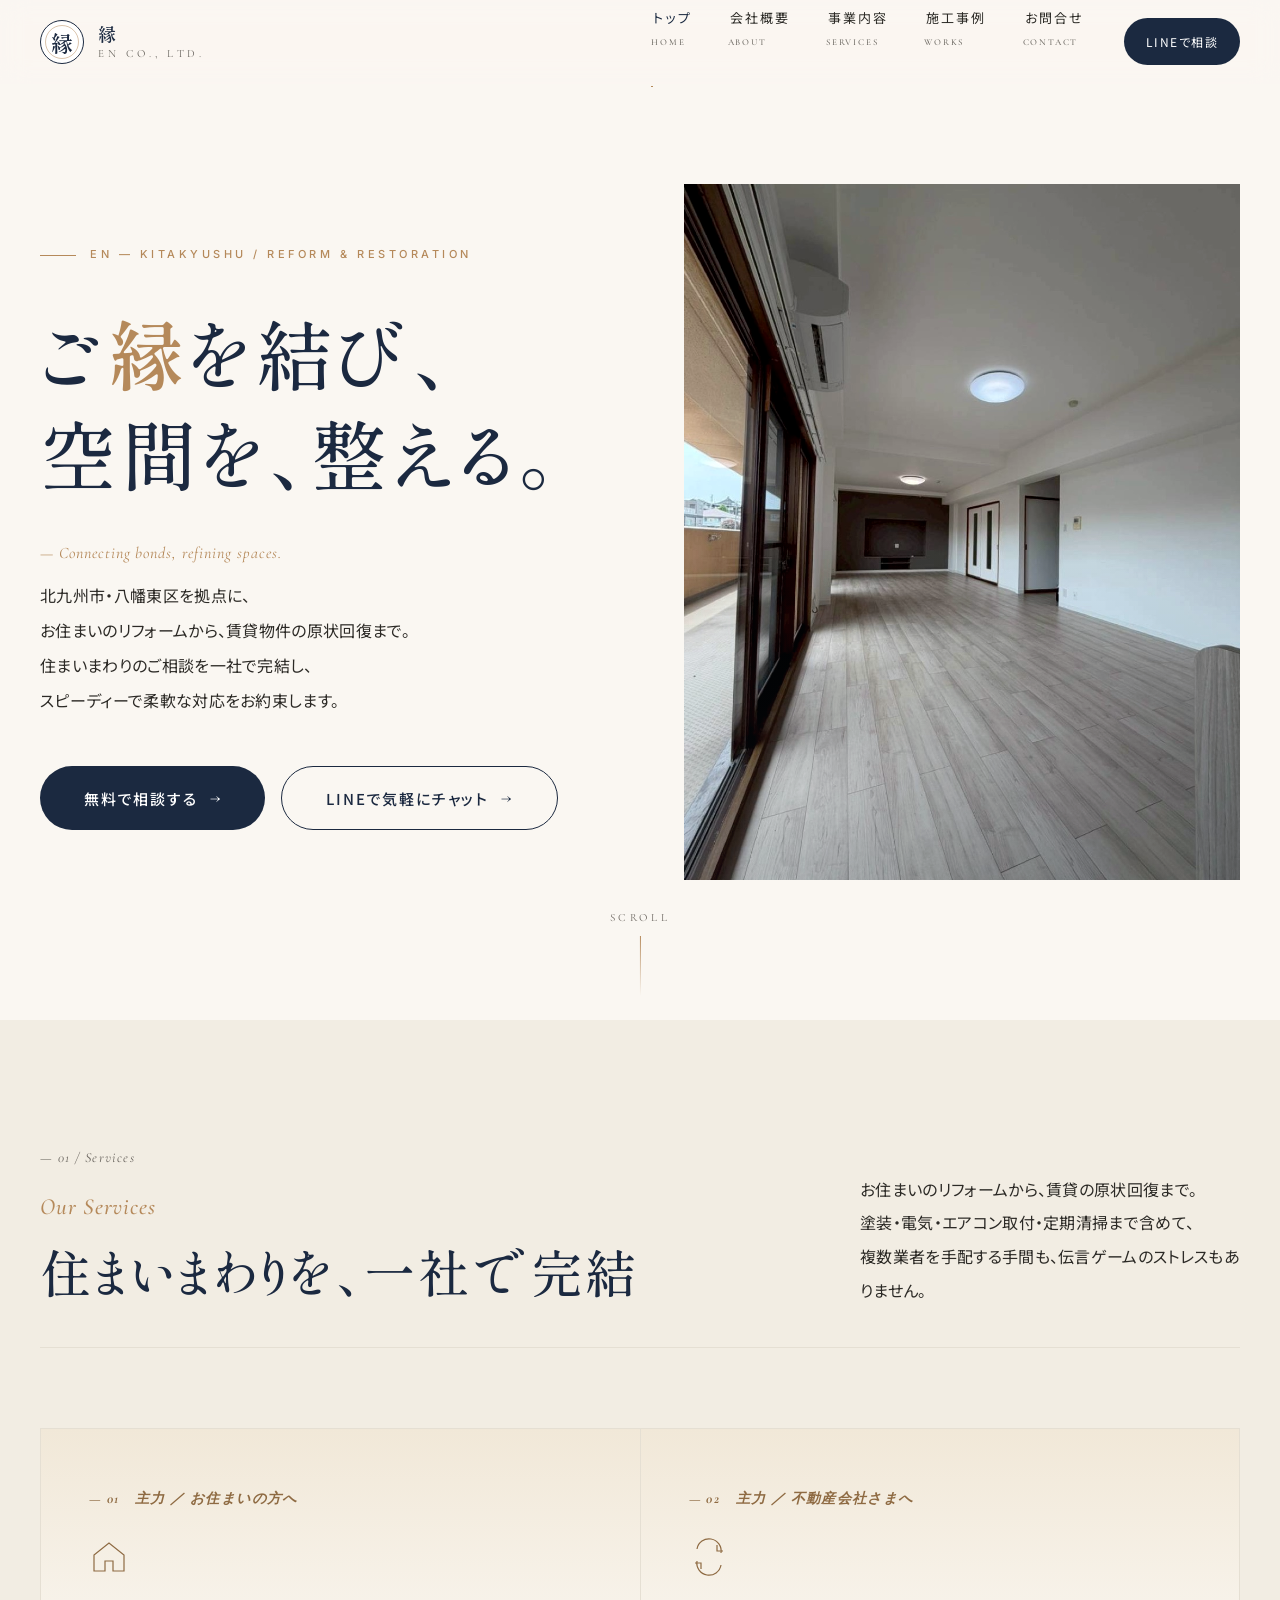
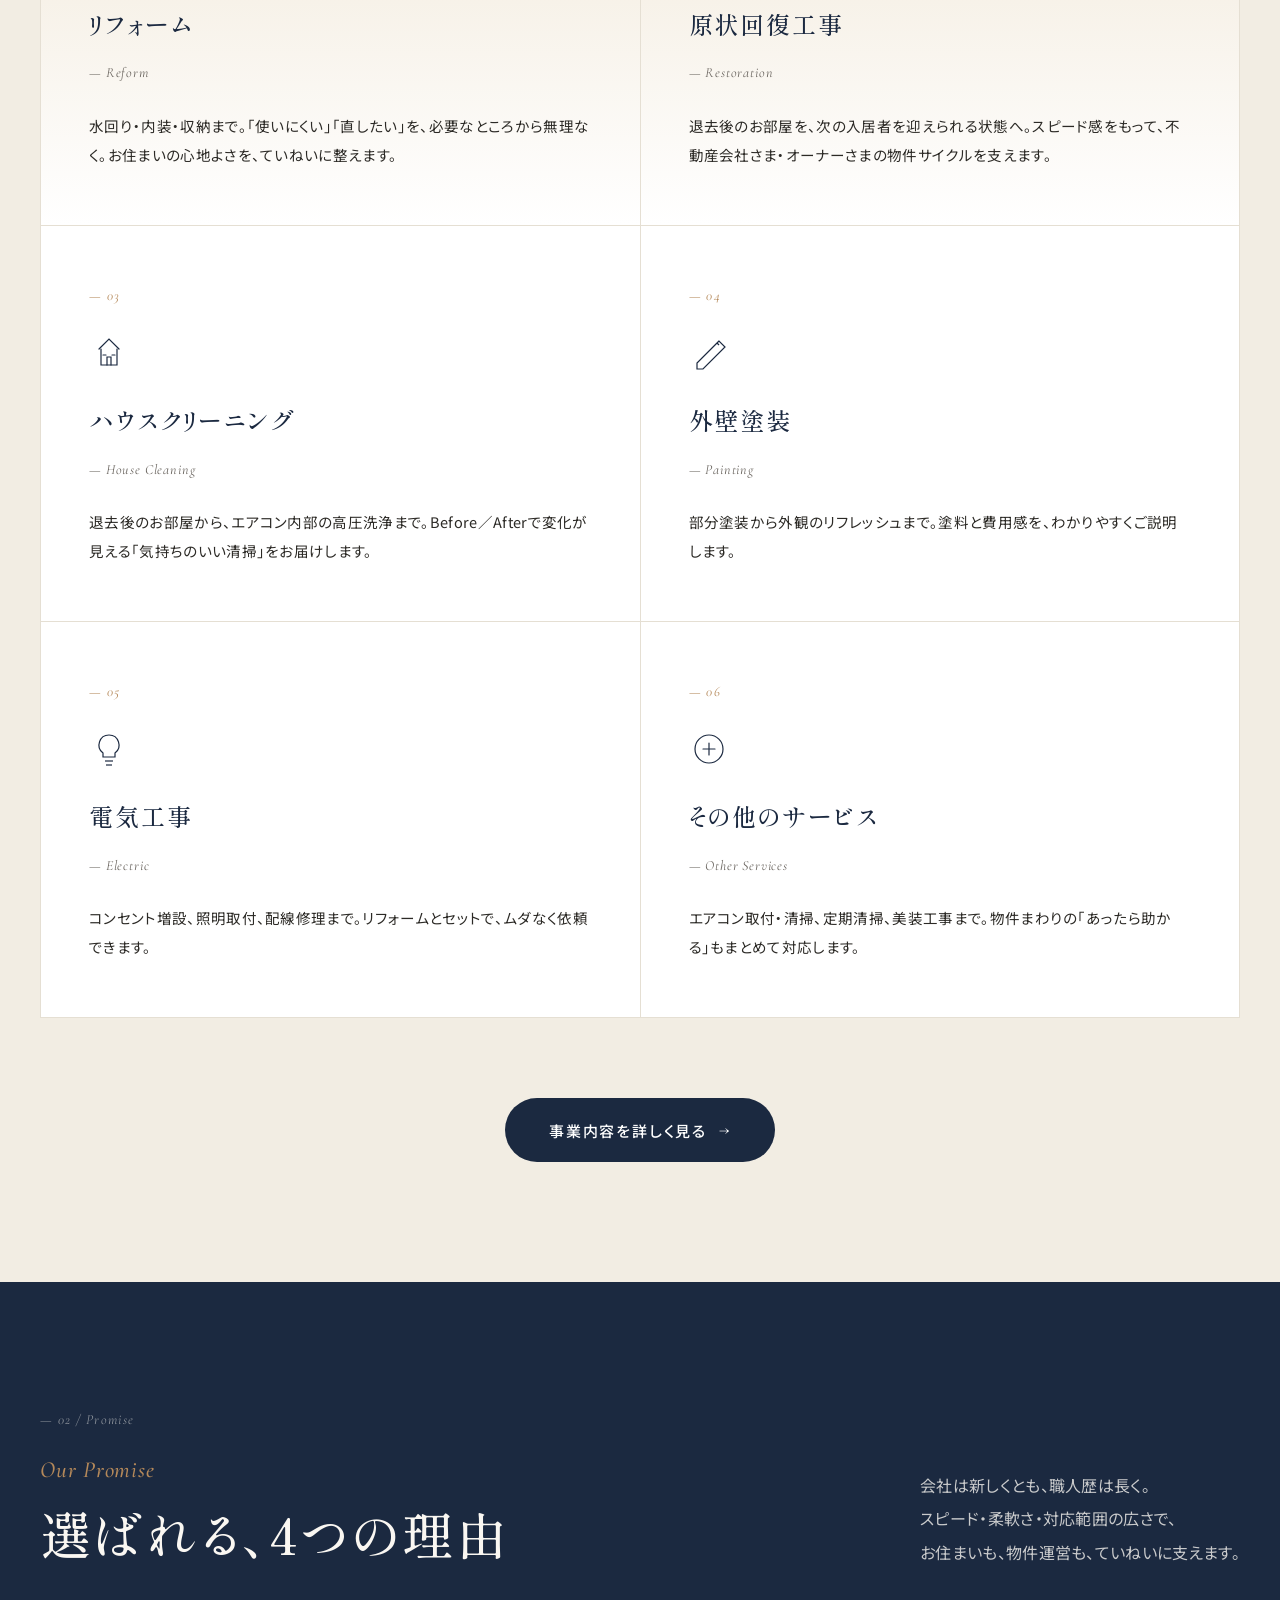
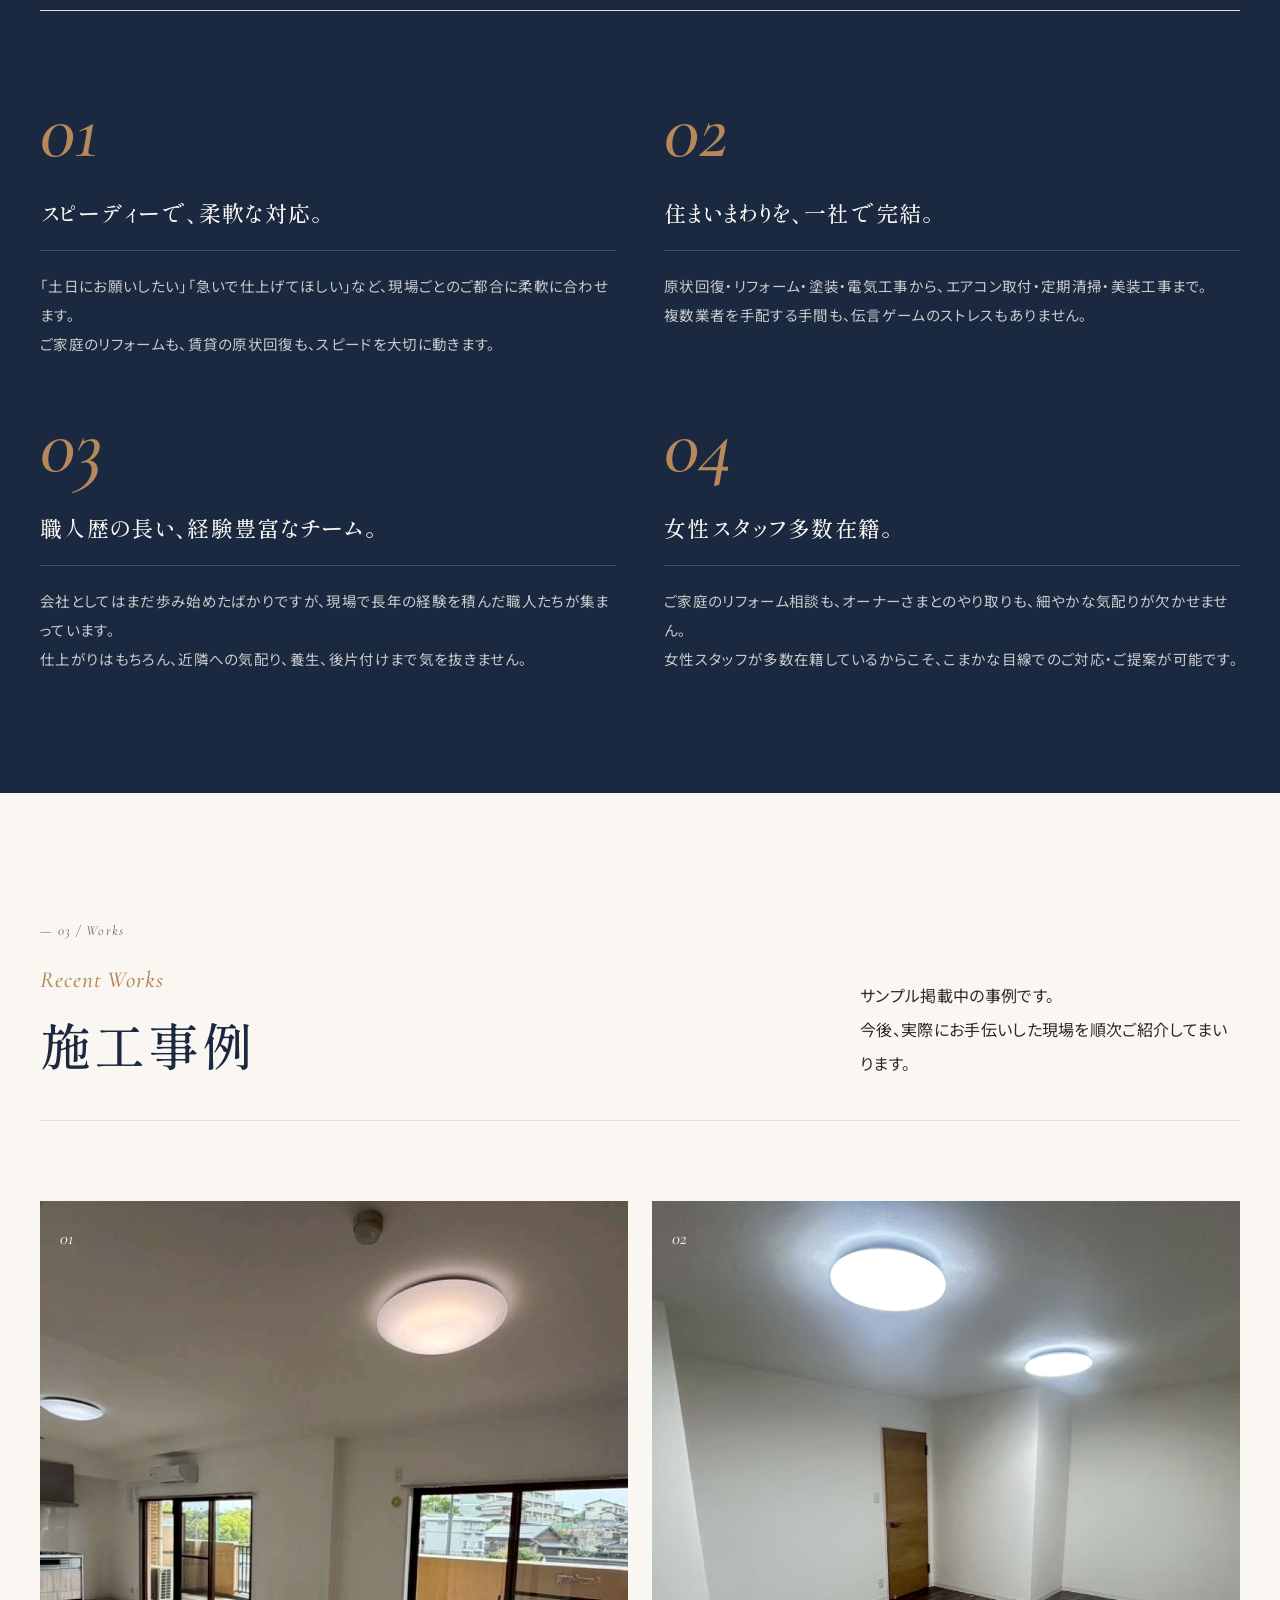
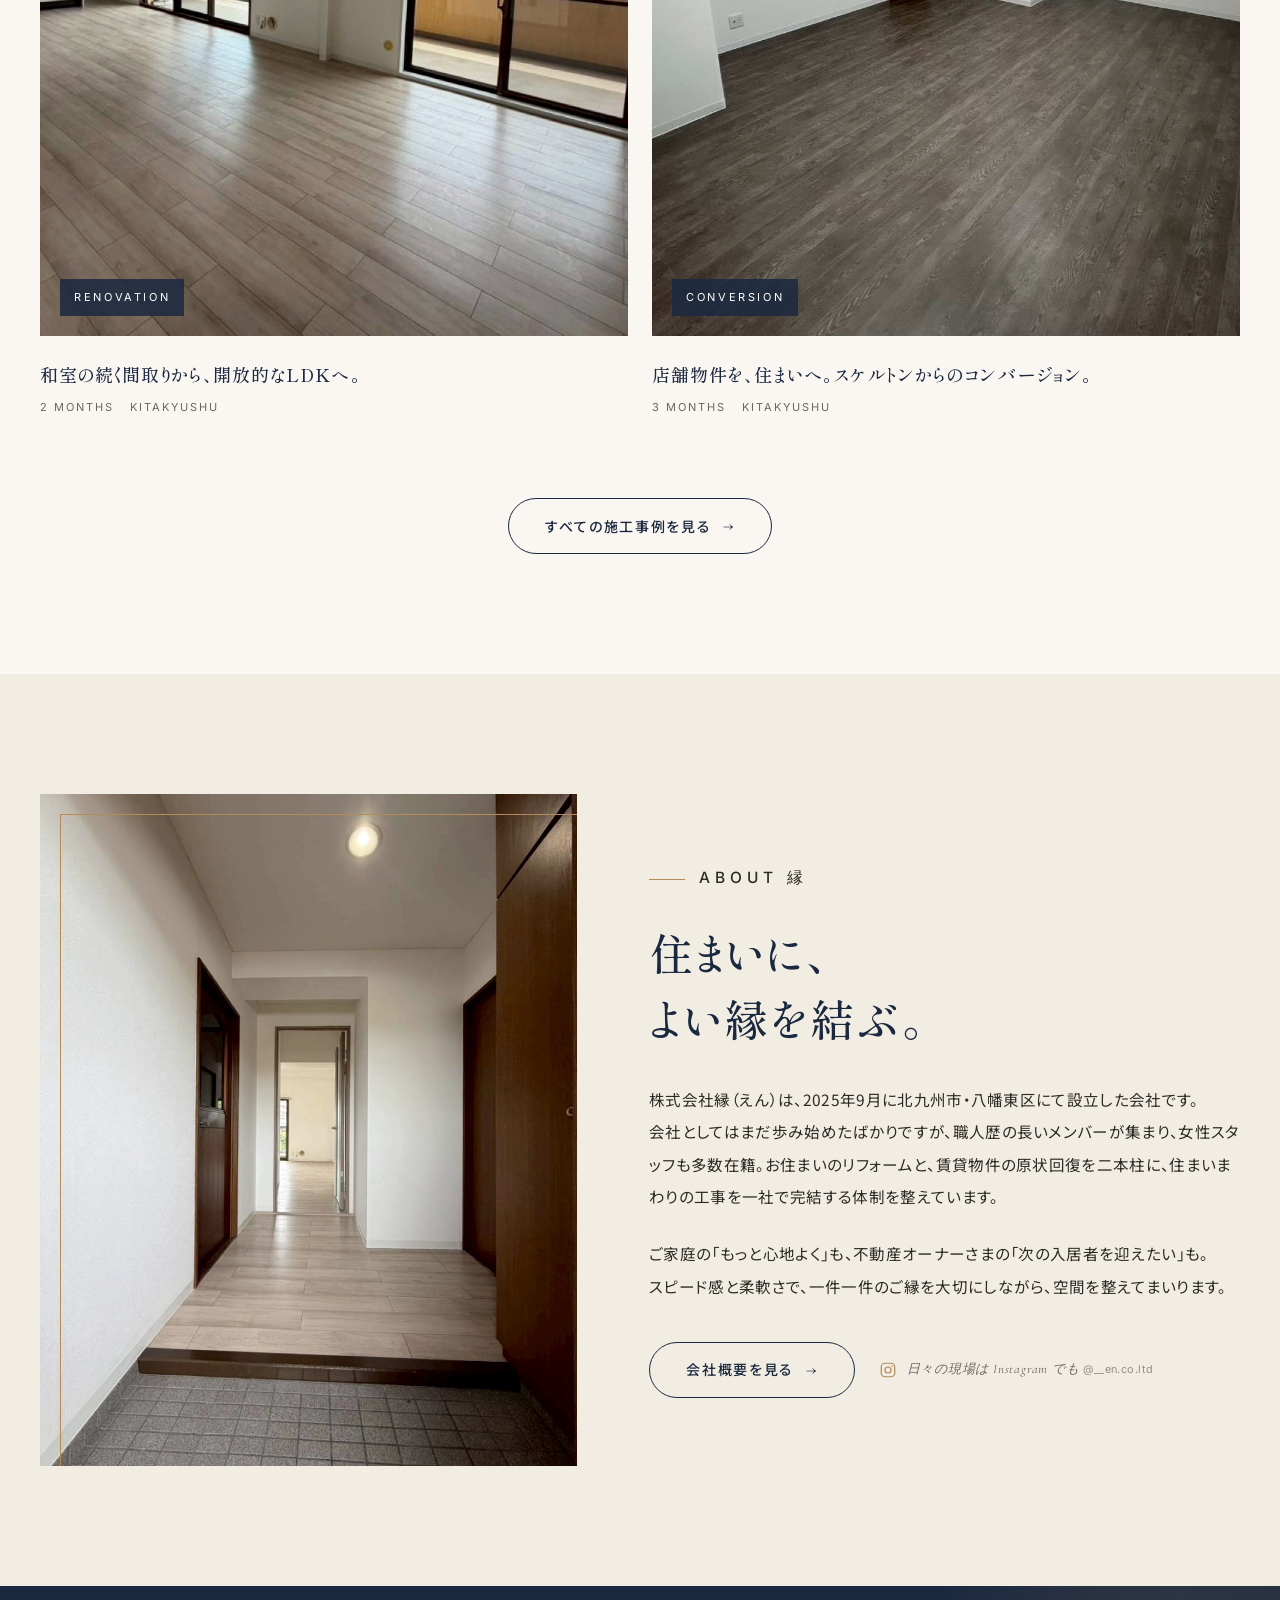
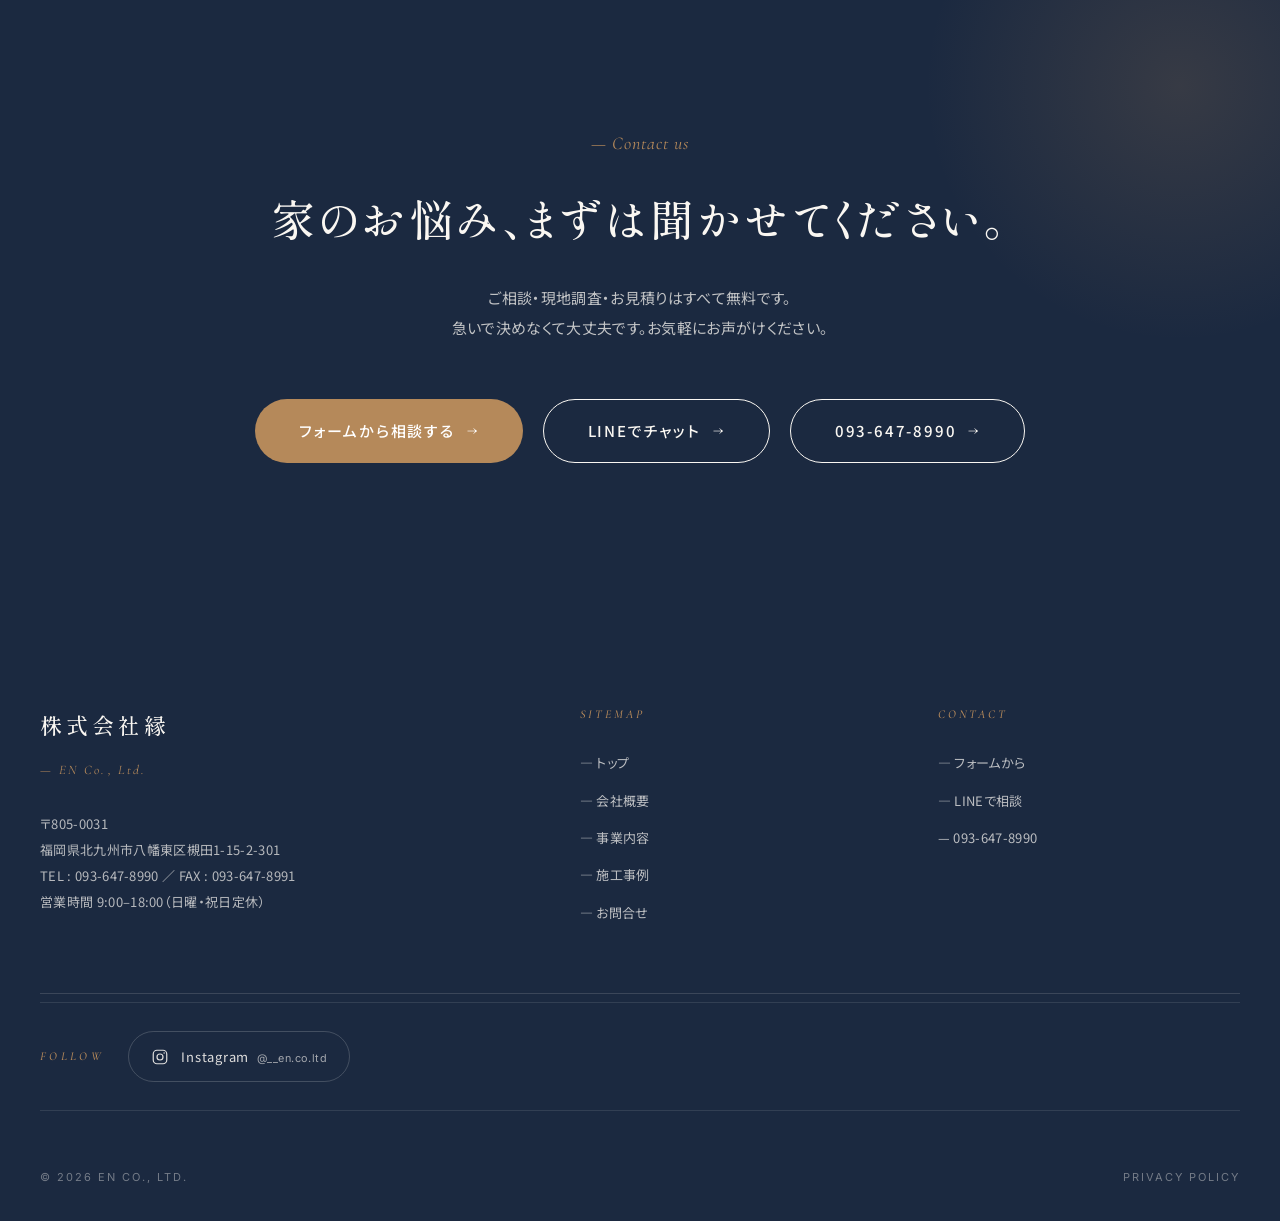
==== index.html @ d069cba1 "Replace all Unsplash with real client photos Every Unsplash placeholder is now a real photo from one" ====
<!DOCTYPE html>
<html lang="ja">
<head>
<meta charset="UTF-8">
<meta name="viewport" content="width=device-width, initial-scale=1">
<title>株式会社縁（えん）｜ 北九州のリフォーム・原状回復・塗装・電気工事</title>
<meta name="description" content="ご縁を結び、空間を整える。北九州市八幡東区の株式会社縁（えん）です。お住まいのリフォーム、賃貸の原状回復、ハウスクリーニング、外壁塗装、電気工事まで、住まいまわりを一社で完結。スピーディーで柔軟な対応をお約束します。">
<link rel="preconnect" href="https://fonts.googleapis.com">
<link rel="preconnect" href="https://fonts.gstatic.com" crossorigin>
<link href="https://fonts.googleapis.com/css2?family=Cormorant+Garamond:ital,wght@0,500;1,500;1,600&family=Inter:wght@400;500;600&family=Noto+Sans+JP:wght@300;400;500;700&family=Shippori+Mincho+B1:wght@400;500;600;700&display=swap" rel="stylesheet">
<link rel="stylesheet" href="assets/css/style.css">
</head>
<body class="page-home">

<!-- ================ Header ================ -->
<header class="header">
  <div class="header__inner">
    <a href="index.html" class="logo">
      <span class="logo__mark">縁</span>
      <span class="logo__name">
        <strong>縁</strong>
        <small>EN Co., Ltd.</small>
      </span>
    </a>
    <nav class="gnav">
      <ul class="gnav__list">
        <li><a href="index.html" class="is-active">トップ<small>HOME</small></a></li>
        <li><a href="about.html">会社概要<small>ABOUT</small></a></li>
        <li><a href="services.html">事業内容<small>SERVICES</small></a></li>
        <li><a href="works.html">施工事例<small>WORKS</small></a></li>
        <li><a href="contact.html">お問合せ<small>CONTACT</small></a></li>
      </ul>
      <a href="#" class="gnav__cta">LINEで相談</a>
      <button class="menu-toggle" aria-label="メニュー">
        <span></span><span></span><span></span>
      </button>
    </nav>
  </div>
</header>

<!-- ================ Hero ================ -->
<section class="hero">
  <div class="container">
    <div class="hero__layout">
      <div class="hero__copy" data-reveal>
        <p class="hero__eyebrow"><span class="line"></span><span class="eyebrow">EN — Kitakyushu / Reform &amp; Restoration</span></p>
        <h1 class="hero__title">
          ご<em>縁</em>を結び、<br>
          空間を、整える。
        </h1>
        <p class="hero__catchphrase-en">— Connecting bonds, refining spaces.</p>
        <p class="hero__sub">
          北九州市・八幡東区を拠点に、<br>
          お住まいのリフォームから、賃貸物件の原状回復まで。<br>
          住まいまわりのご相談を一社で完結し、<br>
          スピーディーで柔軟な対応をお約束します。
        </p>
        <div class="hero__ctas">
          <a href="contact.html" class="btn btn--ink btn--lg">無料で相談する</a>
          <a href="#" class="btn btn--ghost btn--lg">LINEで気軽にチャット</a>
        </div>
      </div>
      <div class="hero__visual" data-reveal></div>
    </div>
  </div>
  <div class="hero__scroll">SCROLL</div>
</section>

<!-- ================ Services overview ================ -->
<section class="section section--alt">
  <div class="container">
    <header class="section__head" data-reveal>
      <div class="section__head-main">
        <span class="section__num">— 01 / Services</span>
        <h2 class="section__title">
          <span class="section__title-en">Our Services</span>
          住まいまわりを、一社で完結
        </h2>
      </div>
      <p class="section__lede">
        お住まいのリフォームから、賃貸の原状回復まで。<br>
        塗装・電気・エアコン取付・定期清掃まで含めて、<br>
        複数業者を手配する手間も、伝言ゲームのストレスもありません。
      </p>
    </header>

    <div class="svc-grid" data-reveal>
      <div class="svc-cell svc-cell--main">
        <div class="svc-cell__num">— 01　主力 ／ お住まいの方へ</div>
        <svg class="svc-cell__icon" viewBox="0 0 40 40" fill="none" stroke="currentColor" stroke-width="1.2">
          <path d="M5 18 L20 6 L35 18 L35 34 L24 34 L24 24 L16 24 L16 34 L5 34 Z"/>
        </svg>
        <h3 class="svc-cell__title">リフォーム</h3>
        <p class="svc-cell__title-en">— Reform</p>
        <p class="svc-cell__desc">水回り・内装・収納まで。「使いにくい」「直したい」を、必要なところから無理なく。お住まいの心地よさを、ていねいに整えます。</p>
      </div>
      <div class="svc-cell svc-cell--main">
        <div class="svc-cell__num">— 02　主力 ／ 不動産会社さまへ</div>
        <svg class="svc-cell__icon" viewBox="0 0 40 40" fill="none" stroke="currentColor" stroke-width="1.2">
          <path d="M8 12 a12 12 0 0 1 24 4"/>
          <path d="M32 28 a12 12 0 0 1 -24 -4"/>
          <path d="M28 8 V14 H34"/>
          <path d="M12 32 V26 H6"/>
        </svg>
        <h3 class="svc-cell__title">原状回復工事</h3>
        <p class="svc-cell__title-en">— Restoration</p>
        <p class="svc-cell__desc">退去後のお部屋を、次の入居者を迎えられる状態へ。スピード感をもって、不動産会社さま・オーナーさまの物件サイクルを支えます。</p>
      </div>
      <div class="svc-cell">
        <div class="svc-cell__num">— 03</div>
        <svg class="svc-cell__icon" viewBox="0 0 40 40" fill="none" stroke="currentColor" stroke-width="1.2" stroke-linecap="round">
          <path d="M10 16 L20 6 L30 16"/>
          <path d="M12 16 V32 H28 V16"/>
          <path d="M18 32 V24 H22 V32"/>
          <path d="M14 22 H17 M23 22 H26"/>
        </svg>
        <h3 class="svc-cell__title">ハウスクリーニング</h3>
        <p class="svc-cell__title-en">— House Cleaning</p>
        <p class="svc-cell__desc">退去後のお部屋から、エアコン内部の高圧洗浄まで。Before／Afterで変化が見える「気持ちのいい清掃」をお届けします。</p>
      </div>
      <div class="svc-cell">
        <div class="svc-cell__num">— 04</div>
        <svg class="svc-cell__icon" viewBox="0 0 40 40" fill="none" stroke="currentColor" stroke-width="1.2">
          <path d="M30 8 L8 30 L8 36 L14 36 L36 14 Z"/>
          <path d="M28 10 L30 12"/>
        </svg>
        <h3 class="svc-cell__title">外壁塗装</h3>
        <p class="svc-cell__title-en">— Painting</p>
        <p class="svc-cell__desc">部分塗装から外観のリフレッシュまで。塗料と費用感を、わかりやすくご説明します。</p>
      </div>
      <div class="svc-cell">
        <div class="svc-cell__num">— 05</div>
        <svg class="svc-cell__icon" viewBox="0 0 40 40" fill="none" stroke="currentColor" stroke-width="1.2">
          <path d="M20 6 a10 10 0 0 1 6 18 V28 H14 V24 A10 10 0 0 1 20 6 Z"/>
          <path d="M16 32 H24"/>
          <path d="M17 36 H23"/>
        </svg>
        <h3 class="svc-cell__title">電気工事</h3>
        <p class="svc-cell__title-en">— Electric</p>
        <p class="svc-cell__desc">コンセント増設、照明取付、配線修理まで。リフォームとセットで、ムダなく依頼できます。</p>
      </div>
      <div class="svc-cell">
        <div class="svc-cell__num">— 06</div>
        <svg class="svc-cell__icon" viewBox="0 0 40 40" fill="none" stroke="currentColor" stroke-width="1.2" stroke-linecap="round">
          <circle cx="20" cy="20" r="14"/>
          <path d="M14 20 H26"/>
          <path d="M20 14 V26"/>
        </svg>
        <h3 class="svc-cell__title">その他のサービス</h3>
        <p class="svc-cell__title-en">— Other Services</p>
        <p class="svc-cell__desc">エアコン取付・清掃、定期清掃、美装工事まで。物件まわりの「あったら助かる」もまとめて対応します。</p>
      </div>
    </div>

    <div class="section__more">
      <a href="services.html" class="btn btn--ink btn--lg">事業内容を詳しく見る</a>
    </div>
  </div>
</section>

<!-- ================ Reasons ================ -->
<section class="section section--ink">
  <div class="container">
    <header class="section__head" data-reveal>
      <div class="section__head-main">
        <span class="section__num" style="color: rgba(250,247,242,0.5);">— 02 / Promise</span>
        <h2 class="section__title">
          <span class="section__title-en">Our Promise</span>
          選ばれる、4つの理由
        </h2>
      </div>
      <p class="section__lede">
        会社は新しくとも、職人歴は長く。<br>
        スピード・柔軟さ・対応範囲の広さで、<br>
        お住まいも、物件運営も、ていねいに支えます。
      </p>
    </header>

    <div class="reasons reasons--four" data-reveal>
      <div class="reason">
        <div class="reason__num">01</div>
        <h3 class="reason__title">スピーディーで、柔軟な対応。</h3>
        <p class="reason__desc">
          「土日にお願いしたい」「急いで仕上げてほしい」など、現場ごとのご都合に柔軟に合わせます。<br>
          ご家庭のリフォームも、賃貸の原状回復も、スピードを大切に動きます。
        </p>
      </div>
      <div class="reason">
        <div class="reason__num">02</div>
        <h3 class="reason__title">住まいまわりを、一社で完結。</h3>
        <p class="reason__desc">
          原状回復・リフォーム・塗装・電気工事から、エアコン取付・定期清掃・美装工事まで。<br>
          複数業者を手配する手間も、伝言ゲームのストレスもありません。
        </p>
      </div>
      <div class="reason">
        <div class="reason__num">03</div>
        <h3 class="reason__title">職人歴の長い、経験豊富なチーム。</h3>
        <p class="reason__desc">
          会社としてはまだ歩み始めたばかりですが、現場で長年の経験を積んだ職人たちが集まっています。<br>
          仕上がりはもちろん、近隣への気配り、養生、後片付けまで気を抜きません。
        </p>
      </div>
      <div class="reason">
        <div class="reason__num">04</div>
        <h3 class="reason__title">女性スタッフ多数在籍。</h3>
        <p class="reason__desc">
          ご家庭のリフォーム相談も、オーナーさまとのやり取りも、細やかな気配りが欠かせません。<br>
          女性スタッフが多数在籍しているからこそ、こまかな目線でのご対応・ご提案が可能です。
        </p>
      </div>
    </div>
  </div>
</section>

<!-- ================ Works preview ================ -->
<section class="section">
  <div class="container">
    <header class="section__head" data-reveal>
      <div class="section__head-main">
        <span class="section__num">— 03 / Works</span>
        <h2 class="section__title">
          <span class="section__title-en">Recent Works</span>
          施工事例
        </h2>
      </div>
      <p class="section__lede">
        サンプル掲載中の事例です。<br>
        今後、実際にお手伝いした現場を順次ご紹介してまいります。
      </p>
    </header>

    <div class="works works--two" data-reveal>
      <a href="case01.html" class="work">
        <div class="work__thumb">
          <span class="work__num">01</span>
          <span class="work__cat">Renovation</span>
          <img src="assets/img/works/case01/hero.jpg" alt="マンション一室のフルリノベーション事例">
        </div>
        <h3 class="work__title">和室の続く間取りから、開放的なLDKへ。</h3>
        <p class="work__meta"><span>2 months</span><span>Kitakyushu</span></p>
      </a>
      <a href="case02.html" class="work">
        <div class="work__thumb">
          <span class="work__num">02</span>
          <span class="work__cat">Conversion</span>
          <img src="assets/img/works/case02/hero.jpg" alt="店舗物件から住居へのコンバージョン事例">
        </div>
        <h3 class="work__title">店舗物件を、住まいへ。スケルトンからのコンバージョン。</h3>
        <p class="work__meta"><span>3 months</span><span>Kitakyushu</span></p>
      </a>
    </div>

    <div class="section__more">
      <a href="works.html" class="btn btn--ghost">すべての施工事例を見る</a>
    </div>
  </div>
</section>

<!-- ================ About preview ================ -->
<section class="section section--alt">
  <div class="container">
    <div class="about-preview">
      <div class="about-preview__visual" data-reveal>
        <img src="assets/img/works/case01/after-08-entrance.jpg" alt="リノベーション後、玄関から廊下を望む明るい空間">
      </div>
      <div class="about-preview__copy" data-reveal>
        <p class="eyebrow"><span class="line"></span>About 縁</p>
        <h2>住まいに、<br>よい縁を結ぶ。</h2>
        <p>
          株式会社縁（えん）は、2025年9月に北九州市・八幡東区にて設立した会社です。<br>
          会社としてはまだ歩み始めたばかりですが、職人歴の長いメンバーが集まり、女性スタッフも多数在籍。お住まいのリフォームと、賃貸物件の原状回復を二本柱に、住まいまわりの工事を一社で完結する体制を整えています。
        </p>
        <p>
          ご家庭の「もっと心地よく」も、不動産オーナーさまの「次の入居者を迎えたい」も。<br>
          スピード感と柔軟さで、一件一件のご縁を大切にしながら、空間を整えてまいります。
        </p>
        <div class="about-preview__cta">
          <a href="about.html" class="btn btn--ghost">会社概要を見る</a>
          <a href="https://www.instagram.com/__en.co.ltd/" target="_blank" rel="noopener noreferrer" class="about-preview__ig">
            <svg viewBox="0 0 24 24" fill="none" stroke="currentColor" stroke-width="1.6" stroke-linecap="round" stroke-linejoin="round" aria-hidden="true">
              <rect x="3" y="3" width="18" height="18" rx="5"/>
              <circle cx="12" cy="12" r="4"/>
              <circle cx="17.5" cy="6.5" r="1" fill="currentColor" stroke="none"/>
            </svg>
            <span>日々の現場は Instagram でも <small>@__en.co.ltd</small></span>
          </a>
        </div>
      </div>
    </div>
  </div>
</section>

<!-- ================ CTA ================ -->
<section class="cta">
  <div class="container">
    <div class="cta__inner">
      <p class="cta__lead">— Contact us</p>
      <h2 class="cta__title">家のお悩み、まずは聞かせてください。</h2>
      <p class="cta__sub">ご相談・現地調査・お見積りはすべて無料です。<br>急いで決めなくて大丈夫です。お気軽にお声がけください。</p>
      <div class="cta__btns">
        <a href="contact.html" class="btn btn--accent btn--lg">フォームから相談する</a>
        <a href="#" class="btn btn--ghost btn--lg">LINEでチャット</a>
        <a href="tel:0936478990" class="btn btn--ghost btn--lg">093-647-8990</a>
      </div>
    </div>
  </div>
</section>

<!-- ================ Footer ================ -->
<footer class="footer">
  <div class="container">
    <div class="footer__top">
      <div>
        <p class="footer__brand">株式会社縁</p>
        <p class="footer__brand-en">— EN Co., Ltd.</p>
        <p class="footer__addr">
          〒805-0031<br>
          福岡県北九州市八幡東区槻田1-15-2-301<br>
          TEL : 093-647-8990 ／ FAX : 093-647-8991<br>
          営業時間 9:00–18:00（日曜・祝日定休）
        </p>
      </div>
      <div>
        <p class="footer__nav-title">Sitemap</p>
        <ul class="footer__nav-list">
          <li><a href="index.html">— トップ</a></li>
          <li><a href="about.html">— 会社概要</a></li>
          <li><a href="services.html">— 事業内容</a></li>
          <li><a href="works.html">— 施工事例</a></li>
          <li><a href="contact.html">— お問合せ</a></li>
        </ul>
      </div>
      <div>
        <p class="footer__nav-title">Contact</p>
        <ul class="footer__nav-list">
          <li><a href="contact.html">— フォームから</a></li>
          <li><a href="#">— LINEで相談</a></li>
          <li><a href="tel:0936478990">— 093-647-8990</a></li>
        </ul>
      </div>
    </div>
    <div class="footer__social">
      <div class="footer__social-row">
        <p class="footer__social-label">Follow</p>
        <a href="https://www.instagram.com/__en.co.ltd/" class="footer__social-link" target="_blank" rel="noopener noreferrer" aria-label="Instagram">
          <svg viewBox="0 0 24 24" fill="none" stroke="currentColor" stroke-width="1.6" stroke-linecap="round" stroke-linejoin="round">
            <rect x="3" y="3" width="18" height="18" rx="5"/>
            <circle cx="12" cy="12" r="4"/>
            <circle cx="17.5" cy="6.5" r="1" fill="currentColor" stroke="none"/>
          </svg>
          <span>Instagram <small>@__en.co.ltd</small></span>
        </a>
      </div>
    </div>
    <div class="footer__bottom">
      <p>© 2026 EN Co., Ltd.</p>
      <p><a href="#">Privacy Policy</a></p>
    </div>
  </div>
</footer>

<script src="assets/js/main.js"></script>
</body>
</html>
---- assets/css/style.css ----
/* =========================================================
   株式会社縁 — Editorial Redesign
   Design tokens follow Tailwind v4 / OKLCH philosophy.
========================================================= */

/* ---------- Reset ---------- */
*, *::before, *::after { box-sizing: border-box; margin: 0; padding: 0; }
html { scroll-behavior: smooth; -webkit-text-size-adjust: 100%; }
img, svg { display: block; max-width: 100%; height: auto; }
a { color: inherit; text-decoration: none; }
ul, ol { list-style: none; }
button { background: none; border: none; cursor: pointer; font: inherit; color: inherit; }
input, textarea, select { font: inherit; color: inherit; }

/* ---------- Tokens ---------- */
:root {
  /* Color — warm neutrals + deep navy + ochre */
  --bg:        #FAF7F2;          /* warm white */
  --bg-alt:    #F2EDE3;          /* warm beige */
  --ink:       #1B2940;          /* deep navy */
  --ink-soft:  #2D3D5A;
  --paper:     #FFFFFF;
  --text:      #2C2A26;          /* warm near-black */
  --text-mute: #6B6660;
  --line:      #E5DFD3;
  --accent:    #B5895A;          /* refined ochre */
  --accent-dk: #8E6A42;
  --accent-bg: #F1E8D8;

  /* Type */
  --ff-serif:  "Shippori Mincho B1", "Noto Serif JP", "Hiragino Mincho ProN", serif;
  --ff-sans:   "Noto Sans JP", -apple-system, BlinkMacSystemFont, "Helvetica Neue", sans-serif;
  --ff-en:     "Cormorant Garamond", "Times New Roman", serif;
  --ff-num:    "Inter", "Helvetica Neue", sans-serif;

  /* Layout */
  --container: 1240px;
  --header-h:  84px;

  /* Easing */
  --ease: cubic-bezier(0.22, 1, 0.36, 1);
}

/* ---------- Base ---------- */
html, body { overflow-x: hidden; }
body {
  font-family: var(--ff-sans);
  font-size: 16px;
  line-height: 1.95;
  color: var(--text);
  background: var(--bg);
  -webkit-font-smoothing: antialiased;
  font-feature-settings: "palt";
  letter-spacing: 0.02em;
  word-break: break-word;
  overflow-wrap: anywhere;
}
::selection { background: var(--ink); color: var(--bg); }

/* ---------- Helpers ---------- */
.container { max-width: var(--container); margin: 0 auto; padding: 0 32px; }
.serif { font-family: var(--ff-serif); }
.en { font-family: var(--ff-en); font-style: italic; font-weight: 500; letter-spacing: 0.02em; }
.num { font-family: var(--ff-num); letter-spacing: 0.05em; }
.eyebrow {
  font-family: var(--ff-num);
  font-size: 11px;
  letter-spacing: 0.32em;
  text-transform: uppercase;
  color: var(--accent);
  font-weight: 500;
}
.line {
  display: inline-block;
  width: 36px;
  height: 1px;
  background: var(--accent);
  vertical-align: middle;
  margin-right: 14px;
}
.text-center { text-align: center; }

/* ---------- Header ---------- */
.header {
  position: fixed;
  inset: 0 0 auto 0;
  height: var(--header-h);
  z-index: 100;
  background: rgba(250, 247, 242, 0.78);
  backdrop-filter: saturate(180%) blur(14px);
  -webkit-backdrop-filter: saturate(180%) blur(14px);
  border-bottom: 1px solid transparent;
  transition: border-color 0.4s var(--ease), background 0.4s var(--ease);
}
.header.is-scrolled { border-bottom-color: var(--line); background: rgba(250, 247, 242, 0.95); }
.header__inner {
  height: 100%;
  display: flex;
  align-items: center;
  justify-content: space-between;
  max-width: var(--container);
  margin: 0 auto;
  padding: 0 32px;
}

.logo { display: flex; align-items: center; gap: 14px; }
.logo__mark {
  width: 44px;
  height: 44px;
  border-radius: 50%;
  border: 1px solid var(--ink);
  position: relative;
  display: grid;
  place-items: center;
  color: var(--ink);
  font-family: var(--ff-serif);
  font-size: 22px;
  font-weight: 600;
  background: var(--paper);
  transition: transform 0.5s var(--ease);
}
.logo:hover .logo__mark { transform: rotate(-12deg); }
.logo__mark::after {
  content: "";
  position: absolute;
  inset: 4px;
  border: 1px solid var(--accent);
  border-radius: 50%;
  opacity: 0.5;
}
.logo__name { line-height: 1.2; }
.logo__name strong {
  font-family: var(--ff-serif);
  font-size: 18px;
  letter-spacing: 0.18em;
  font-weight: 600;
  color: var(--ink);
  display: block;
}
.logo__name small {
  font-family: var(--ff-en);
  font-size: 11px;
  letter-spacing: 0.32em;
  color: var(--text-mute);
  text-transform: uppercase;
  display: block;
  margin-top: 3px;
}

.gnav { display: flex; align-items: center; gap: 40px; }
.gnav__list { display: flex; gap: 36px; align-items: center; }
.gnav__list a {
  font-size: 13px;
  letter-spacing: 0.16em;
  position: relative;
  padding: 8px 2px;
  color: var(--text);
  transition: color 0.3s;
}
.gnav__list a small {
  display: block;
  font-family: var(--ff-en);
  font-size: 9px;
  letter-spacing: 0.2em;
  color: var(--text-mute);
  margin-top: 2px;
  text-transform: uppercase;
  font-style: normal;
  font-weight: 500;
}
.gnav__list a::after {
  content: "";
  position: absolute;
  left: 0;
  right: 0;
  bottom: -2px;
  height: 1px;
  background: var(--accent);
  transform: scaleX(0);
  transform-origin: left;
  transition: transform 0.4s var(--ease);
}
.gnav__list a:hover, .gnav__list a.is-active { color: var(--ink); }
.gnav__list a:hover::after, .gnav__list a.is-active::after { transform: scaleX(1); }

.gnav__cta {
  display: inline-flex;
  align-items: center;
  gap: 8px;
  padding: 12px 22px;
  border-radius: 999px;
  background: var(--ink);
  color: var(--paper) !important;
  font-size: 12px;
  letter-spacing: 0.12em;
  transition: background 0.3s, transform 0.3s var(--ease);
}
.gnav__cta:hover { background: var(--accent-dk); transform: translateY(-2px); }
.gnav__cta::after { display: none !important; }

.menu-toggle {
  display: none;
  width: 44px;
  height: 44px;
  position: relative;
}
.menu-toggle span {
  position: absolute;
  left: 10px;
  width: 24px;
  height: 1px;
  background: var(--ink);
  transition: all 0.4s var(--ease);
}
.menu-toggle span:nth-child(1) { top: 16px; }
.menu-toggle span:nth-child(2) { top: 22px; }
.menu-toggle span:nth-child(3) { top: 28px; }
.menu-toggle.is-open span:nth-child(1) { top: 22px; transform: rotate(45deg); }
.menu-toggle.is-open span:nth-child(2) { opacity: 0; }
.menu-toggle.is-open span:nth-child(3) { top: 22px; transform: rotate(-45deg); }

/* ---------- Buttons ---------- */
.btn {
  display: inline-flex;
  align-items: center;
  justify-content: center;
  gap: 12px;
  min-height: 56px;
  padding: 0 36px;
  font-size: 14px;
  letter-spacing: 0.12em;
  font-weight: 500;
  border-radius: 999px;
  transition: all 0.5s var(--ease);
  position: relative;
  overflow: hidden;
}
.btn::after {
  content: "→";
  display: inline-block;
  font-family: var(--ff-en);
  font-style: normal;
  font-size: 16px;
  transition: transform 0.4s var(--ease);
}
.btn:hover::after { transform: translateX(4px); }
.btn--ink { background: var(--ink); color: var(--paper); }
.btn--ink:hover { background: var(--accent-dk); }
.btn--accent { background: var(--accent); color: var(--paper); }
.btn--accent:hover { background: var(--accent-dk); }
.btn--ghost { border: 1px solid var(--ink); color: var(--ink); background: transparent; }
.btn--ghost:hover { background: var(--ink); color: var(--paper); }
.btn--line { background: #06c755; color: #fff; }
.btn--line:hover { background: #05a848; }
.btn--lg { min-height: 64px; padding: 0 44px; font-size: 15px; }
.btn--full { width: 100%; }

/* ---------- Hero (Top) ---------- */
.hero {
  position: relative;
  padding: calc(var(--header-h) + 40px) 0 80px;
  overflow: hidden;
  background: var(--bg);
}
.hero__layout {
  display: grid;
  grid-template-columns: 1.05fr 1fr;
  gap: 80px;
  align-items: center;
  min-height: calc(100vh - var(--header-h));
  padding: 40px 0;
}
.hero__copy { position: relative; }
.hero__eyebrow { margin-bottom: 36px; display: inline-flex; align-items: center; }
.hero__title {
  font-family: var(--ff-serif);
  font-weight: 500;
  font-size: clamp(38px, 6vw, 76px);
  line-height: 1.32;
  letter-spacing: 0.06em;
  color: var(--ink);
  margin-bottom: 36px;
}
.hero__title em {
  font-style: normal;
  color: var(--accent);
  font-family: inherit;
  font-weight: 600;
}
.hero__catchphrase-en {
  font-family: var(--ff-en);
  font-style: italic;
  font-size: 16px;
  letter-spacing: 0.06em;
  color: var(--accent);
  margin-top: 24px;
  margin-bottom: 8px;
}
.hero__sub {
  font-size: 16px;
  line-height: 2.2;
  color: var(--text);
  margin-bottom: 48px;
  max-width: 520px;
}
.hero__ctas { display: flex; gap: 16px; flex-wrap: wrap; }

.hero__visual {
  position: relative;
  aspect-ratio: 4 / 5;
  overflow: hidden;
}
.hero__visual::before {
  content: "";
  position: absolute;
  inset: 0;
  background: url('../img/works/case01/after-02-ldk-wide.jpg') center/cover;
  filter: saturate(0.85) contrast(1.05);
}
.hero__visual::after {
  content: "";
  position: absolute;
  inset: 0;
  background: linear-gradient(to bottom, transparent 50%, rgba(27, 41, 64, 0.18));
}
.hero__caption {
  position: absolute;
  bottom: 32px;
  right: 32px;
  background: var(--bg);
  padding: 24px 32px;
  z-index: 2;
  border-top: 1px solid var(--accent);
}
.hero__caption-num {
  font-family: var(--ff-en);
  font-style: italic;
  font-size: 56px;
  color: var(--ink);
  line-height: 1;
  margin-bottom: 8px;
}
.hero__caption-num small { font-size: 18px; vertical-align: super; }
.hero__caption-label {
  font-family: var(--ff-num);
  font-size: 11px;
  letter-spacing: 0.3em;
  color: var(--text-mute);
  text-transform: uppercase;
}

.hero__scroll {
  position: absolute;
  bottom: 24px;
  left: 50%;
  transform: translateX(-50%);
  display: flex;
  flex-direction: column;
  align-items: center;
  gap: 8px;
  font-family: var(--ff-en);
  font-size: 11px;
  letter-spacing: 0.32em;
  color: var(--text-mute);
  text-transform: uppercase;
}
.hero__scroll::after {
  content: "";
  display: block;
  width: 1px;
  height: 60px;
  background: linear-gradient(to bottom, var(--accent), transparent);
  animation: scrollDown 2.4s ease-in-out infinite;
}
@keyframes scrollDown {
  0% { transform: scaleY(0); transform-origin: top; }
  50% { transform: scaleY(1); transform-origin: top; }
  50.01% { transform-origin: bottom; }
  100% { transform: scaleY(0); transform-origin: bottom; }
}

/* ---------- Section ---------- */
.section { padding: 140px 0; position: relative; }
.section--alt { background: var(--bg-alt); }
.section--ink { background: var(--ink); color: var(--bg); }
.section--ink .eyebrow { color: var(--accent); }

.section__head {
  display: grid;
  grid-template-columns: 1fr auto;
  gap: 40px;
  align-items: end;
  margin-bottom: 80px;
  border-bottom: 1px solid var(--line);
  padding-bottom: 40px;
}
.section__head-main { max-width: 720px; }
.section__num {
  font-family: var(--ff-en);
  font-style: italic;
  font-size: 14px;
  color: var(--text-mute);
  letter-spacing: 0.1em;
}
.section__title {
  font-family: var(--ff-serif);
  font-size: clamp(32px, 4vw, 52px);
  font-weight: 500;
  line-height: 1.4;
  letter-spacing: 0.06em;
  color: var(--ink);
  margin-top: 20px;
}
.section--ink .section__title { color: var(--bg); }
.section__title-en {
  display: block;
  font-family: var(--ff-en);
  font-style: italic;
  font-size: 0.45em;
  color: var(--accent);
  margin-bottom: 12px;
  letter-spacing: 0.04em;
  font-weight: 500;
}
.section__lede {
  font-size: 16px;
  line-height: 2.1;
  color: var(--text);
  max-width: 380px;
}
.section--ink .section__lede { color: rgba(250, 247, 242, 0.78); }

/* ---------- Service grid ---------- */
.svc-grid {
  display: grid;
  grid-template-columns: repeat(2, 1fr);
  border-top: 1px solid var(--line);
  border-left: 1px solid var(--line);
}
.svc-cell {
  padding: 56px 48px;
  border-right: 1px solid var(--line);
  border-bottom: 1px solid var(--line);
  background: var(--paper);
  position: relative;
  transition: background 0.4s var(--ease);
}
.svc-cell:hover { background: var(--bg); }
.svc-cell__num {
  font-family: var(--ff-en);
  font-style: italic;
  font-size: 14px;
  color: var(--accent);
  letter-spacing: 0.1em;
  margin-bottom: 24px;
}
.svc-cell__icon { width: 40px; height: 40px; color: var(--ink); margin-bottom: 24px; }
.svc-cell__title {
  font-family: var(--ff-serif);
  font-size: 24px;
  font-weight: 500;
  letter-spacing: 0.08em;
  color: var(--ink);
  margin-bottom: 12px;
}
.svc-cell__title-en {
  font-family: var(--ff-en);
  font-style: italic;
  font-size: 14px;
  color: var(--text-mute);
  margin-bottom: 24px;
  letter-spacing: 0.06em;
}
.svc-cell__desc { font-size: 14.5px; line-height: 2; color: var(--text); }
.svc-cell--main { background: linear-gradient(180deg, var(--accent-bg) 0%, var(--paper) 100%); }
.svc-cell--main .svc-cell__num { color: var(--accent-dk); font-weight: 700; }
.svc-cell--main .svc-cell__icon { color: var(--accent-dk); }
.svc-row--main .svc-row__num { color: var(--accent-dk); font-style: normal; font-weight: 600; }

/* Other services grid */
.other-grid {
  display: grid;
  grid-template-columns: repeat(4, 1fr);
  gap: 28px;
}
.other-cell {
  background: var(--paper);
  border: 1px solid var(--line);
  padding: 36px 28px;
  text-align: center;
  transition: border-color 0.3s, transform 0.3s var(--ease);
}
.other-cell:hover { border-color: var(--accent); transform: translateY(-3px); }
.other-cell .svc-cell__icon { margin: 0 auto 20px; }
.other-cell__title {
  font-family: var(--ff-serif);
  font-size: 18px;
  font-weight: 500;
  letter-spacing: 0.06em;
  color: var(--ink);
  margin-bottom: 12px;
  line-height: 1.6;
}
.other-cell__desc { font-size: 13.5px; line-height: 1.95; color: var(--text); }
@media (max-width: 1024px) {
  .other-grid { grid-template-columns: repeat(2, 1fr); gap: 20px; }
}
@media (max-width: 480px) {
  .other-grid { grid-template-columns: 1fr; }
  .other-cell { padding: 28px 24px; }
}

/* Merged cell (5th service + CTA block) */
.svc-merged {
  grid-column: 1 / -1;
  display: grid;
  grid-template-columns: 1fr 1fr;
  border-right: 1px solid var(--line);
  border-bottom: 1px solid var(--line);
}
.svc-merged__inner { padding: 56px 48px; background: var(--paper); border-right: 1px solid var(--line); }
.svc-merged__cta {
  padding: 56px 48px;
  display: flex;
  flex-direction: column;
  justify-content: center;
  background: var(--ink);
  color: var(--bg);
}
.svc-merged__cta-eyebrow { color: var(--accent) !important; margin-bottom: 24px; display: inline-block; }
.svc-merged__cta-title {
  font-family: var(--ff-serif);
  font-size: 28px;
  font-weight: 500;
  letter-spacing: 0.06em;
  line-height: 1.6;
  color: var(--bg);
  margin-bottom: 28px;
}
.svc-merged__cta .btn { align-self: flex-start; }

/* ---------- Reasons ---------- */
.reasons {
  display: grid;
  grid-template-columns: repeat(3, 1fr);
  gap: 64px;
}
.reasons--four { grid-template-columns: repeat(4, 1fr); gap: 48px; }
@media (max-width: 1280px) {
  .reasons--four { grid-template-columns: repeat(2, 1fr); gap: 56px 40px; }
}
@media (max-width: 1024px) {
  .reasons--four { grid-template-columns: repeat(2, 1fr); gap: 48px 32px; }
}
@media (max-width: 768px) {
  .reasons--four { grid-template-columns: 1fr; gap: 48px; }
}
.reason { position: relative; }
.reason__num {
  font-family: var(--ff-en);
  font-style: italic;
  font-size: 80px;
  color: var(--accent);
  line-height: 1;
  margin-bottom: 24px;
  font-weight: 500;
}
.reason__title {
  font-family: var(--ff-serif);
  font-size: 22px;
  font-weight: 500;
  line-height: 1.6;
  letter-spacing: 0.06em;
  color: var(--ink);
  margin-bottom: 20px;
  padding-bottom: 20px;
  border-bottom: 1px solid var(--line);
}
.reason__desc { font-size: 14.5px; line-height: 2; color: var(--text); }
.section--ink .reason__title { color: var(--bg); border-bottom-color: rgba(250,247,242,0.18); }
.section--ink .reason__desc { color: rgba(250, 247, 242, 0.78); }

/* ---------- Works grid ---------- */
.works {
  display: grid;
  grid-template-columns: repeat(3, 1fr);
  gap: 56px 32px;
}
.works--two { grid-template-columns: repeat(2, 1fr); gap: 56px 40px; }
.work {
  display: block;
  cursor: pointer;
}
.work__thumb {
  aspect-ratio: 4 / 5;
  overflow: hidden;
  position: relative;
  margin-bottom: 24px;
  background: var(--bg-alt);
}
.work__thumb img {
  width: 100%;
  height: 100%;
  object-fit: cover;
  filter: saturate(0.88) contrast(1.04);
  transition: transform 1.2s var(--ease);
}
.work:hover .work__thumb img { transform: scale(1.06); }
.work__num {
  position: absolute;
  top: 20px;
  left: 20px;
  font-family: var(--ff-en);
  font-style: italic;
  font-size: 18px;
  color: var(--paper);
  z-index: 1;
}
.work__cat {
  position: absolute;
  bottom: 20px;
  left: 20px;
  font-family: var(--ff-num);
  font-size: 11px;
  letter-spacing: 0.24em;
  color: var(--paper);
  text-transform: uppercase;
  background: rgba(27, 41, 64, 0.85);
  padding: 8px 14px;
  z-index: 1;
}
.work__title {
  font-family: var(--ff-serif);
  font-size: 18px;
  font-weight: 500;
  letter-spacing: 0.06em;
  color: var(--ink);
  margin-bottom: 8px;
  line-height: 1.6;
  transition: color 0.3s;
}
.work:hover .work__title { color: var(--accent); }
.work__meta {
  font-family: var(--ff-num);
  font-size: 11px;
  letter-spacing: 0.18em;
  color: var(--text-mute);
  text-transform: uppercase;
  display: flex;
  gap: 16px;
}
.work--placeholder { cursor: default; pointer-events: none; opacity: 0.7; }
.work__thumb--placeholder {
  background: linear-gradient(135deg, var(--bg-alt), var(--line));
  display: flex;
  align-items: center;
  justify-content: center;
}
.work__thumb--placeholder::before {
  content: "—";
  font-family: var(--ff-en);
  font-style: italic;
  font-size: 48px;
  color: var(--text-mute);
  opacity: 0.5;
}
.work--placeholder .work__cat { background: rgba(107, 102, 96, 0.92); }

/* ---------- About preview (Top) ---------- */
.about-preview { display: grid; grid-template-columns: 1fr 1.1fr; gap: 100px; align-items: center; }
.about-preview__visual {
  aspect-ratio: 4 / 5;
  position: relative;
  overflow: hidden;
}
.about-preview__visual img {
  width: 100%; height: 100%; object-fit: cover;
  filter: saturate(0.85) contrast(1.04);
}
.about-preview__visual::after {
  content: "";
  position: absolute;
  inset: 0;
  border: 1px solid var(--accent);
  pointer-events: none;
  transform: translate(20px, 20px);
}
.about-preview__copy h2 {
  font-family: var(--ff-serif);
  font-size: clamp(28px, 3.5vw, 44px);
  font-weight: 500;
  letter-spacing: 0.06em;
  line-height: 1.5;
  color: var(--ink);
  margin: 24px 0 32px;
}
.about-preview__copy p {
  font-size: 15.5px;
  line-height: 2.1;
  margin-bottom: 24px;
  color: var(--text);
}
.about-preview__cta { margin-top: 40px; display: flex; gap: 24px; flex-wrap: wrap; align-items: center; }
.about-preview__ig {
  display: inline-flex;
  align-items: center;
  gap: 10px;
  font-family: var(--ff-en);
  font-style: italic;
  font-size: 13px;
  letter-spacing: 0.06em;
  color: var(--text-mute);
  transition: color 0.3s var(--ease);
}
.about-preview__ig:hover { color: var(--accent-dk); }
.about-preview__ig svg { width: 18px; height: 18px; color: var(--accent); }
.about-preview__ig small { font-family: var(--ff-num); font-style: normal; letter-spacing: 0.04em; opacity: 0.7; }
.section__more { text-align: center; margin-top: 80px; }
@media (max-width: 768px) {
  .section__more { margin-top: 48px; }
  .about-preview__cta { margin-top: 32px; }
}

/* ---------- CTA Section ---------- */
.cta {
  padding: 140px 0;
  background: var(--ink);
  color: var(--bg);
  position: relative;
  overflow: hidden;
}
.cta::before {
  content: "";
  position: absolute;
  top: -200px;
  right: -200px;
  width: 600px;
  height: 600px;
  border-radius: 50%;
  background: radial-gradient(circle, rgba(181, 137, 90, 0.18), transparent 60%);
  pointer-events: none;
}
.cta__inner { position: relative; z-index: 1; max-width: 880px; margin: 0 auto; text-align: center; }
.cta__lead {
  font-family: var(--ff-en);
  font-style: italic;
  font-size: 18px;
  color: var(--accent);
  letter-spacing: 0.06em;
  margin-bottom: 24px;
}
.cta__title {
  font-family: var(--ff-serif);
  font-size: clamp(28px, 3.5vw, 44px);
  font-weight: 500;
  line-height: 1.5;
  letter-spacing: 0.08em;
  color: var(--bg);
  margin-bottom: 32px;
}
.cta__sub { font-size: 15px; line-height: 2; color: rgba(250,247,242,0.75); margin-bottom: 56px; }
.cta__btns { display: flex; gap: 20px; justify-content: center; flex-wrap: wrap; }
.cta__btns .btn--ghost { border-color: var(--bg); color: var(--bg); }
.cta__btns .btn--ghost:hover { background: var(--bg); color: var(--ink); }

/* ---------- Footer ---------- */
.footer { background: var(--ink); color: rgba(250,247,242,0.72); padding: 100px 0 32px; }
.footer__top { display: grid; grid-template-columns: 1.6fr 1fr 1fr; gap: 80px; padding-bottom: 56px; border-bottom: 1px solid rgba(250,247,242,0.14); }
.footer__brand { font-family: var(--ff-serif); font-size: 22px; letter-spacing: 0.18em; color: var(--bg); margin-bottom: 12px; font-weight: 500; }
.footer__brand-en { font-family: var(--ff-en); font-style: italic; font-size: 13px; letter-spacing: 0.18em; color: var(--accent); margin-bottom: 28px; }
.footer__addr { font-size: 13px; line-height: 2; color: rgba(250,247,242,0.7); }
.footer__nav-title { font-family: var(--ff-en); font-style: italic; font-size: 12px; letter-spacing: 0.24em; color: var(--accent); margin-bottom: 24px; text-transform: uppercase; font-weight: 500; }
.footer__nav-list li { margin-bottom: 12px; font-size: 13px; }
.footer__nav-list a { transition: color 0.3s; }
.footer__nav-list a:hover { color: var(--accent); }
.footer__bottom { padding-top: 28px; display: flex; justify-content: space-between; flex-wrap: wrap; gap: 12px; font-family: var(--ff-num); font-size: 11px; letter-spacing: 0.18em; color: rgba(250,247,242,0.4); text-transform: uppercase; }

.footer__social {
  padding: 28px 0;
  margin-top: 8px;
  border-top: 1px solid rgba(250, 247, 242, 0.1);
  border-bottom: 1px solid rgba(250, 247, 242, 0.1);
  margin-bottom: 28px;
}
.footer__social-row {
  display: flex;
  align-items: center;
  gap: 24px;
  flex-wrap: wrap;
}
.footer__social-label {
  font-family: var(--ff-en);
  font-style: italic;
  font-size: 12px;
  letter-spacing: 0.28em;
  color: var(--accent);
  text-transform: uppercase;
  font-weight: 500;
}
.footer__social-link {
  display: inline-flex;
  align-items: center;
  gap: 12px;
  padding: 12px 22px;
  border: 1px solid rgba(250, 247, 242, 0.18);
  border-radius: 999px;
  font-size: 13px;
  letter-spacing: 0.06em;
  color: rgba(250, 247, 242, 0.88);
  transition: all 0.35s var(--ease);
}
.footer__social-link:hover {
  background: var(--accent);
  border-color: var(--accent);
  color: var(--bg);
  transform: translateY(-1px);
}
.footer__social-link svg { width: 18px; height: 18px; }
.footer__social-link small { opacity: 0.7; font-family: var(--ff-num); letter-spacing: 0.04em; margin-left: 4px; }
@media (max-width: 768px) {
  .footer__social-row { gap: 12px; }
  .footer__social-link { padding: 10px 16px; font-size: 12px; }
}

/* ---------- Page Hero (Subpages) ---------- */
.page-hero {
  position: relative;
  padding: calc(var(--header-h) + 100px) 0 100px;
  overflow: hidden;
  background: var(--bg-alt);
}
.page-hero::before {
  content: "";
  position: absolute;
  top: 0;
  right: 0;
  width: 50%;
  height: 100%;
  background: var(--bg);
  z-index: 0;
}
.page-hero__inner {
  position: relative;
  z-index: 1;
  display: grid;
  grid-template-columns: 1fr 1fr;
  gap: 80px;
  align-items: center;
}
.page-hero__title {
  font-family: var(--ff-serif);
  font-size: clamp(40px, 5vw, 68px);
  font-weight: 500;
  line-height: 1.3;
  letter-spacing: 0.08em;
  color: var(--ink);
  margin-top: 24px;
}
.page-hero__title-en {
  display: block;
  font-family: var(--ff-en);
  font-style: italic;
  font-size: 0.34em;
  color: var(--accent);
  margin-bottom: 12px;
  letter-spacing: 0.04em;
}
.page-hero__visual {
  aspect-ratio: 4 / 5;
  overflow: hidden;
  position: relative;
}
.page-hero__visual img { width: 100%; height: 100%; object-fit: cover; filter: saturate(0.85) contrast(1.04); }
.page-hero__visual::after { content: ""; position: absolute; inset: 0; border: 1px solid var(--accent); transform: translate(16px, 16px); pointer-events: none; }

.crumb {
  display: flex;
  gap: 12px;
  font-family: var(--ff-num);
  font-size: 11px;
  letter-spacing: 0.2em;
  color: var(--text-mute);
  text-transform: uppercase;
  margin-bottom: 0;
}
.crumb a:hover { color: var(--accent); }

/* ---------- About: Greeting ---------- */
.greeting { display: grid; grid-template-columns: 0.9fr 1.4fr; gap: 100px; align-items: start; }
.greeting__photo {
  aspect-ratio: 3 / 4;
  position: relative;
  background: var(--bg-alt);
  overflow: hidden;
}
.greeting__photo::before {
  content: "PHOTO\AComing soon";
  white-space: pre;
  position: absolute;
  inset: 0;
  display: grid;
  place-items: center;
  font-family: var(--ff-en);
  font-style: italic;
  font-size: 16px;
  color: var(--text-mute);
  letter-spacing: 0.1em;
  text-align: center;
  line-height: 1.6;
}
.greeting__photo::after {
  content: "";
  position: absolute;
  inset: 0;
  border: 1px solid var(--accent);
  transform: translate(16px, 16px);
}
.greeting__title {
  font-family: var(--ff-serif);
  font-size: clamp(24px, 2.8vw, 36px);
  font-weight: 500;
  line-height: 1.7;
  letter-spacing: 0.06em;
  color: var(--ink);
  margin-bottom: 40px;
}
.greeting__body { font-size: 15.5px; line-height: 2.2; color: var(--text); }
.greeting__body p + p { margin-top: 24px; }
.greeting__sign { margin-top: 56px; padding-top: 32px; border-top: 1px solid var(--line); display: flex; justify-content: flex-end; align-items: baseline; gap: 24px; }
.greeting__sign small { font-family: var(--ff-en); font-style: italic; font-size: 13px; color: var(--text-mute); }
.greeting__sign strong { font-family: var(--ff-serif); font-size: 22px; color: var(--ink); letter-spacing: 0.18em; font-weight: 500; }

/* ---------- Info table ---------- */
.info-table { width: 100%; border-top: 1px solid var(--line); }
.info-table th, .info-table td { padding: 28px 0; text-align: left; vertical-align: top; border-bottom: 1px solid var(--line); font-size: 14.5px; line-height: 1.85; }
.info-table th { width: 240px; font-family: var(--ff-num); font-size: 11px; letter-spacing: 0.24em; color: var(--accent); text-transform: uppercase; font-weight: 500; padding-right: 32px; }
.info-table td { color: var(--text); }
.info-table td small { display: block; font-family: var(--ff-en); font-style: italic; font-size: 12px; color: var(--text-mute); margin-top: 4px; }

/* ---------- Map ---------- */
.map-wrap {
  aspect-ratio: 21 / 9;
  background: var(--bg-alt);
  overflow: hidden;
  position: relative;
  border: 1px solid var(--line);
}
.map-wrap::after {
  content: "Google Map\Awill be embedded here";
  white-space: pre;
  position: absolute;
  inset: 0;
  display: grid;
  place-items: center;
  font-family: var(--ff-en);
  font-style: italic;
  font-size: 16px;
  color: var(--text-mute);
  letter-spacing: 0.1em;
  text-align: center;
  line-height: 1.6;
}

/* ---------- Service detail (services.html) ---------- */
.svc-detail { display: flex; flex-direction: column; gap: 140px; }
.svc-row { display: grid; grid-template-columns: 1fr 1fr; gap: 100px; align-items: center; }
.svc-row:nth-child(even) { direction: rtl; }
.svc-row:nth-child(even) > * { direction: ltr; }
.svc-row__visual { aspect-ratio: 4 / 5; overflow: hidden; position: relative; }
.svc-row__visual img { width: 100%; height: 100%; object-fit: cover; filter: saturate(0.85) contrast(1.04); }
.svc-row__visual::after { content: ""; position: absolute; inset: 0; border: 1px solid var(--accent); transform: translate(16px, 16px); pointer-events: none; }

.svc-row__visual--coming {
  background: linear-gradient(135deg, var(--bg-alt) 0%, var(--line) 100%);
  display: grid;
  place-items: center;
}
.svc-row__visual--coming::before {
  content: "Photo Coming Soon";
  font-family: var(--ff-en);
  font-style: italic;
  font-size: 18px;
  letter-spacing: 0.22em;
  color: var(--text-mute);
  text-transform: uppercase;
  text-align: center;
  padding: 0 24px;
  z-index: 1;
}
.svc-row__visual--coming .svc-row__visual-note {
  position: absolute;
  bottom: 36px;
  left: 0;
  right: 0;
  text-align: center;
  font-size: 12px;
  letter-spacing: 0.06em;
  color: var(--text-mute);
  font-family: var(--ff-sans);
  z-index: 1;
}
.svc-row__num {
  font-family: var(--ff-en);
  font-style: italic;
  font-size: 80px;
  font-weight: 500;
  color: var(--accent);
  line-height: 1;
  margin-bottom: 24px;
}
.svc-row__num small { font-family: var(--ff-num); font-style: normal; font-size: 12px; letter-spacing: 0.24em; color: var(--text-mute); display: block; margin-top: 8px; }
.svc-row__title {
  font-family: var(--ff-serif);
  font-size: clamp(28px, 3.2vw, 40px);
  font-weight: 500;
  letter-spacing: 0.06em;
  color: var(--ink);
  margin-bottom: 28px;
}
.svc-row__desc { font-size: 15.5px; line-height: 2.1; color: var(--text); margin-bottom: 32px; }
.svc-tags { display: flex; flex-wrap: wrap; gap: 8px; }
.svc-tags span {
  font-family: var(--ff-num);
  font-size: 11px;
  letter-spacing: 0.18em;
  color: var(--accent-dk);
  text-transform: uppercase;
  padding: 8px 14px;
  border: 1px solid var(--line);
  background: var(--paper);
}

/* ---------- Flow ---------- */
.flow { display: grid; grid-template-columns: repeat(6, 1fr); position: relative; }
.flow--five { grid-template-columns: repeat(5, 1fr); }
.flow::before {
  content: "";
  position: absolute;
  top: 38px;
  left: 8%;
  right: 8%;
  height: 1px;
  background: var(--line);
}
.flow-step { text-align: center; position: relative; }
.flow-step__num {
  width: 76px;
  height: 76px;
  margin: 0 auto 24px;
  border-radius: 50%;
  background: var(--paper);
  border: 1px solid var(--line);
  display: grid;
  place-items: center;
  font-family: var(--ff-en);
  font-style: italic;
  font-size: 24px;
  color: var(--ink);
  position: relative;
  z-index: 1;
}
.flow-step__title { font-family: var(--ff-serif); font-size: 16px; font-weight: 500; letter-spacing: 0.06em; color: var(--ink); margin-bottom: 8px; }
.flow-step__desc { font-size: 12px; line-height: 1.85; color: var(--text-mute); padding: 0 8px; }

/* ---------- Case detail ---------- */
.case-hero {
  position: relative;
  height: 90vh;
  min-height: 640px;
  margin-top: var(--header-h);
  overflow: hidden;
}
.case-hero__bg {
  position: absolute;
  inset: 0;
  background-size: cover;
  background-position: center;
  filter: saturate(0.9) contrast(1.05);
}
.case-hero__bg::after {
  content: "";
  position: absolute;
  inset: 0;
  background: linear-gradient(180deg,
    rgba(15, 31, 51, 0.25) 0%,
    rgba(15, 31, 51, 0.12) 40%,
    rgba(15, 31, 51, 0.85) 100%);
}
.case-hero__inner {
  position: relative;
  z-index: 2;
  height: 100%;
  display: flex;
  align-items: flex-end;
  padding-bottom: 80px;
  color: var(--bg);
}
.case-hero__category {
  font-family: var(--ff-num);
  font-size: 12px;
  letter-spacing: 0.32em;
  color: var(--accent);
  margin-bottom: 24px;
  text-transform: uppercase;
  font-weight: 500;
  display: inline-flex;
  align-items: center;
}
.case-hero__category::before {
  content: "";
  display: inline-block;
  width: 36px;
  height: 1px;
  background: var(--accent);
  margin-right: 14px;
}
.case-hero__title {
  font-family: var(--ff-serif);
  font-size: clamp(28px, 4.4vw, 52px);
  font-weight: 500;
  letter-spacing: 0.06em;
  line-height: 1.4;
  color: var(--bg);
  margin-bottom: 32px;
  max-width: 900px;
  text-shadow: 0 2px 16px rgba(0, 0, 0, 0.25);
}
.case-hero__meta {
  display: flex;
  gap: 56px;
  flex-wrap: wrap;
  font-family: var(--ff-num);
  font-size: 11px;
  letter-spacing: 0.2em;
  text-transform: uppercase;
  color: rgba(250, 247, 242, 0.85);
}
.case-hero__meta strong {
  display: block;
  font-family: var(--ff-en);
  font-style: italic;
  font-size: 22px;
  font-weight: 500;
  color: var(--bg);
  letter-spacing: 0.04em;
  text-transform: none;
  margin-top: 6px;
}

.case-spec {
  display: grid;
  grid-template-columns: 1.1fr 1fr;
  gap: 80px;
  align-items: start;
}
.case-spec__lede {
  font-family: var(--ff-serif);
  font-size: clamp(20px, 2.2vw, 26px);
  line-height: 2;
  letter-spacing: 0.06em;
  color: var(--ink);
  font-weight: 500;
  margin-bottom: 36px;
}
.case-spec__desc { font-size: 15.5px; line-height: 2.1; }
.case-spec__desc p + p { margin-top: 20px; }
.case-spec__table { width: 100%; border-top: 1px solid var(--line); }
.case-spec__table tr { border-bottom: 1px solid var(--line); }
.case-spec__table th, .case-spec__table td { padding: 20px 0; text-align: left; vertical-align: top; }
.case-spec__table th {
  width: 130px;
  font-family: var(--ff-num);
  font-size: 11px;
  letter-spacing: 0.24em;
  color: var(--accent);
  text-transform: uppercase;
  font-weight: 500;
  padding-right: 24px;
}
.case-spec__table td { font-size: 14.5px; color: var(--text); line-height: 1.85; }

/* Before/After comparison */
.compare-section { background: var(--bg-alt); }
.compare-grid {
  display: grid;
  gap: 40px;
}
.compare-pair {
  display: grid;
  grid-template-columns: 1fr 1fr;
  gap: 24px;
}
.compare-item { position: relative; }
.compare-item__img {
  width: 100%;
  aspect-ratio: 4 / 3;
  object-fit: cover;
  display: block;
  background: var(--line);
}
.compare-item__tag {
  position: absolute;
  top: 16px;
  left: 16px;
  background: rgba(15, 31, 51, 0.92);
  color: var(--bg);
  padding: 8px 16px;
  font-family: var(--ff-en);
  font-style: italic;
  font-size: 13px;
  letter-spacing: 0.22em;
  z-index: 2;
}
.compare-item__tag--after {
  background: var(--accent);
  color: var(--bg);
}
.compare-item__caption {
  font-size: 13px;
  color: var(--text-mute);
  margin-top: 14px;
  letter-spacing: 0.04em;
  font-family: var(--ff-num);
  text-transform: uppercase;
  letter-spacing: 0.2em;
}

/* Arrow between pairs (optional decorative) */
.compare-arrow {
  text-align: center;
  font-family: var(--ff-en);
  font-style: italic;
  font-size: 14px;
  letter-spacing: 0.3em;
  color: var(--accent);
  padding: 16px 0;
  text-transform: uppercase;
}

/* Process gallery (during construction) */
.process-grid {
  display: grid;
  grid-template-columns: repeat(4, 1fr);
  gap: 24px;
}
.process-step {
  position: relative;
}
.process-step__img {
  width: 100%;
  aspect-ratio: 4 / 5;
  object-fit: cover;
}
.process-step__num {
  font-family: var(--ff-en);
  font-style: italic;
  font-size: 13px;
  letter-spacing: 0.18em;
  color: var(--accent);
  margin-top: 14px;
  text-transform: uppercase;
}
.process-step__title {
  font-family: var(--ff-serif);
  font-size: 17px;
  font-weight: 500;
  color: var(--ink);
  letter-spacing: 0.06em;
  margin-top: 6px;
}
.process-step__desc { font-size: 13px; color: var(--text-mute); line-height: 1.85; margin-top: 8px; }

/* Gallery */
.gallery-grid {
  display: grid;
  grid-template-columns: repeat(3, 1fr);
  gap: 16px;
}
.gallery-item {
  display: block;
  overflow: hidden;
  background: var(--line);
}
.gallery-item img {
  width: 100%;
  aspect-ratio: 4 / 3;
  object-fit: cover;
  transition: transform 1s var(--ease);
}
.gallery-item:hover img { transform: scale(1.05); }
.gallery-item--tall img { aspect-ratio: 4 / 5; }
.gallery-item--wide { grid-column: span 2; }
.gallery-item--wide img { aspect-ratio: 16 / 9; }

/* Case nav (prev/next) */
.case-nav {
  display: grid;
  grid-template-columns: 1fr 1fr;
  border-top: 1px solid var(--line);
}
.case-nav__link {
  display: block;
  padding: 56px 40px;
  transition: background 0.3s var(--ease);
  position: relative;
}
.case-nav__link:hover { background: var(--bg-alt); }
.case-nav__link + .case-nav__link { border-left: 1px solid var(--line); }
.case-nav__dir {
  font-family: var(--ff-num);
  font-size: 11px;
  letter-spacing: 0.24em;
  color: var(--accent);
  text-transform: uppercase;
  margin-bottom: 16px;
}
.case-nav__title {
  font-family: var(--ff-serif);
  font-size: 22px;
  font-weight: 500;
  letter-spacing: 0.06em;
  color: var(--ink);
  line-height: 1.5;
}
.case-nav__link--next { text-align: right; }

@media (max-width: 1024px) {
  .case-hero { height: 70vh; min-height: 520px; }
  .case-hero__inner { padding-bottom: 56px; }
  .case-spec { grid-template-columns: 1fr; gap: 48px; }
  .process-grid { grid-template-columns: repeat(2, 1fr); gap: 24px; }
  .gallery-grid { grid-template-columns: repeat(2, 1fr); }
  .gallery-item--wide { grid-column: span 2; }
}
@media (max-width: 768px) {
  .case-hero { height: 80vh; min-height: 480px; margin-top: 0; padding-top: var(--header-h); }
  .case-hero__inner { padding-bottom: 40px; }
  .case-hero__title { font-size: 26px; margin-bottom: 24px; }
  .case-hero__meta { gap: 28px; font-size: 10px; }
  .case-hero__meta strong { font-size: 18px; }
  .compare-pair { grid-template-columns: 1fr; gap: 12px; }
  .compare-item__img { aspect-ratio: 4 / 3; }
  .compare-arrow { padding: 8px 0; }
  .process-grid { grid-template-columns: 1fr; }
  .gallery-grid { grid-template-columns: 1fr; }
  .gallery-item--wide { grid-column: span 1; }
  .case-nav { grid-template-columns: 1fr; }
  .case-nav__link + .case-nav__link { border-left: none; border-top: 1px solid var(--line); }
  .case-nav__link { padding: 36px 24px; }
  .case-nav__link--next { text-align: left; }
  .case-spec__table th { width: 110px; font-size: 10px; padding-right: 14px; }
}

/* ---------- Cleaning Gallery ---------- */
.cleaning-gallery {
  display: grid;
  grid-template-columns: repeat(3, 1fr);
  gap: 28px;
}
.cleaning-card {
  margin: 0;
  background: var(--paper);
  border: 1px solid var(--line);
  overflow: hidden;
  transition: transform 0.4s var(--ease), box-shadow 0.4s var(--ease), border-color 0.4s var(--ease);
}
.cleaning-card:hover {
  transform: translateY(-4px);
  border-color: var(--accent);
  box-shadow: 0 18px 48px rgba(27, 41, 64, 0.08);
}
.cleaning-card img {
  width: 100%;
  aspect-ratio: 4 / 5;
  object-fit: cover;
  display: block;
  background: var(--bg-alt);
}
.cleaning-card figcaption {
  padding: 22px 24px 26px;
  display: flex;
  flex-direction: column;
  gap: 6px;
}
.cleaning-card__tag {
  font-family: var(--ff-en);
  font-style: italic;
  font-size: 12px;
  letter-spacing: 0.18em;
  color: var(--accent);
  margin-bottom: 4px;
}
.cleaning-card__title {
  font-family: var(--ff-serif);
  font-size: 17px;
  font-weight: 500;
  letter-spacing: 0.06em;
  color: var(--ink);
  line-height: 1.5;
}
.cleaning-card__desc {
  font-size: 13px;
  color: var(--text-mute);
  line-height: 1.85;
  margin-top: 2px;
}

.cleaning-card--feature {
  grid-column: span 2;
  grid-row: span 2;
}
.cleaning-card--feature img { aspect-ratio: 4 / 4.2; }
.cleaning-card--feature figcaption { padding: 28px 32px 32px; }
.cleaning-card--feature .cleaning-card__title { font-size: 22px; }
.cleaning-card--feature .cleaning-card__desc { font-size: 14px; }

@media (max-width: 1024px) {
  .cleaning-gallery { grid-template-columns: repeat(2, 1fr); gap: 20px; }
  .cleaning-card--feature { grid-column: span 2; grid-row: auto; }
  .cleaning-card--feature img { aspect-ratio: 16 / 10; }
}
@media (max-width: 768px) {
  .cleaning-gallery { grid-template-columns: 1fr; gap: 20px; }
  .cleaning-card--feature { grid-column: span 1; }
  .cleaning-card--feature img { aspect-ratio: 4 / 5; }
  .cleaning-card figcaption { padding: 18px 20px 22px; }
}

/* ---------- Filters ---------- */
.filters { display: flex; flex-wrap: wrap; justify-content: center; gap: 32px; margin-bottom: 80px; }
.filter-btn {
  font-family: var(--ff-num);
  font-size: 12px;
  letter-spacing: 0.2em;
  text-transform: uppercase;
  padding: 8px 0;
  color: var(--text-mute);
  position: relative;
  transition: color 0.3s;
}
.filter-btn::after {
  content: "";
  position: absolute;
  left: 0;
  right: 0;
  bottom: 0;
  height: 1px;
  background: var(--accent);
  transform: scaleX(0);
  transition: transform 0.4s var(--ease);
}
.filter-btn:hover, .filter-btn.is-active { color: var(--ink); }
.filter-btn.is-active::after, .filter-btn:hover::after { transform: scaleX(1); }

/* ---------- Contact channels ---------- */
.channels { display: grid; grid-template-columns: repeat(3, 1fr); gap: 32px; }
.channel {
  background: var(--paper);
  padding: 56px 40px;
  text-align: center;
  border: 1px solid var(--line);
  transition: border-color 0.4s var(--ease);
}
.channel:hover { border-color: var(--accent); }
.channel__icon { width: 36px; height: 36px; margin: 0 auto 28px; color: var(--ink); }
.channel__title { font-family: var(--ff-serif); font-size: 22px; font-weight: 500; letter-spacing: 0.08em; color: var(--ink); margin-bottom: 8px; }
.channel__sub { font-family: var(--ff-en); font-style: italic; font-size: 13px; color: var(--text-mute); margin-bottom: 28px; letter-spacing: 0.04em; }
.channel__main { font-family: var(--ff-en); font-style: italic; font-size: 30px; color: var(--ink); margin-bottom: 24px; line-height: 1.3; }

/* ---------- Form ---------- */
.form { background: var(--paper); padding: 80px; border: 1px solid var(--line); }
.form__row { margin-bottom: 36px; }
.form__row label { display: block; font-family: var(--ff-num); font-size: 11px; letter-spacing: 0.24em; color: var(--accent-dk); text-transform: uppercase; margin-bottom: 12px; }
.form__row label .req { color: var(--accent); margin-left: 8px; font-size: 10px; }
.form__row input, .form__row select, .form__row textarea {
  width: 100%;
  border: none;
  border-bottom: 1px solid var(--line);
  background: transparent;
  padding: 14px 0;
  font-size: 16px;
  color: var(--ink);
  transition: border-color 0.3s;
  outline: none;
}
.form__row input:focus, .form__row select:focus, .form__row textarea:focus { border-bottom-color: var(--accent); }
.form__row textarea { min-height: 160px; resize: vertical; line-height: 1.85; }
.form__check { display: flex; align-items: center; gap: 12px; font-size: 13px; color: var(--text); }
.form__check label { display: flex !important; align-items: center; gap: 12px; font-family: var(--ff-sans) !important; font-size: 13px !important; letter-spacing: 0.02em !important; color: var(--text) !important; text-transform: none !important; }
.form__check input[type="checkbox"] { width: 18px; height: 18px; accent-color: var(--accent-dk); margin: 0; }
.form__submit { display: flex; justify-content: center; margin-top: 56px; }
.form-note { font-family: var(--ff-en); font-style: italic; font-size: 13px; color: var(--text-mute); text-align: center; margin-top: 24px; letter-spacing: 0.04em; }

/* ---------- Reveal animation ---------- */
[data-reveal] {
  opacity: 0;
  transform: translateY(28px);
  transition: opacity 1.2s var(--ease), transform 1.2s var(--ease);
}
[data-reveal].is-visible { opacity: 1; transform: translateY(0); }

/* =========================================================
   Responsive — mobile-first refinements
   xl: 1280+   default
   lg: 1024–1279
   md: 768–1023
   sm: 480–767
   xs: <480
========================================================= */

/* ---------- lg : 1024–1279 (small desktop / large tablet) ---------- */
@media (max-width: 1280px) {
  :root { --container: 100%; }
  .container, .header__inner { padding: 0 40px; }
  .section { padding: 120px 0; }
  .hero__layout { gap: 60px; }
  .reasons { gap: 48px; }
  .works { gap: 48px 24px; }
  .svc-detail { gap: 100px; }
  .svc-row { gap: 60px; }
  .greeting { gap: 64px; }
  .about-preview { gap: 72px; }
  .footer__top { gap: 56px; }
  .form { padding: 56px; }
}

/* ---------- md : 768–1023 (tablet) ---------- */
@media (max-width: 1024px) {
  .container, .header__inner { padding: 0 32px; }
  .section { padding: 100px 0; }

  /* Hero — full-bleed image as background, content overlays */
  .hero {
    min-height: 100vh;
    min-height: 100dvh;
    padding: 0;
    color: var(--bg);
    display: flex;
    align-items: flex-end;
    position: relative;
    overflow: hidden;
    background:
      linear-gradient(180deg,
        rgba(15, 31, 51, 0.55) 0%,
        rgba(15, 31, 51, 0.18) 28%,
        rgba(15, 31, 51, 0.45) 62%,
        rgba(15, 31, 51, 0.94) 100%
      ),
      linear-gradient(rgba(0, 0, 0, 0.32), rgba(0, 0, 0, 0.32)),
      url('../img/works/case01/after-02-ldk-wide.jpg') center 40% / cover no-repeat;
    background-color: #1B2940;
  }
  .hero .container { width: 100%; }
  .hero__visual { display: none; }
  .hero__layout {
    display: block;
    grid-template-columns: 1fr;
    gap: 0;
    min-height: auto;
    padding: calc(var(--header-h) + 80px) 0 72px;
    width: 100%;
  }
  .hero__copy { order: unset; padding: 0; max-width: 720px; position: relative; }

  /* Text colors over dark image */
  .hero__copy { color: var(--bg); }
  .hero__eyebrow .eyebrow { color: var(--accent); }
  .hero__eyebrow .line { background: var(--accent); }
  .hero__title {
    color: var(--bg);
    font-size: clamp(40px, 7vw, 64px);
    text-shadow: 0 2px 16px rgba(0, 0, 0, 0.18);
  }
  .hero__title em { color: var(--accent); }
  .hero__sub {
    color: rgba(250, 247, 242, 0.94);
    max-width: 560px;
    text-shadow: 0 1px 8px rgba(0, 0, 0, 0.4);
  }
  .hero__sub br { display: none; }
  .hero__scroll { display: none; }

  /* Override button styles for dark background */
  .hero .btn--ink {
    background: var(--accent);
    color: var(--bg);
  }
  .hero .btn--ink:hover { background: var(--accent-dk); }
  .hero .btn--ghost {
    border-color: rgba(255, 255, 255, 0.55);
    color: var(--bg);
    background: rgba(255, 255, 255, 0.08);
    backdrop-filter: blur(10px);
    -webkit-backdrop-filter: blur(10px);
  }
  .hero .btn--ghost:hover {
    background: var(--bg);
    color: var(--ink);
    border-color: var(--bg);
  }

  /* Header adjustments while over dark hero (homepage only) */
  .page-home .header { background: rgba(15, 31, 51, 0.18); border-bottom-color: transparent; }
  .page-home .header.is-scrolled { background: rgba(250, 247, 242, 0.95); border-bottom-color: var(--line); }
  .page-home .header:not(.is-scrolled) .logo__mark {
    background: rgba(255, 255, 255, 0.95);
    border-color: var(--bg);
  }
  .page-home .header:not(.is-scrolled) .logo__name strong { color: var(--bg); }
  .page-home .header:not(.is-scrolled) .logo__name small { color: rgba(250, 247, 242, 0.7); }
  .page-home .header:not(.is-scrolled) .menu-toggle span { background: var(--bg); }
  .page-home .header:not(.is-scrolled) .gnav__cta {
    background: rgba(255, 255, 255, 0.12);
    border: 1px solid rgba(255, 255, 255, 0.5);
    backdrop-filter: blur(10px);
    -webkit-backdrop-filter: blur(10px);
  }

  .section__head { grid-template-columns: 1fr; gap: 24px; align-items: start; padding-bottom: 32px; margin-bottom: 56px; }
  .section__lede { max-width: none; }

  .svc-grid { grid-template-columns: repeat(2, 1fr); }
  .svc-cell { padding: 44px 32px; }
  .svc-merged { grid-template-columns: 1fr; }
  .svc-merged__inner { border-right: none; border-bottom: 1px solid var(--line); padding: 44px 32px; }
  .svc-merged__cta { padding: 48px 32px; }
  .svc-merged__cta-title { font-size: 24px; }

  .reasons { grid-template-columns: 1fr; gap: 56px; }
  .reason__num { font-size: 64px; }

  .works { grid-template-columns: repeat(2, 1fr); gap: 48px 24px; }

  .about-preview { grid-template-columns: 1fr; gap: 56px; max-width: 720px; margin: 0 auto; }
  .about-preview__visual { max-width: 480px; }

  .greeting { grid-template-columns: 1fr; gap: 56px; }
  .greeting__photo { max-width: 360px; margin: 0 auto; }

  .svc-row { grid-template-columns: 1fr !important; gap: 40px; direction: ltr !important; }
  .svc-row__visual { max-width: 540px; }

  .page-hero { padding: calc(var(--header-h) + 60px) 0 80px; }
  .page-hero__inner { grid-template-columns: 1fr; gap: 48px; }
  .page-hero::before { display: none; }
  .page-hero__visual { max-width: 540px; }

  .flow { grid-template-columns: repeat(3, 1fr); gap: 48px 24px; }
  .flow::before { display: none; }

  .channels { grid-template-columns: repeat(3, 1fr); gap: 16px; }
  .channel { padding: 40px 24px; }
  .channel__main { font-size: 24px; }

  .form { padding: 48px 32px; }

  .cta { padding: 100px 0; }

  .footer { padding: 80px 0 24px; }
  .footer__top { grid-template-columns: 1fr 1fr; gap: 48px 56px; }
  .footer__top > div:first-child { grid-column: 1 / -1; }
}

/* ---------- sm : 480–767 (large phone) ---------- */
@media (max-width: 768px) {
  :root { --header-h: 64px; }
  body { font-size: 15px; line-height: 1.9; }
  .container, .header__inner { padding: 0 20px; }
  .section { padding: 72px 0; }

  /* Header */
  .gnav__list { display: none; }
  .menu-toggle { display: block; }
  .gnav__cta {
    padding: 8px 14px;
    font-size: 11px;
    letter-spacing: 0.08em;
  }
  .gnav { gap: 8px; }
  .logo__mark { width: 36px; height: 36px; font-size: 18px; }
  .logo__name strong { font-size: 16px; }
  .logo__name small { font-size: 9px; }
  .gnav.is-open .gnav__list {
    display: flex;
    flex-direction: column;
    gap: 0;
    position: fixed;
    inset: var(--header-h) 0 auto 0;
    background: var(--bg);
    padding: 16px 24px 24px;
    box-shadow: 0 24px 48px rgba(27,41,64,0.08);
    border-bottom: 1px solid var(--line);
    max-height: calc(100vh - var(--header-h));
    overflow-y: auto;
  }
  .gnav.is-open .gnav__list li { width: 100%; }
  .gnav.is-open .gnav__list a {
    padding: 18px 0;
    border-bottom: 1px solid var(--line);
    width: 100%;
    display: flex;
    align-items: baseline;
    gap: 12px;
  }
  .gnav.is-open .gnav__list a::after { display: none; }
  .gnav.is-open .gnav__list a small { margin: 0; }

  /* Buttons */
  .btn { min-height: 52px; padding: 0 28px; font-size: 13px; }
  .btn--lg { min-height: 56px; padding: 0 32px; font-size: 14px; }

  /* Hero — tighten copy on smaller phones */
  .hero { background-position: center 35%, center, center 35%; }
  .hero__layout { padding: calc(var(--header-h) + 64px) 0 56px; }
  .hero__title { font-size: clamp(32px, 9vw, 48px); line-height: 1.36; margin-bottom: 28px; }
  .hero__sub { font-size: 14.5px; line-height: 2; margin-bottom: 32px; }
  .hero__sub br { display: none; }
  .hero__ctas { flex-direction: column; align-items: stretch; gap: 12px; }
  .hero__ctas .btn { width: 100%; }
  .hero__eyebrow { margin-bottom: 24px; }

  /* Sections */
  .section__head { padding-bottom: 24px; margin-bottom: 40px; gap: 20px; }
  .section__title { line-height: 1.5; }
  .section__num { font-size: 12px; }

  /* Service grid */
  .svc-grid { grid-template-columns: 1fr; }
  .svc-cell { padding: 36px 24px; }
  .svc-cell__title { font-size: 22px; }
  .svc-merged__inner { padding: 36px 24px; }
  .svc-merged__cta { padding: 36px 24px; }

  /* Reasons */
  .reasons { gap: 48px; }
  .reason__num { font-size: 56px; }
  .reason__title { font-size: 19px; line-height: 1.65; }

  /* Works */
  .works { grid-template-columns: 1fr; gap: 40px; }
  .work__thumb { aspect-ratio: 4 / 4.5; }

  /* About preview */
  .about-preview__visual::after { transform: translate(12px, 12px); }
  .about-preview__copy h2 { font-size: 26px; line-height: 1.6; }

  /* Page hero */
  .page-hero { padding: calc(var(--header-h) + 40px) 0 64px; }
  .page-hero__inner { gap: 40px; }
  .page-hero__title { font-size: clamp(32px, 9vw, 48px); }
  .page-hero__visual::after { transform: translate(10px, 10px); }

  /* Greeting */
  .greeting__photo::after { transform: translate(12px, 12px); }
  .greeting__title { font-size: 22px; line-height: 1.7; margin-bottom: 28px; }
  .greeting__body { font-size: 14.5px; line-height: 2; }
  .greeting__sign { margin-top: 40px; padding-top: 24px; gap: 16px; }
  .greeting__sign strong { font-size: 18px; }

  /* Info table */
  .info-table th, .info-table td {
    display: block;
    width: 100%;
    border-bottom: none;
    padding: 0;
  }
  .info-table tbody tr {
    display: block;
    padding: 18px 0;
    border-bottom: 1px solid var(--line);
  }
  .info-table th {
    font-size: 10px;
    margin-bottom: 4px;
    padding-right: 0;
  }
  .info-table td { font-size: 14px; }

  /* Map */
  .map-wrap { aspect-ratio: 4 / 3; }

  /* Service detail */
  .svc-detail { gap: 80px; }
  .svc-row { gap: 32px; }
  .svc-row__num { font-size: 56px; }
  .svc-row__title { font-size: 26px; }
  .svc-row__desc { font-size: 14.5px; }
  .svc-row__visual::after { transform: translate(10px, 10px); }

  /* Flow */
  .flow { grid-template-columns: repeat(2, 1fr); gap: 36px 16px; }
  .flow-step__num { width: 60px; height: 60px; font-size: 20px; margin-bottom: 16px; }
  .flow-step__title { font-size: 14px; }

  /* Filters */
  .filters { gap: 18px 24px; margin-bottom: 56px; }

  /* Channels */
  .channels { grid-template-columns: 1fr; gap: 16px; }
  .channel { padding: 36px 24px; }
  .channel__main { font-size: 26px; }

  /* Form */
  .form { padding: 32px 20px; }
  .form__row { margin-bottom: 28px; }
  .form__row input, .form__row select, .form__row textarea { font-size: 16px; padding: 12px 0; }
  .form__row textarea { min-height: 140px; }
  .form__check { align-items: flex-start; }
  .form__check input[type="checkbox"] { margin-top: 4px; flex-shrink: 0; }
  .form__check label { align-items: flex-start !important; }

  /* CTA */
  .cta { padding: 80px 0; }
  .cta__title { line-height: 1.7; }
  .cta__btns { flex-direction: column; align-items: stretch; gap: 12px; }
  .cta__btns .btn { width: 100%; }
  .cta::before { width: 320px; height: 320px; top: -100px; right: -100px; }

  /* Footer */
  .footer { padding: 64px 0 24px; }
  .footer__top { grid-template-columns: 1fr; gap: 40px; padding-bottom: 40px; }
  .footer__top > div:first-child { grid-column: auto; }
  .footer__bottom { padding-top: 24px; flex-direction: column; align-items: flex-start; gap: 8px; }
}

/* ---------- xs : <480 (small phone) ---------- */
@media (max-width: 480px) {
  body { font-size: 14.5px; }
  .container, .header__inner { padding: 0 18px; }
  .section { padding: 60px 0; }

  .gnav__cta { display: none; }
  .menu-toggle { width: 40px; height: 40px; }

  .hero__layout { padding: calc(var(--header-h) + 56px) 0 48px; }
  .hero__title { font-size: clamp(30px, 10vw, 40px); }
  .hero__eyebrow { margin-bottom: 20px; }

  .section__title { font-size: clamp(26px, 7vw, 32px); }
  .section__title-en { font-size: 0.5em; }
  .page-hero__title { font-size: 34px; }

  .svc-cell { padding: 32px 22px; }
  .svc-cell__title { font-size: 20px; }
  .svc-merged__inner, .svc-merged__cta { padding: 32px 22px; }
  .svc-merged__cta-title { font-size: 22px; }

  .reason__num { font-size: 48px; margin-bottom: 16px; }
  .reason__title { font-size: 17px; }

  .work__title { font-size: 16px; }

  .greeting__title { font-size: 20px; }

  .svc-row__num { font-size: 48px; }
  .svc-row__title { font-size: 22px; }

  .flow { grid-template-columns: repeat(2, 1fr); gap: 28px 12px; }
  .flow-step__num { width: 52px; height: 52px; font-size: 16px; }

  .channel { padding: 28px 20px; }
  .channel__title { font-size: 18px; }
  .channel__main { font-size: 22px; }

  .form { padding: 24px 16px; }

  .cta { padding: 64px 0; }
  .cta__title { font-size: 22px; }

  .footer__brand { font-size: 18px; }

  /* Tighten tags */
  .svc-tags { gap: 6px; }
  .svc-tags span { padding: 6px 10px; font-size: 10px; }
}

/* ---------- Touch device tweaks (no hover) ---------- */
@media (hover: none) {
  .work:hover .work__thumb img { transform: none; }
  .svc-cell:hover { background: var(--paper); }
}

/* ---------- Reduced motion ---------- */
@media (prefers-reduced-motion: reduce) {
  *, *::before, *::after {
    animation-duration: 0.01ms !important;
    transition-duration: 0.01ms !important;
  }
  [data-reveal] { opacity: 1 !important; transform: none !important; }
  .hero__scroll::after { animation: none; }
}
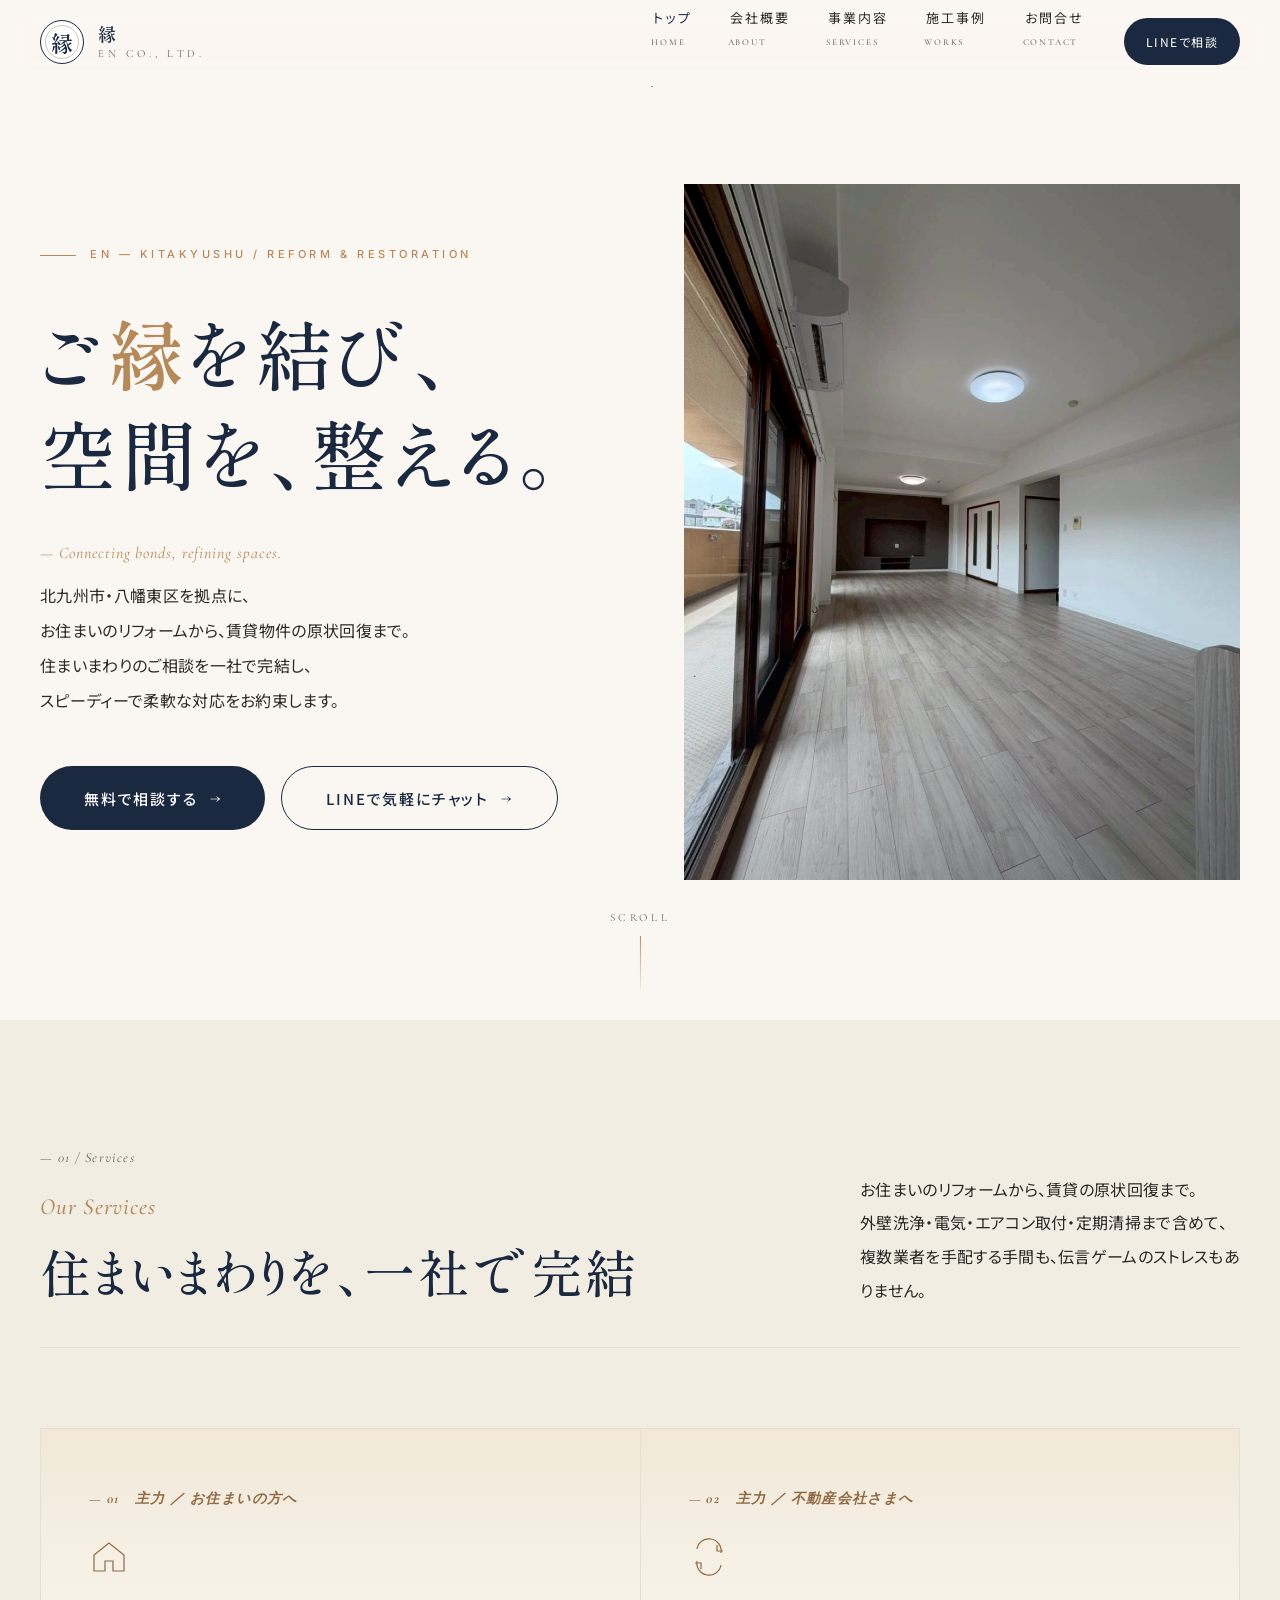
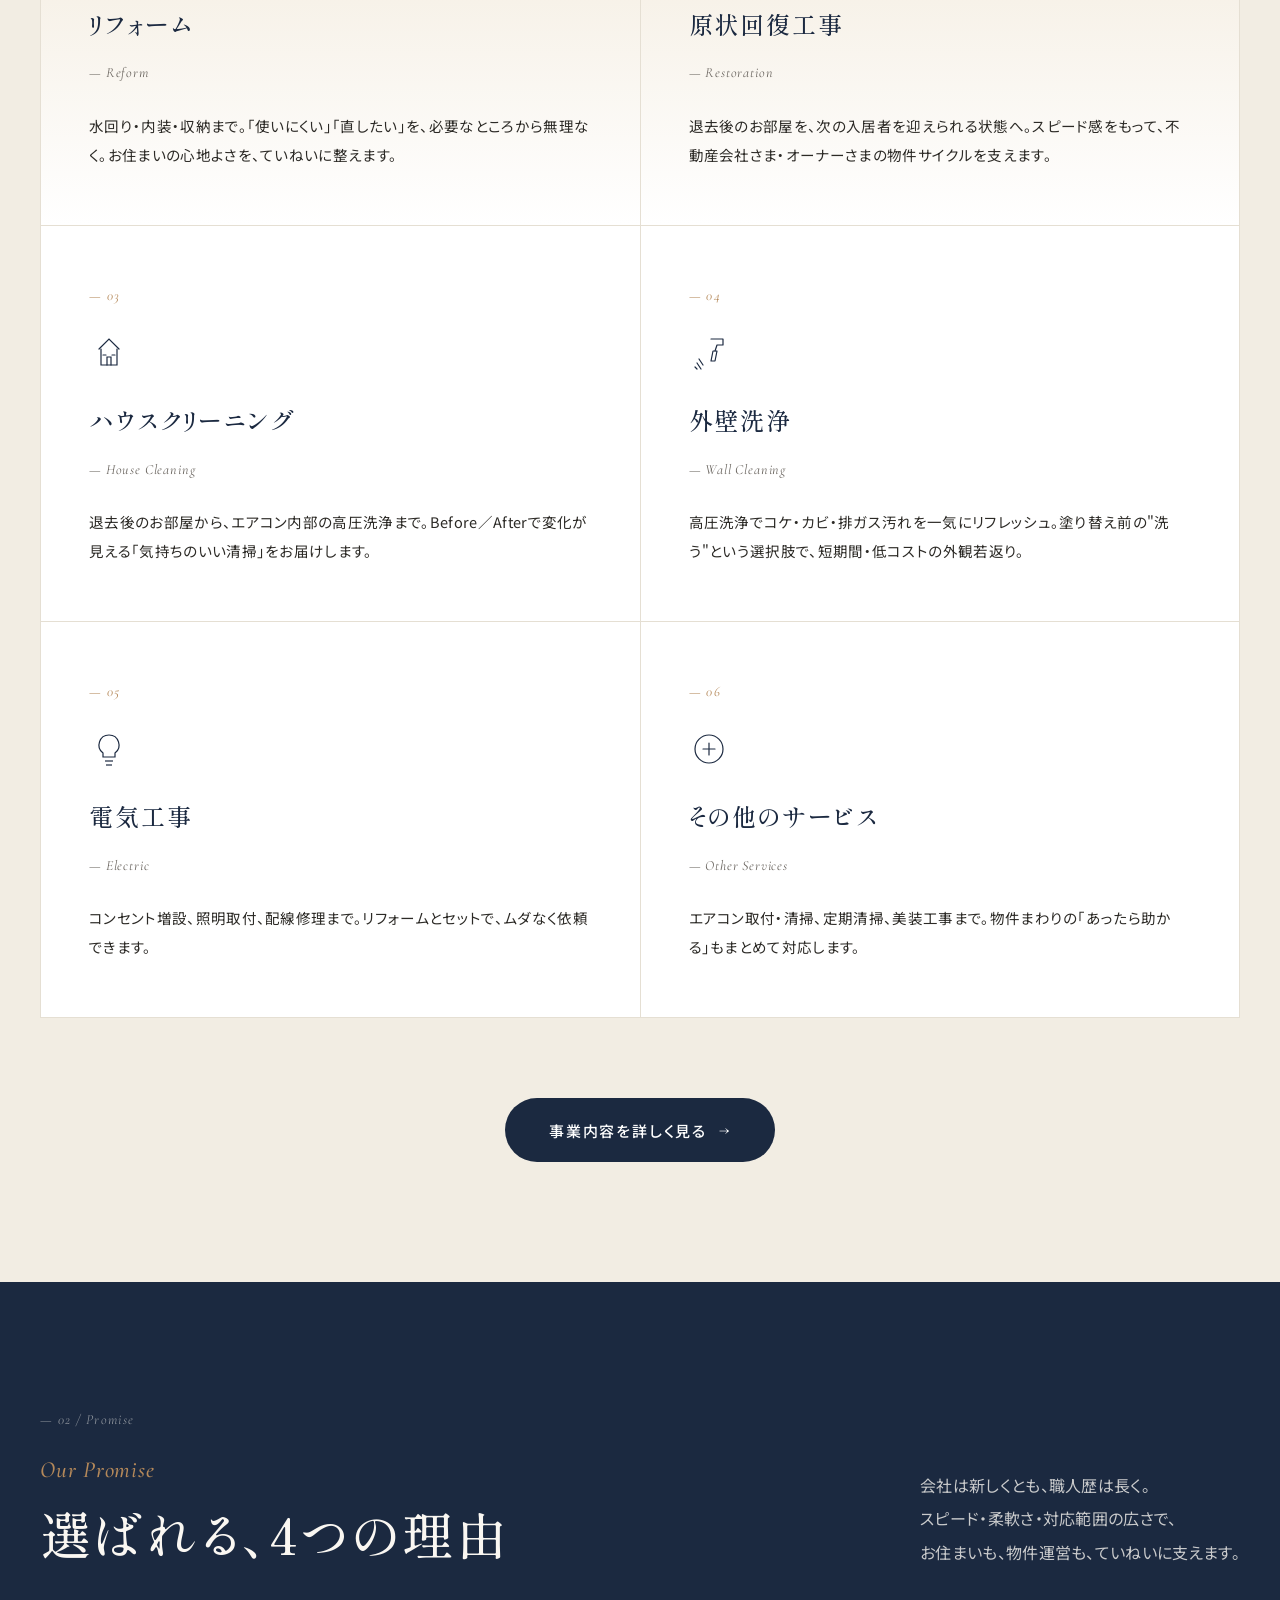
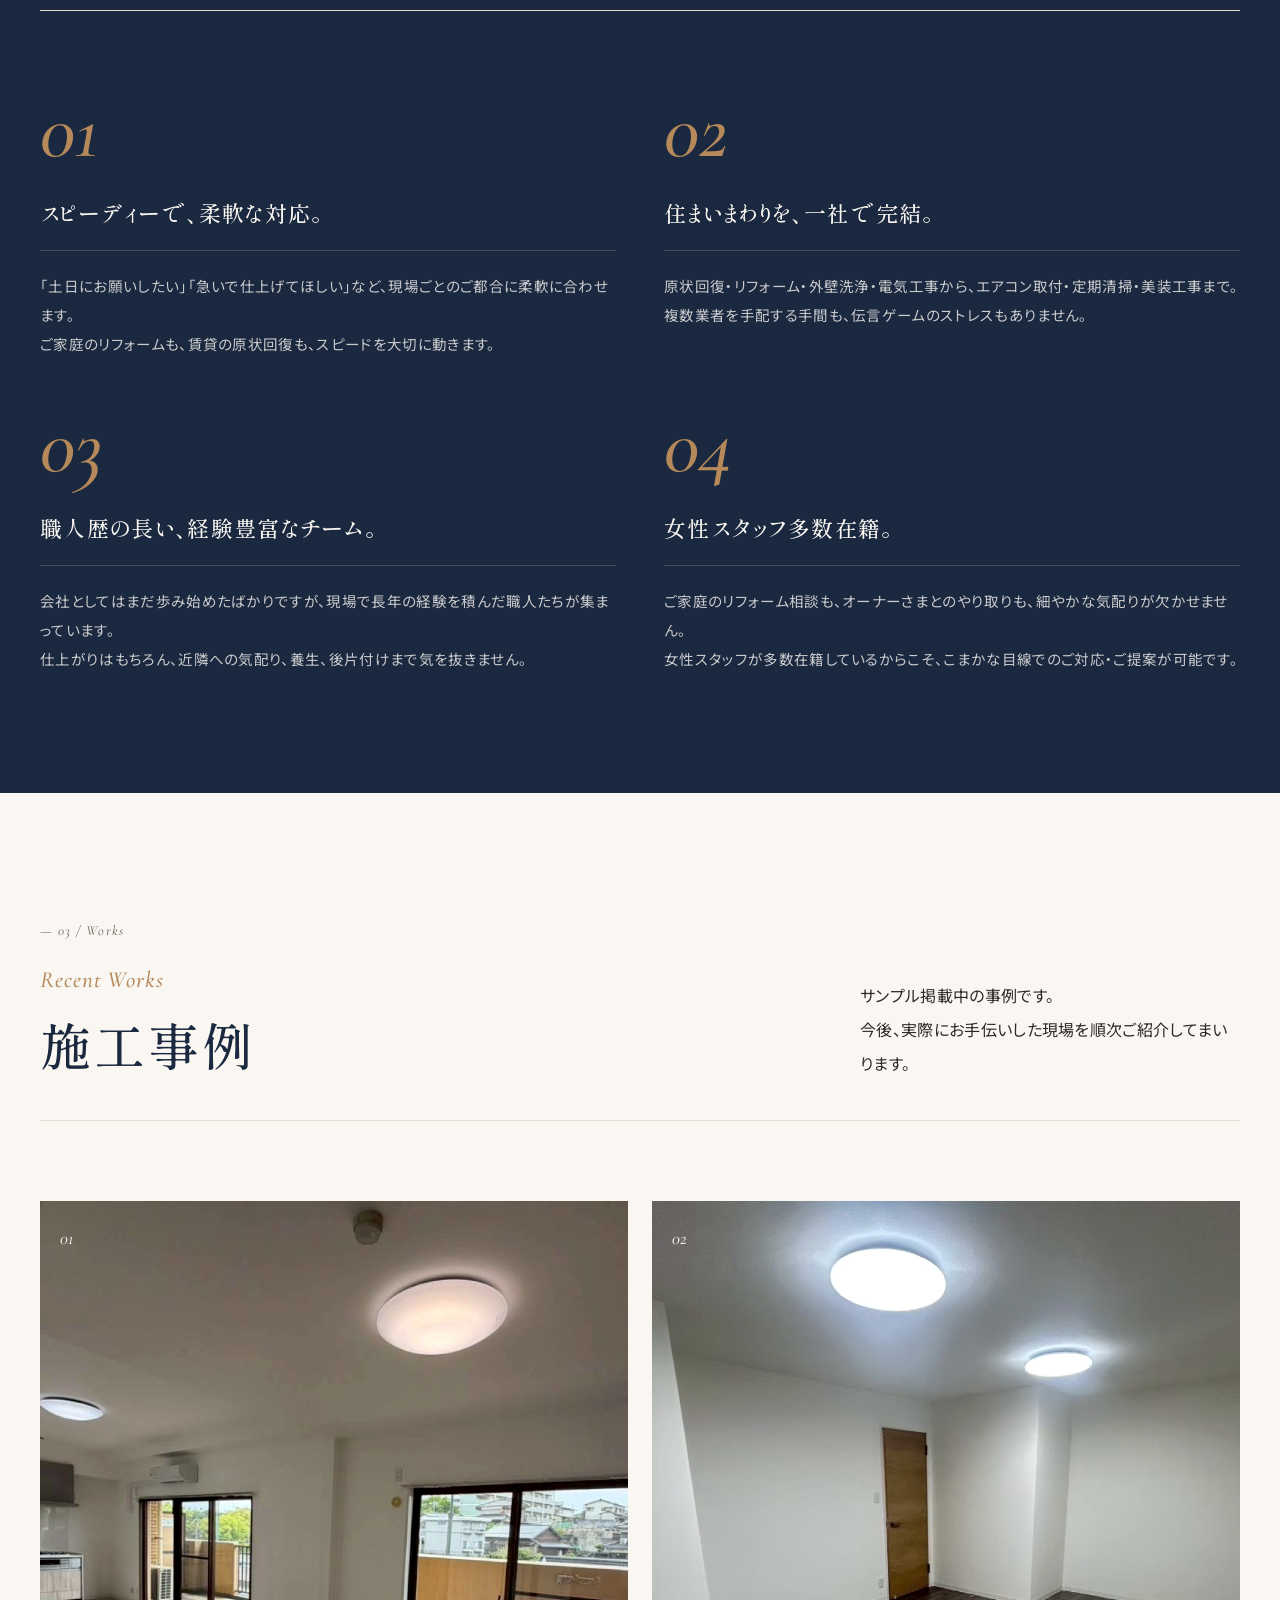
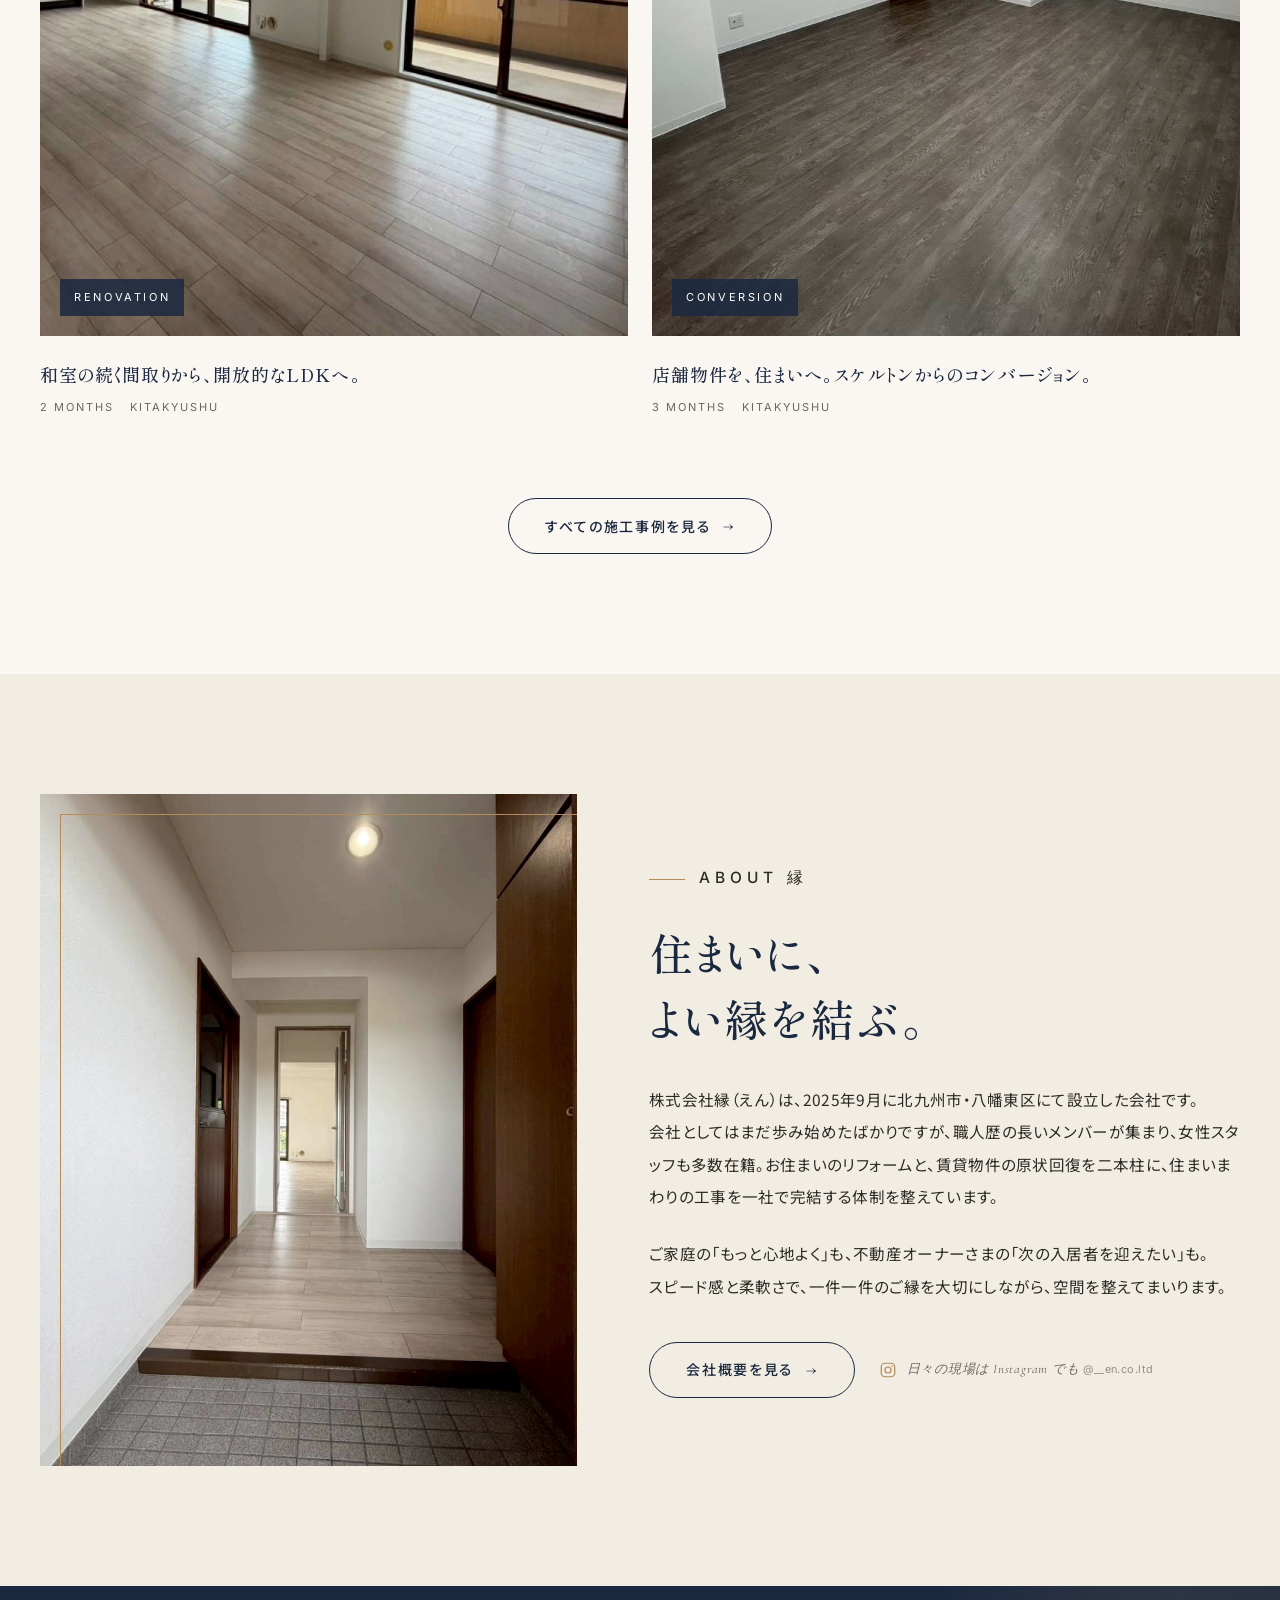
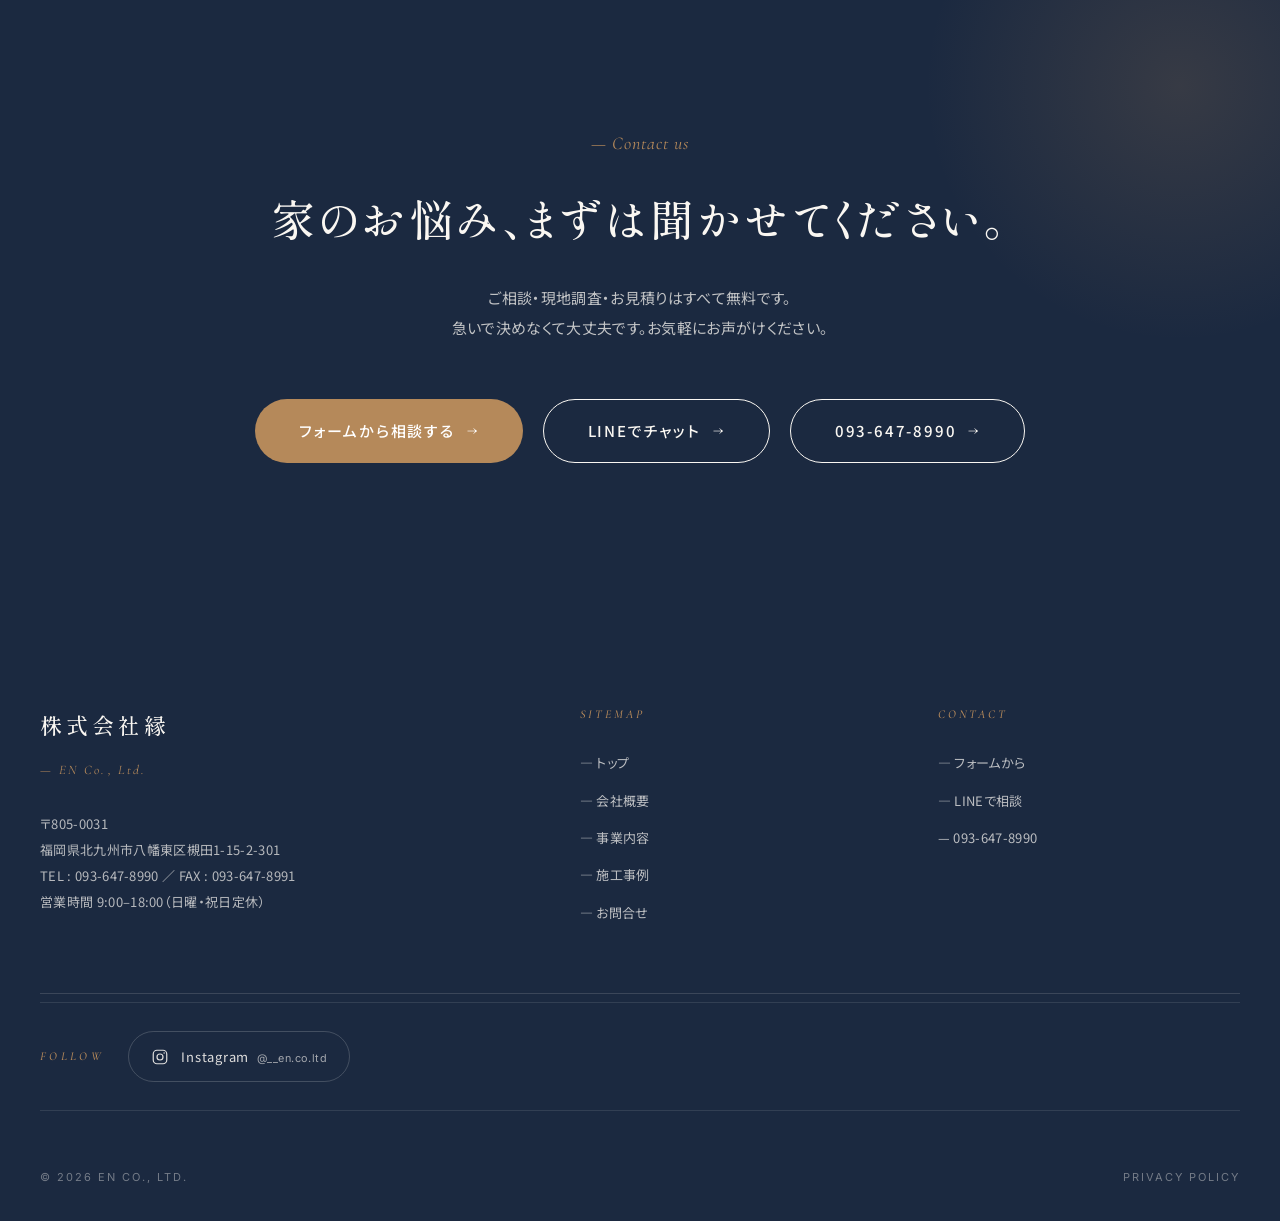
==== commit 92febc05: "Services: swap 外壁塗装 → 外壁洗浄 with real before/after Per the president (2026-05-21): the team doesn't h" ====
--- a/index.html
+++ b/index.html
@@ -3,8 +3,8 @@
 <head>
 <meta charset="UTF-8">
 <meta name="viewport" content="width=device-width, initial-scale=1">
-<title>株式会社縁（えん）｜ 北九州のリフォーム・原状回復・塗装・電気工事</title>
-<meta name="description" content="ご縁を結び、空間を整える。北九州市八幡東区の株式会社縁（えん）です。お住まいのリフォーム、賃貸の原状回復、ハウスクリーニング、外壁塗装、電気工事まで、住まいまわりを一社で完結。スピーディーで柔軟な対応をお約束します。">
+<title>株式会社縁（えん）｜ 北九州のリフォーム・原状回復・ハウスクリーニング・外壁洗浄</title>
+<meta name="description" content="ご縁を結び、空間を整える。北九州市八幡東区の株式会社縁（えん）です。お住まいのリフォーム、賃貸の原状回復、ハウスクリーニング、外壁洗浄、電気工事まで、住まいまわりを一社で完結。スピーディーで柔軟な対応をお約束します。">
 <link rel="preconnect" href="https://fonts.googleapis.com">
 <link rel="preconnect" href="https://fonts.gstatic.com" crossorigin>
 <link href="https://fonts.googleapis.com/css2?family=Cormorant+Garamond:ital,wght@0,500;1,500;1,600&family=Inter:wght@400;500;600&family=Noto+Sans+JP:wght@300;400;500;700&family=Shippori+Mincho+B1:wght@400;500;600;700&display=swap" rel="stylesheet">
@@ -79,7 +79,7 @@
       </div>
       <p class="section__lede">
         お住まいのリフォームから、賃貸の原状回復まで。<br>
-        塗装・電気・エアコン取付・定期清掃まで含めて、<br>
+        外壁洗浄・電気・エアコン取付・定期清掃まで含めて、<br>
         複数業者を手配する手間も、伝言ゲームのストレスもありません。
       </p>
     </header>
@@ -120,13 +120,14 @@
       </div>
       <div class="svc-cell">
         <div class="svc-cell__num">— 04</div>
-        <svg class="svc-cell__icon" viewBox="0 0 40 40" fill="none" stroke="currentColor" stroke-width="1.2">
-          <path d="M30 8 L8 30 L8 36 L14 36 L36 14 Z"/>
-          <path d="M28 10 L30 12"/>
-        </svg>
-        <h3 class="svc-cell__title">外壁塗装</h3>
-        <p class="svc-cell__title-en">— Painting</p>
-        <p class="svc-cell__desc">部分塗装から外観のリフレッシュまで。塗料と費用感を、わかりやすくご説明します。</p>
+        <svg class="svc-cell__icon" viewBox="0 0 40 40" fill="none" stroke="currentColor" stroke-width="1.2" stroke-linecap="round" stroke-linejoin="round">
+          <path d="M22 6 L34 6 L34 12 L28 12 L26 18"/>
+          <path d="M24 18 L28 18 L26 28 L22 28 Z"/>
+          <path d="M10 26 L14 32 M8 30 L12 36 M6 34 L8 36"/>
+        </svg>
+        <h3 class="svc-cell__title">外壁洗浄</h3>
+        <p class="svc-cell__title-en">— Wall Cleaning</p>
+        <p class="svc-cell__desc">高圧洗浄でコケ・カビ・排ガス汚れを一気にリフレッシュ。塗り替え前の"洗う"という選択肢で、短期間・低コストの外観若返り。</p>
       </div>
       <div class="svc-cell">
         <div class="svc-cell__num">— 05</div>
@@ -189,7 +190,7 @@
         <div class="reason__num">02</div>
         <h3 class="reason__title">住まいまわりを、一社で完結。</h3>
         <p class="reason__desc">
-          原状回復・リフォーム・塗装・電気工事から、エアコン取付・定期清掃・美装工事まで。<br>
+          原状回復・リフォーム・外壁洗浄・電気工事から、エアコン取付・定期清掃・美装工事まで。<br>
           複数業者を手配する手間も、伝言ゲームのストレスもありません。
         </p>
       </div>
--- a/assets/css/style.css
+++ b/assets/css/style.css
@@ -945,20 +945,14 @@
   position: relative;
   border: 1px solid var(--line);
 }
-.map-wrap::after {
-  content: "Google Map\Awill be embedded here";
-  white-space: pre;
+.map-wrap iframe {
   position: absolute;
   inset: 0;
-  display: grid;
-  place-items: center;
-  font-family: var(--ff-en);
-  font-style: italic;
-  font-size: 16px;
-  color: var(--text-mute);
-  letter-spacing: 0.1em;
-  text-align: center;
-  line-height: 1.6;
+  width: 100%;
+  height: 100%;
+  border: 0;
+  display: block;
+  filter: saturate(0.9) contrast(1.02);
 }
 
 /* ---------- Service detail (services.html) ---------- */
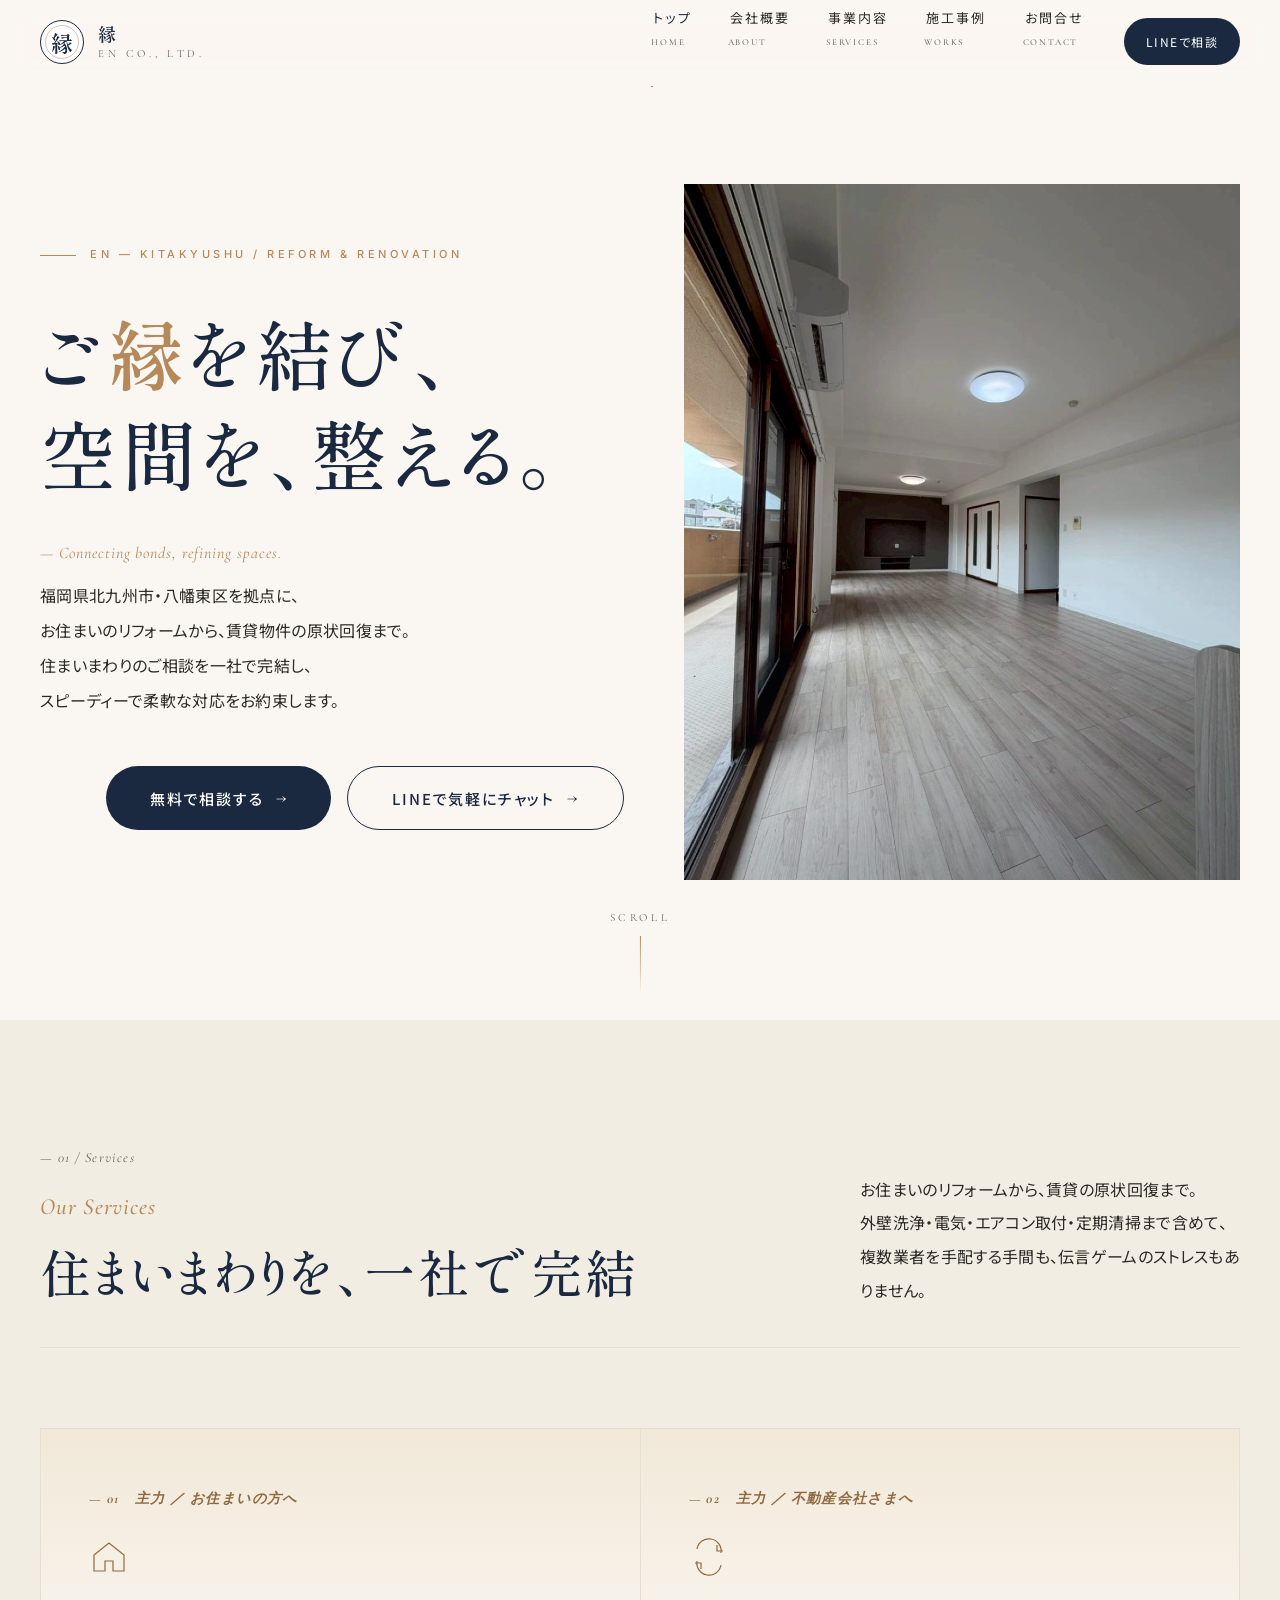
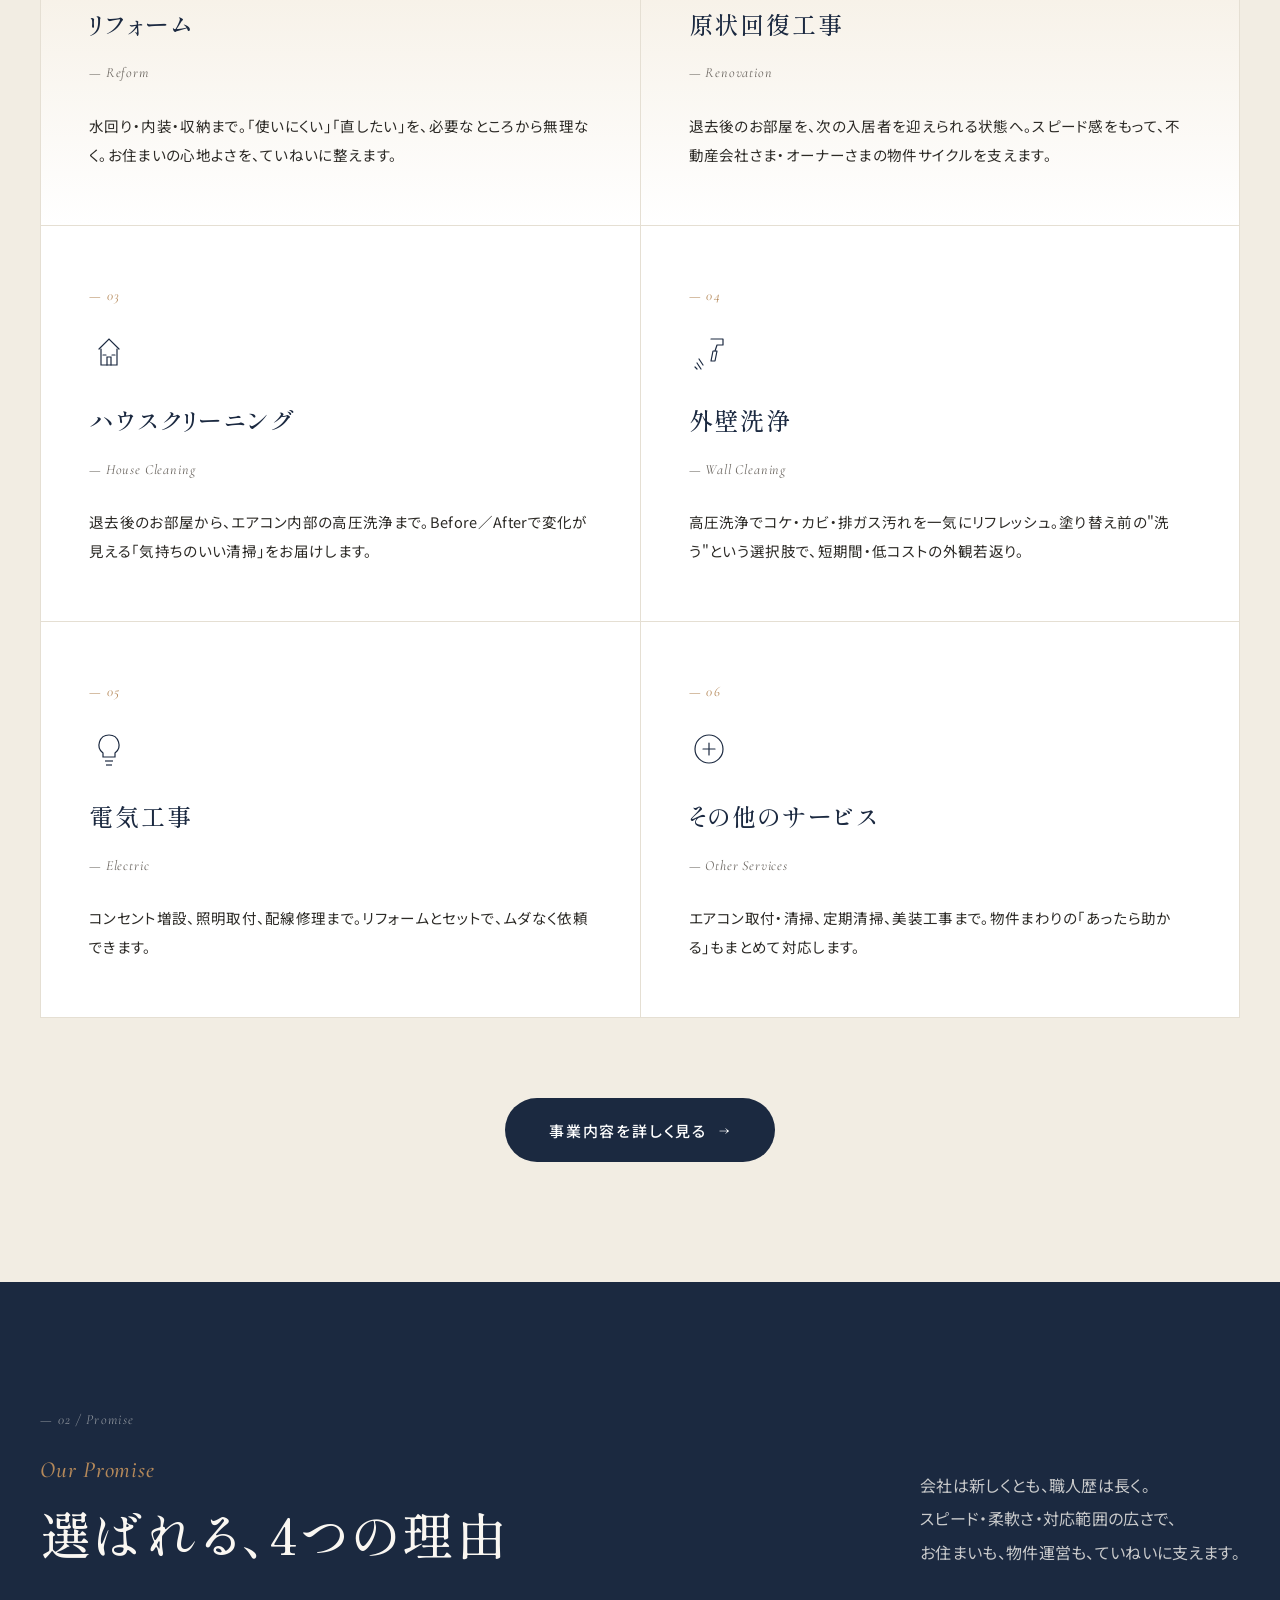
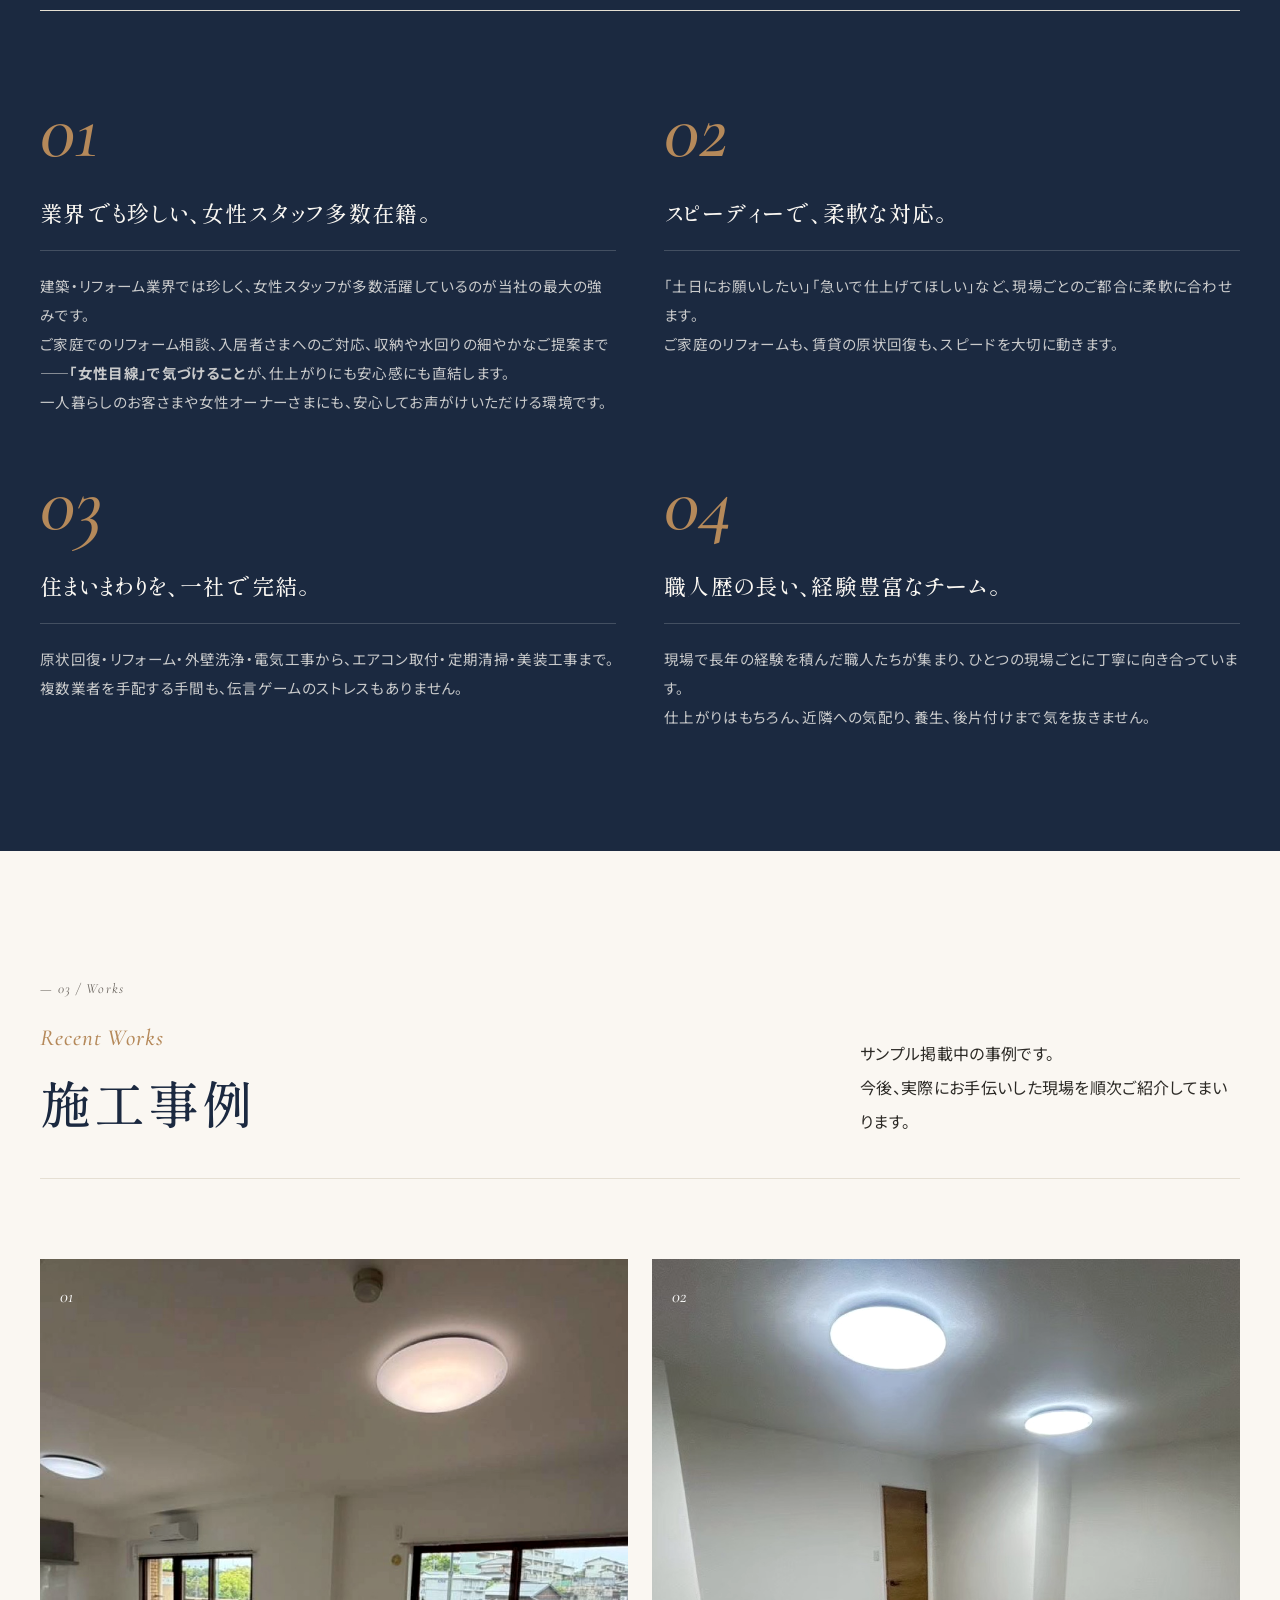
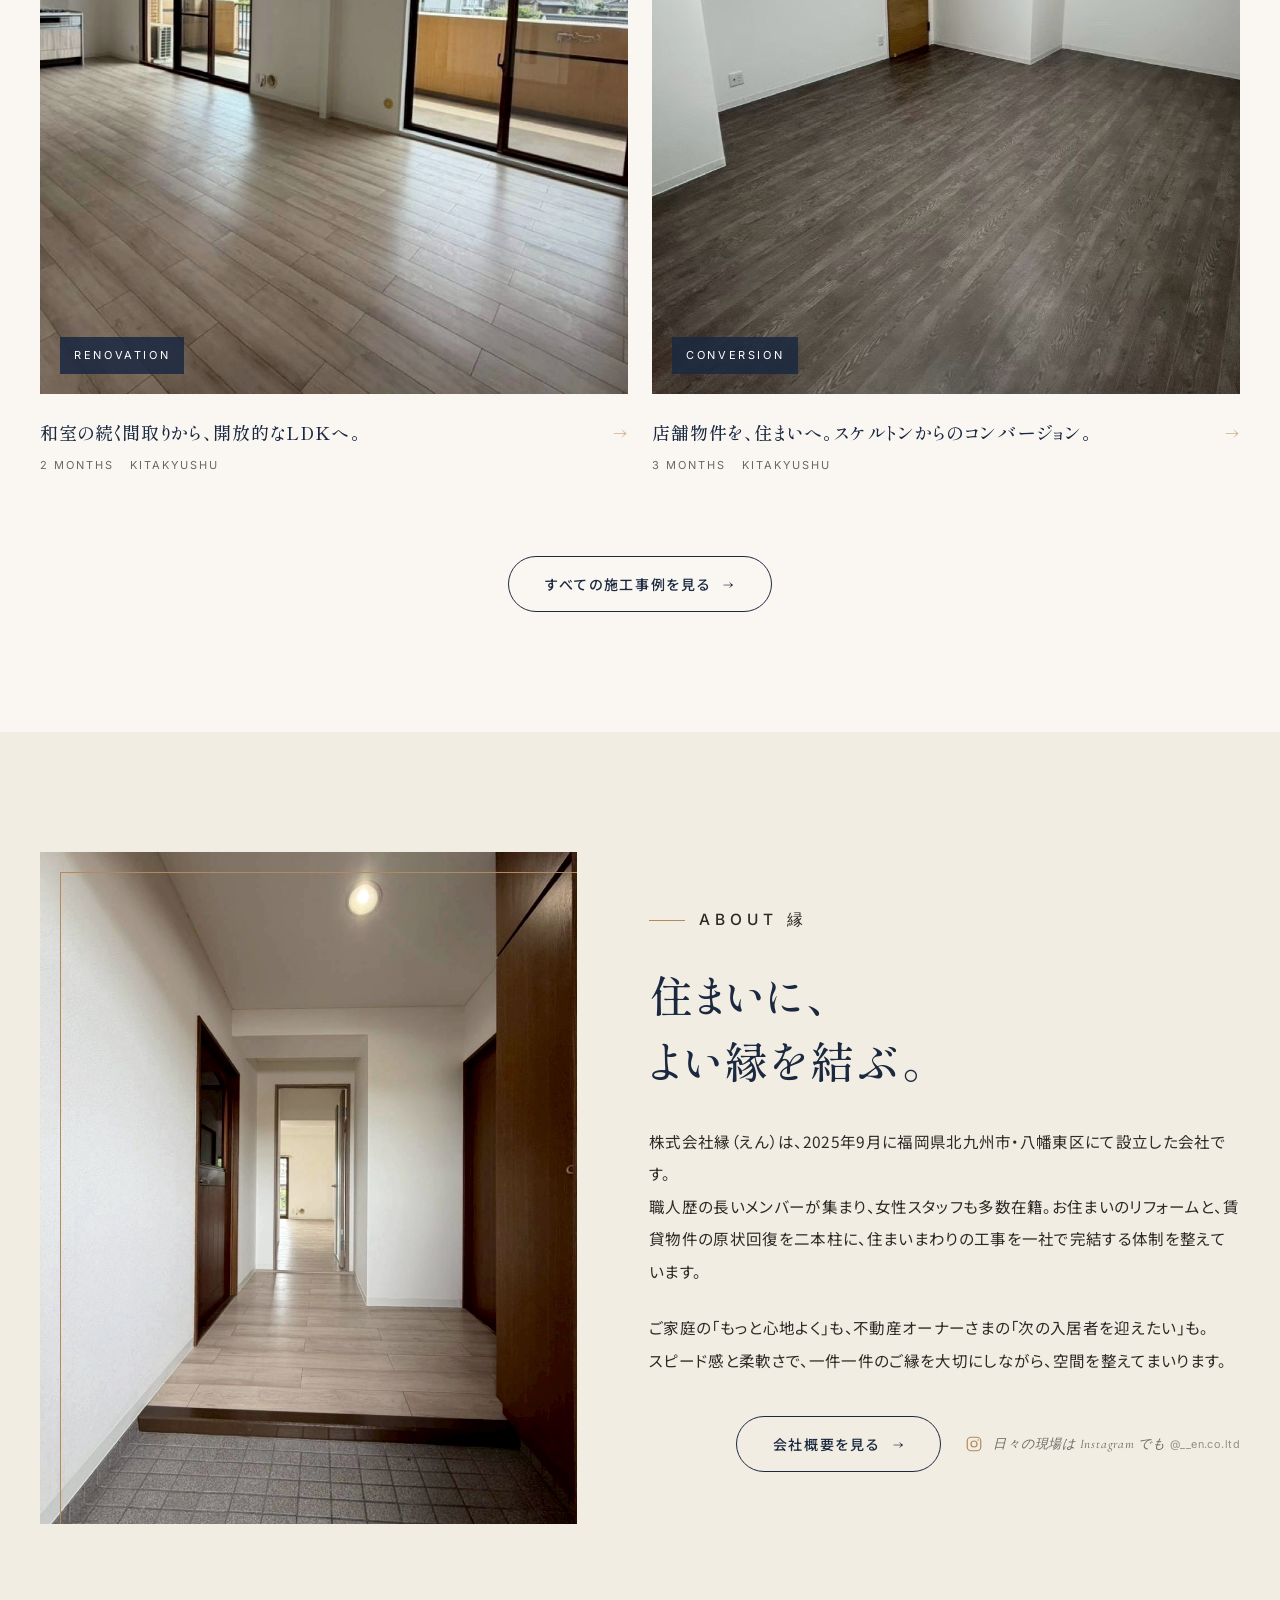
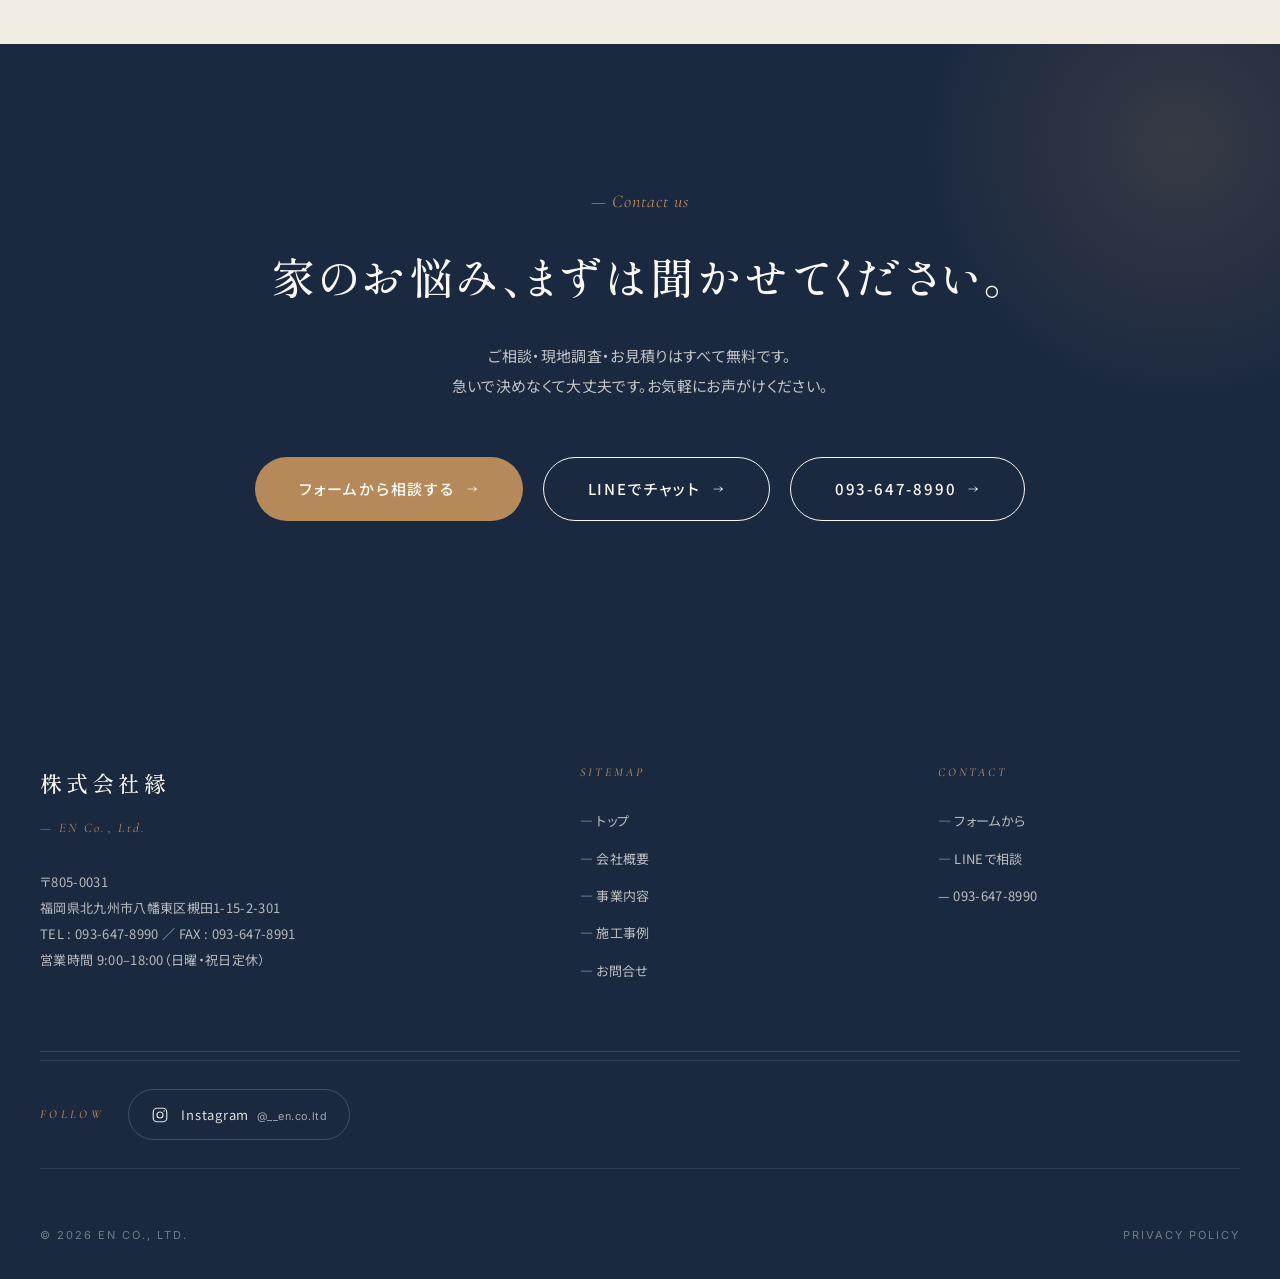
==== commit 493d224d: "Apply client revisions: address prefix, label, reasons order, sticky CTA Bundled response to the 202" ====
--- a/index.html
+++ b/index.html
@@ -4,7 +4,7 @@
 <meta charset="UTF-8">
 <meta name="viewport" content="width=device-width, initial-scale=1">
 <title>株式会社縁（えん）｜ 北九州のリフォーム・原状回復・ハウスクリーニング・外壁洗浄</title>
-<meta name="description" content="ご縁を結び、空間を整える。北九州市八幡東区の株式会社縁（えん）です。お住まいのリフォーム、賃貸の原状回復、ハウスクリーニング、外壁洗浄、電気工事まで、住まいまわりを一社で完結。スピーディーで柔軟な対応をお約束します。">
+<meta name="description" content="ご縁を結び、空間を整える。福岡県北九州市八幡東区の株式会社縁（えん）です。お住まいのリフォーム、賃貸の原状回復、ハウスクリーニング、外壁洗浄、電気工事まで、住まいまわりを一社で完結。スピーディーで柔軟な対応をお約束します。">
 <link rel="preconnect" href="https://fonts.googleapis.com">
 <link rel="preconnect" href="https://fonts.gstatic.com" crossorigin>
 <link href="https://fonts.googleapis.com/css2?family=Cormorant+Garamond:ital,wght@0,500;1,500;1,600&family=Inter:wght@400;500;600&family=Noto+Sans+JP:wght@300;400;500;700&family=Shippori+Mincho+B1:wght@400;500;600;700&display=swap" rel="stylesheet">
@@ -43,14 +43,14 @@
   <div class="container">
     <div class="hero__layout">
       <div class="hero__copy" data-reveal>
-        <p class="hero__eyebrow"><span class="line"></span><span class="eyebrow">EN — Kitakyushu / Reform &amp; Restoration</span></p>
+        <p class="hero__eyebrow"><span class="line"></span><span class="eyebrow">EN — Kitakyushu / Reform &amp; Renovation</span></p>
         <h1 class="hero__title">
           ご<em>縁</em>を結び、<br>
           空間を、整える。
         </h1>
         <p class="hero__catchphrase-en">— Connecting bonds, refining spaces.</p>
         <p class="hero__sub">
-          北九州市・八幡東区を拠点に、<br>
+          福岡県北九州市・八幡東区を拠点に、<br>
           お住まいのリフォームから、賃貸物件の原状回復まで。<br>
           住まいまわりのご相談を一社で完結し、<br>
           スピーディーで柔軟な対応をお約束します。
@@ -103,7 +103,7 @@
           <path d="M12 32 V26 H6"/>
         </svg>
         <h3 class="svc-cell__title">原状回復工事</h3>
-        <p class="svc-cell__title-en">— Restoration</p>
+        <p class="svc-cell__title-en">— Renovation</p>
         <p class="svc-cell__desc">退去後のお部屋を、次の入居者を迎えられる状態へ。スピード感をもって、不動産会社さま・オーナーさまの物件サイクルを支えます。</p>
       </div>
       <div class="svc-cell">
@@ -180,6 +180,15 @@
     <div class="reasons reasons--four" data-reveal>
       <div class="reason">
         <div class="reason__num">01</div>
+        <h3 class="reason__title">業界でも珍しい、女性スタッフ多数在籍。</h3>
+        <p class="reason__desc">
+          建築・リフォーム業界では珍しく、女性スタッフが多数活躍しているのが当社の最大の強みです。<br>
+          ご家庭でのリフォーム相談、入居者さまへのご対応、収納や水回りの細やかなご提案まで——<strong>「女性目線」で気づけること</strong>が、仕上がりにも安心感にも直結します。<br>
+          一人暮らしのお客さまや女性オーナーさまにも、安心してお声がけいただける環境です。
+        </p>
+      </div>
+      <div class="reason">
+        <div class="reason__num">02</div>
         <h3 class="reason__title">スピーディーで、柔軟な対応。</h3>
         <p class="reason__desc">
           「土日にお願いしたい」「急いで仕上げてほしい」など、現場ごとのご都合に柔軟に合わせます。<br>
@@ -187,7 +196,7 @@
         </p>
       </div>
       <div class="reason">
-        <div class="reason__num">02</div>
+        <div class="reason__num">03</div>
         <h3 class="reason__title">住まいまわりを、一社で完結。</h3>
         <p class="reason__desc">
           原状回復・リフォーム・外壁洗浄・電気工事から、エアコン取付・定期清掃・美装工事まで。<br>
@@ -195,19 +204,11 @@
         </p>
       </div>
       <div class="reason">
-        <div class="reason__num">03</div>
+        <div class="reason__num">04</div>
         <h3 class="reason__title">職人歴の長い、経験豊富なチーム。</h3>
         <p class="reason__desc">
-          会社としてはまだ歩み始めたばかりですが、現場で長年の経験を積んだ職人たちが集まっています。<br>
+          現場で長年の経験を積んだ職人たちが集まり、ひとつの現場ごとに丁寧に向き合っています。<br>
           仕上がりはもちろん、近隣への気配り、養生、後片付けまで気を抜きません。
-        </p>
-      </div>
-      <div class="reason">
-        <div class="reason__num">04</div>
-        <h3 class="reason__title">女性スタッフ多数在籍。</h3>
-        <p class="reason__desc">
-          ご家庭のリフォーム相談も、オーナーさまとのやり取りも、細やかな気配りが欠かせません。<br>
-          女性スタッフが多数在籍しているからこそ、こまかな目線でのご対応・ご提案が可能です。
         </p>
       </div>
     </div>
@@ -269,8 +270,8 @@
         <p class="eyebrow"><span class="line"></span>About 縁</p>
         <h2>住まいに、<br>よい縁を結ぶ。</h2>
         <p>
-          株式会社縁（えん）は、2025年9月に北九州市・八幡東区にて設立した会社です。<br>
-          会社としてはまだ歩み始めたばかりですが、職人歴の長いメンバーが集まり、女性スタッフも多数在籍。お住まいのリフォームと、賃貸物件の原状回復を二本柱に、住まいまわりの工事を一社で完結する体制を整えています。
+          株式会社縁（えん）は、2025年9月に福岡県北九州市・八幡東区にて設立した会社です。<br>
+          職人歴の長いメンバーが集まり、女性スタッフも多数在籍。お住まいのリフォームと、賃貸物件の原状回復を二本柱に、住まいまわりの工事を一社で完結する体制を整えています。
         </p>
         <p>
           ご家庭の「もっと心地よく」も、不動産オーナーさまの「次の入居者を迎えたい」も。<br>
@@ -362,5 +363,21 @@
 </footer>
 
 <script src="assets/js/main.js"></script>
+<!-- Sticky mobile CTA -->
+<div class="sticky-cta" aria-label="お問い合わせメニュー">
+  <a href="contact.html" class="sticky-cta__btn sticky-cta__btn--primary" aria-label="無料相談">
+    <svg viewBox="0 0 24 24" fill="none" stroke="currentColor" stroke-width="1.8" stroke-linecap="round" stroke-linejoin="round" aria-hidden="true">
+      <path d="M21 11.5a8.4 8.4 0 0 1-.9 3.8 8.5 8.5 0 0 1-7.6 4.7 8.4 8.4 0 0 1-3.8-.9L3 21l1.9-5.7a8.4 8.4 0 0 1-.9-3.8 8.5 8.5 0 0 1 4.7-7.6 8.4 8.4 0 0 1 3.8-.9h.5a8.5 8.5 0 0 1 8 8v.5z"/>
+    </svg>
+    <span>無料相談</span>
+  </a>
+  <a href="#" class="sticky-cta__btn sticky-cta__btn--line" aria-label="LINEで相談" target="_blank" rel="noopener">
+    <svg viewBox="0 0 24 24" fill="currentColor" aria-hidden="true">
+      <path d="M19 4H5a3 3 0 0 0-3 3v8a3 3 0 0 0 3 3h3v4l4-4h7a3 3 0 0 0 3-3V7a3 3 0 0 0-3-3zm-9 9.5H8.5v-3H7v3H5.5v-4H7v-.5h1.5v.5H10v4zm3-2c0 .3-.2.5-.5.5h-2v.5h2.5v1H11.5c-.3 0-.5-.2-.5-.5v-2c0-.3.2-.5.5-.5h2v-.5H11v-1h2.5c.3 0 .5.2.5.5v2zm5 0c0 .3-.2.5-.5.5H17l1.5 1.5h-1L16 12v1.5h-1V9.5h1V11l1.5-1.5h1L17 11l1.5.5c.3 0 .5.2.5.5v1z"/>
+    </svg>
+    <span>LINEで相談</span>
+  </a>
+</div>
 </body>
+
 </html>
--- a/assets/css/style.css
+++ b/assets/css/style.css
@@ -303,7 +303,7 @@
   margin-bottom: 48px;
   max-width: 520px;
 }
-.hero__ctas { display: flex; gap: 16px; flex-wrap: wrap; }
+.hero__ctas { display: flex; gap: 16px; flex-wrap: wrap; justify-content: flex-end; }
 
 .hero__visual {
   position: relative;
@@ -590,6 +590,7 @@
 .work {
   display: block;
   cursor: pointer;
+  position: relative;
 }
 .work__thumb {
   aspect-ratio: 4 / 5;
@@ -598,6 +599,50 @@
   margin-bottom: 24px;
   background: var(--bg-alt);
 }
+.work__thumb::after {
+  content: "View Case  →";
+  position: absolute;
+  inset: 0;
+  display: grid;
+  place-items: center;
+  background: rgba(15, 31, 51, 0);
+  color: var(--bg);
+  font-family: var(--ff-en);
+  font-style: italic;
+  font-size: 18px;
+  letter-spacing: 0.22em;
+  opacity: 0;
+  transition: background 0.5s var(--ease), opacity 0.4s var(--ease);
+  pointer-events: none;
+  z-index: 2;
+}
+.work:hover .work__thumb::after {
+  background: rgba(15, 31, 51, 0.55);
+  opacity: 1;
+}
+.work__title {
+  position: relative;
+  padding-right: 28px;
+}
+.work__title::after {
+  content: "→";
+  position: absolute;
+  right: 0;
+  top: 50%;
+  transform: translateY(-50%);
+  color: var(--accent);
+  font-family: var(--ff-en);
+  font-style: italic;
+  font-size: 22px;
+  opacity: 0.55;
+  transition: transform 0.4s var(--ease), opacity 0.3s;
+}
+.work:hover .work__title::after {
+  opacity: 1;
+  transform: translateY(-50%) translateX(6px);
+}
+.work--placeholder .work__thumb::after,
+.work--placeholder .work__title::after { display: none; }
 .work__thumb img {
   width: 100%;
   height: 100%;
@@ -700,7 +745,7 @@
   margin-bottom: 24px;
   color: var(--text);
 }
-.about-preview__cta { margin-top: 40px; display: flex; gap: 24px; flex-wrap: wrap; align-items: center; }
+.about-preview__cta { margin-top: 40px; display: flex; gap: 24px; flex-wrap: wrap; align-items: center; justify-content: flex-end; }
 .about-preview__ig {
   display: inline-flex;
   align-items: center;
@@ -1484,6 +1529,55 @@
 .form__check input[type="checkbox"] { width: 18px; height: 18px; accent-color: var(--accent-dk); margin: 0; }
 .form__submit { display: flex; justify-content: center; margin-top: 56px; }
 .form-note { font-family: var(--ff-en); font-style: italic; font-size: 13px; color: var(--text-mute); text-align: center; margin-top: 24px; letter-spacing: 0.04em; }
+
+/* ---------- Sticky mobile CTA ---------- */
+.sticky-cta {
+  display: none;
+  position: fixed;
+  left: 0;
+  right: 0;
+  bottom: 0;
+  z-index: 90;
+  padding: 10px 12px calc(10px + env(safe-area-inset-bottom));
+  background: rgba(15, 31, 51, 0.92);
+  backdrop-filter: blur(12px);
+  -webkit-backdrop-filter: blur(12px);
+  box-shadow: 0 -8px 24px rgba(0, 0, 0, 0.18);
+  gap: 10px;
+}
+.sticky-cta__btn {
+  flex: 1;
+  display: inline-flex;
+  align-items: center;
+  justify-content: center;
+  gap: 8px;
+  min-height: 52px;
+  padding: 0 16px;
+  border-radius: 999px;
+  font-size: 14px;
+  font-weight: 600;
+  letter-spacing: 0.08em;
+  color: var(--bg);
+  transition: transform 0.3s var(--ease), opacity 0.3s;
+  text-decoration: none;
+}
+.sticky-cta__btn--primary {
+  background: var(--accent);
+}
+.sticky-cta__btn--primary:active { transform: translateY(1px); background: var(--accent-dk); }
+.sticky-cta__btn--line {
+  background: #06c755;
+}
+.sticky-cta__btn--line:active { transform: translateY(1px); background: #05a848; }
+.sticky-cta__btn svg { width: 18px; height: 18px; }
+
+@media (max-width: 1024px) {
+  .sticky-cta { display: flex; }
+  /* Allow content to flow without being covered */
+  body { padding-bottom: 80px; }
+  body.menu-open { padding-bottom: 0; }
+  .footer { padding-bottom: 88px; }
+}
 
 /* ---------- Reveal animation ---------- */
 [data-reveal] {
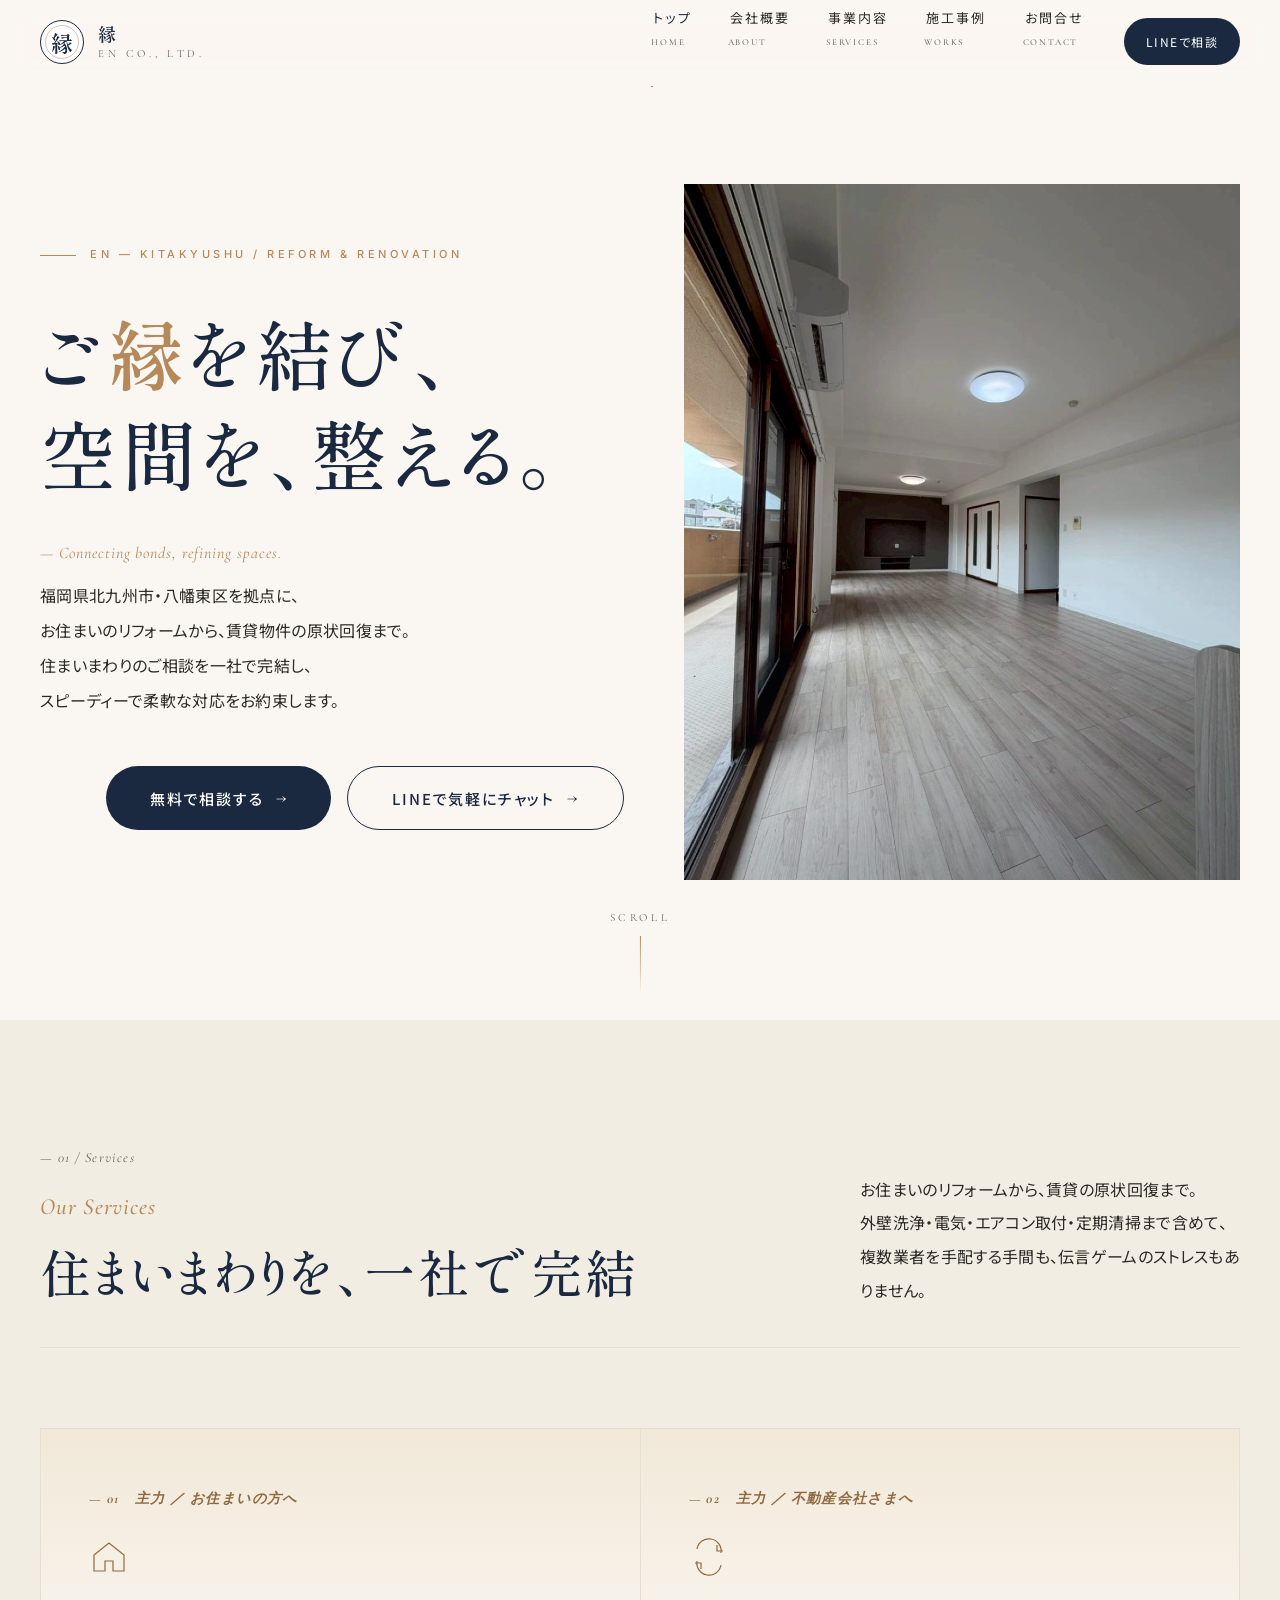
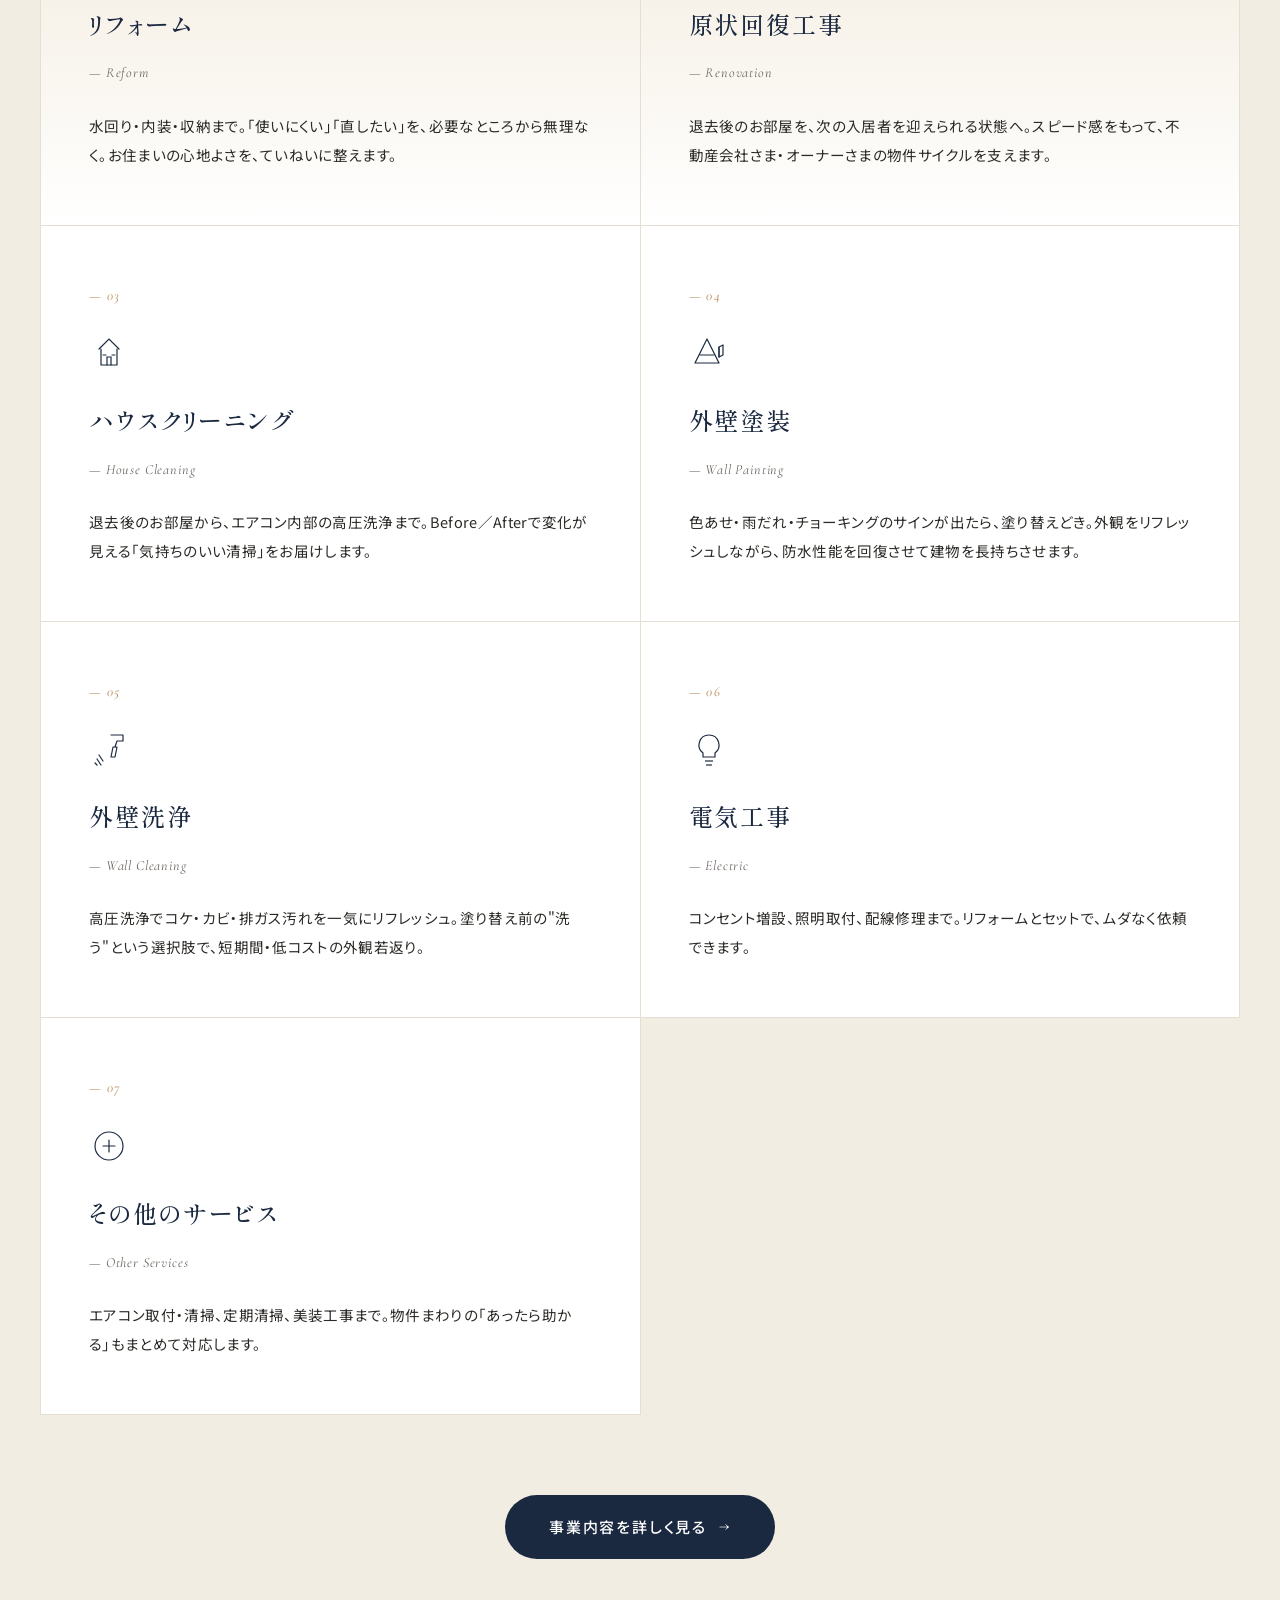
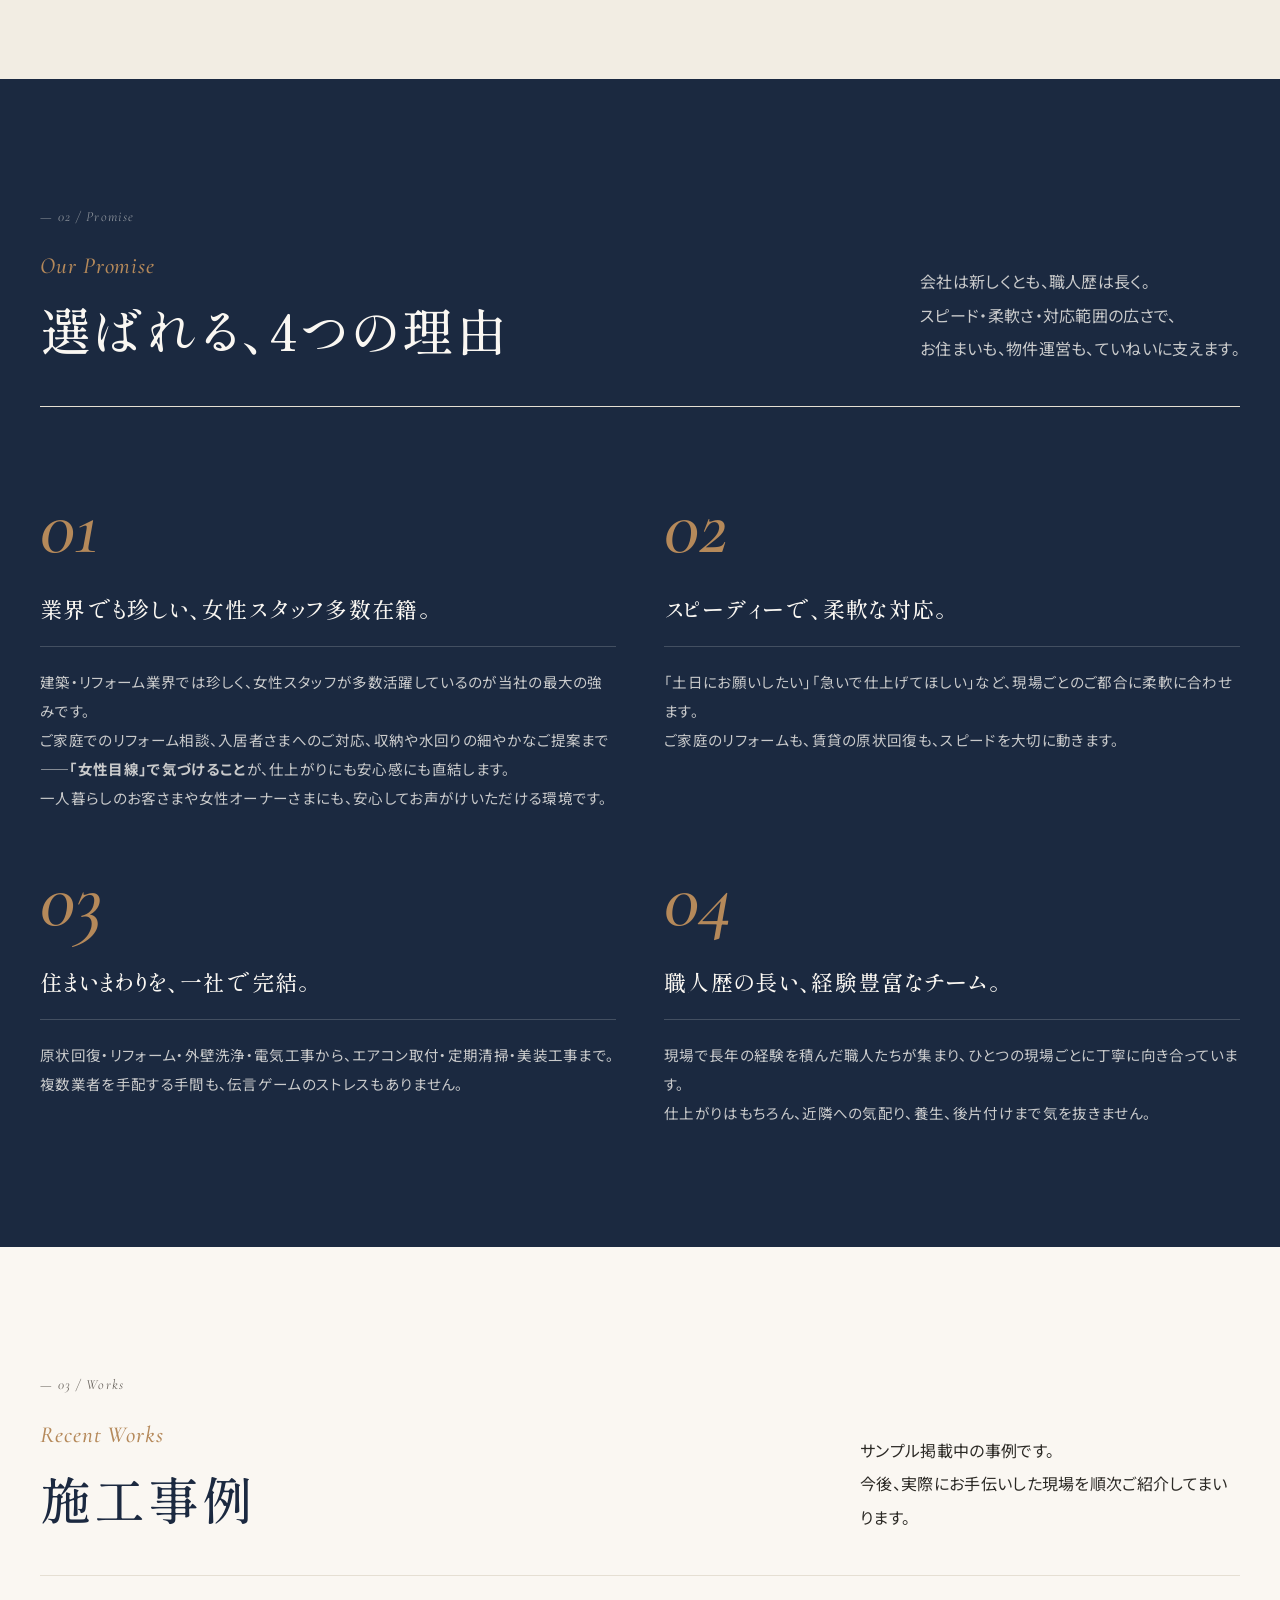
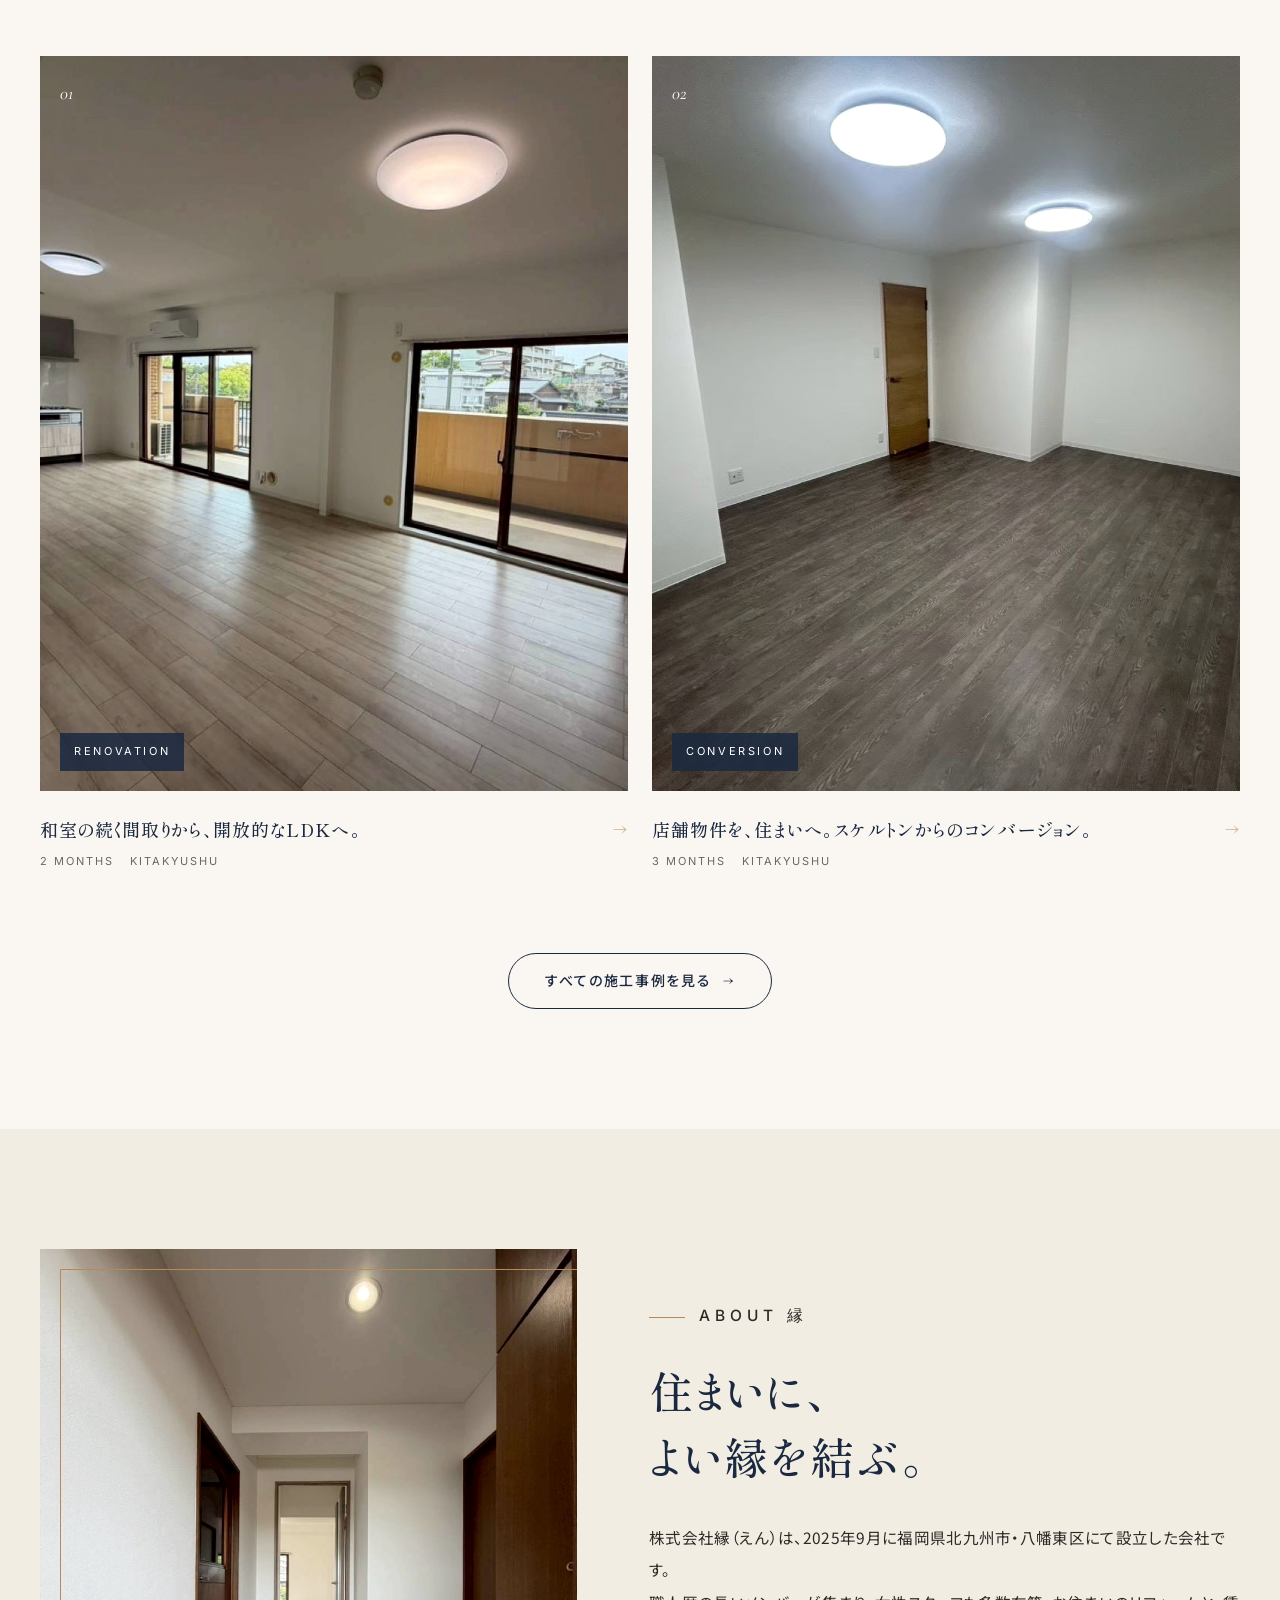
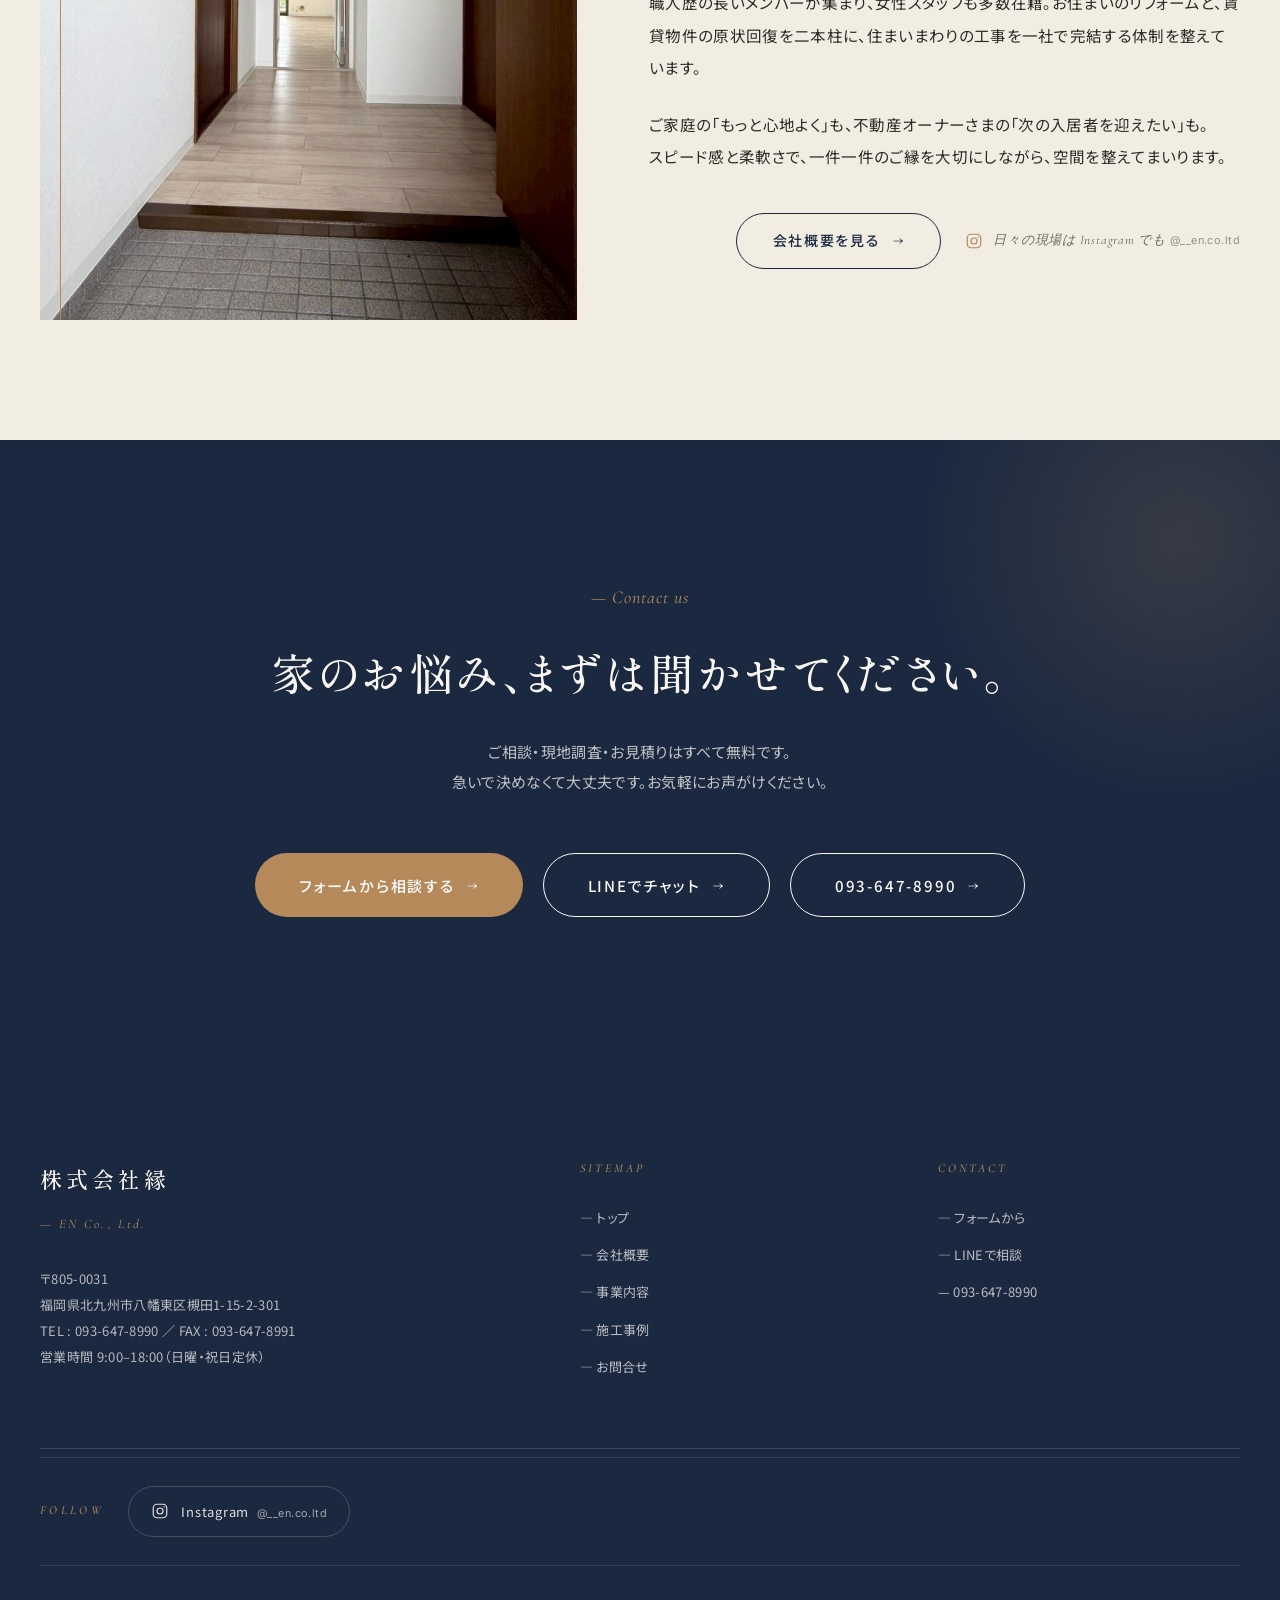
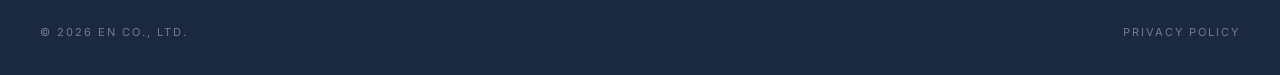
==== commit a5cbad73: "Services: restore 外壁塗装 with real before/after, add electric illust - Add 04 外壁塗装 svc-row with Before" ====
--- a/index.html
+++ b/index.html
@@ -121,6 +121,18 @@
       <div class="svc-cell">
         <div class="svc-cell__num">— 04</div>
         <svg class="svc-cell__icon" viewBox="0 0 40 40" fill="none" stroke="currentColor" stroke-width="1.2" stroke-linecap="round" stroke-linejoin="round">
+          <path d="M6 30 L18 6 L30 30 Z"/>
+          <path d="M11 22 H25"/>
+          <path d="M30 14 L34 12 L34 22 L30 24 Z"/>
+          <path d="M30 14 V24"/>
+        </svg>
+        <h3 class="svc-cell__title">外壁塗装</h3>
+        <p class="svc-cell__title-en">— Wall Painting</p>
+        <p class="svc-cell__desc">色あせ・雨だれ・チョーキングのサインが出たら、塗り替えどき。外観をリフレッシュしながら、防水性能を回復させて建物を長持ちさせます。</p>
+      </div>
+      <div class="svc-cell">
+        <div class="svc-cell__num">— 05</div>
+        <svg class="svc-cell__icon" viewBox="0 0 40 40" fill="none" stroke="currentColor" stroke-width="1.2" stroke-linecap="round" stroke-linejoin="round">
           <path d="M22 6 L34 6 L34 12 L28 12 L26 18"/>
           <path d="M24 18 L28 18 L26 28 L22 28 Z"/>
           <path d="M10 26 L14 32 M8 30 L12 36 M6 34 L8 36"/>
@@ -130,7 +142,7 @@
         <p class="svc-cell__desc">高圧洗浄でコケ・カビ・排ガス汚れを一気にリフレッシュ。塗り替え前の"洗う"という選択肢で、短期間・低コストの外観若返り。</p>
       </div>
       <div class="svc-cell">
-        <div class="svc-cell__num">— 05</div>
+        <div class="svc-cell__num">— 06</div>
         <svg class="svc-cell__icon" viewBox="0 0 40 40" fill="none" stroke="currentColor" stroke-width="1.2">
           <path d="M20 6 a10 10 0 0 1 6 18 V28 H14 V24 A10 10 0 0 1 20 6 Z"/>
           <path d="M16 32 H24"/>
@@ -141,7 +153,7 @@
         <p class="svc-cell__desc">コンセント増設、照明取付、配線修理まで。リフォームとセットで、ムダなく依頼できます。</p>
       </div>
       <div class="svc-cell">
-        <div class="svc-cell__num">— 06</div>
+        <div class="svc-cell__num">— 07</div>
         <svg class="svc-cell__icon" viewBox="0 0 40 40" fill="none" stroke="currentColor" stroke-width="1.2" stroke-linecap="round">
           <circle cx="20" cy="20" r="14"/>
           <path d="M14 20 H26"/>
--- a/assets/css/style.css
+++ b/assets/css/style.css
@@ -1008,6 +1008,79 @@
 .svc-row__visual { aspect-ratio: 4 / 5; overflow: hidden; position: relative; }
 .svc-row__visual img { width: 100%; height: 100%; object-fit: cover; filter: saturate(0.85) contrast(1.04); }
 .svc-row__visual::after { content: ""; position: absolute; inset: 0; border: 1px solid var(--accent); transform: translate(16px, 16px); pointer-events: none; }
+
+.svc-row__visual--ba {
+  aspect-ratio: auto;
+  display: grid;
+  grid-template-columns: 1fr 1fr;
+  gap: 14px;
+  overflow: visible;
+}
+.svc-row__visual--ba::after { display: none; }
+.svc-row__visual--ba .ba-shot {
+  position: relative;
+  aspect-ratio: 3 / 4;
+  overflow: hidden;
+}
+.svc-row__visual--ba .ba-shot img {
+  width: 100%;
+  height: 100%;
+  object-fit: cover;
+  filter: saturate(0.92) contrast(1.04);
+}
+.svc-row__visual--ba .ba-shot figcaption {
+  position: absolute;
+  top: 12px;
+  left: 12px;
+  font-family: var(--ff-en);
+  font-style: italic;
+  font-size: 12px;
+  letter-spacing: 0.22em;
+  text-transform: uppercase;
+  color: #fff;
+  background: rgba(20, 20, 20, 0.62);
+  padding: 6px 12px;
+  backdrop-filter: blur(2px);
+  -webkit-backdrop-filter: blur(2px);
+}
+.svc-row__visual--ba .ba-shot--after::after {
+  content: "";
+  position: absolute;
+  inset: 0;
+  border: 1px solid var(--accent);
+  transform: translate(10px, 10px);
+  pointer-events: none;
+}
+@media (max-width: 720px) {
+  .svc-row__visual--ba { gap: 10px; }
+  .svc-row__visual--ba .ba-shot figcaption { font-size: 10px; padding: 4px 8px; top: 8px; left: 8px; }
+}
+
+.svc-row__visual--illust {
+  background: linear-gradient(135deg, var(--bg-alt) 0%, #ece5d8 100%);
+  display: grid;
+  place-items: center;
+  color: var(--accent-dk, var(--accent));
+}
+.svc-row__visual--illust .svc-illust {
+  width: 58%;
+  height: auto;
+  max-width: 240px;
+  opacity: 0.78;
+}
+.svc-row__visual--illust .svc-row__visual-note {
+  position: absolute;
+  bottom: 28px;
+  left: 0;
+  right: 0;
+  text-align: center;
+  font-family: var(--ff-en);
+  font-style: italic;
+  font-size: 13px;
+  letter-spacing: 0.24em;
+  text-transform: uppercase;
+  color: var(--text-mute);
+}
 
 .svc-row__visual--coming {
   background: linear-gradient(135deg, var(--bg-alt) 0%, var(--line) 100%);
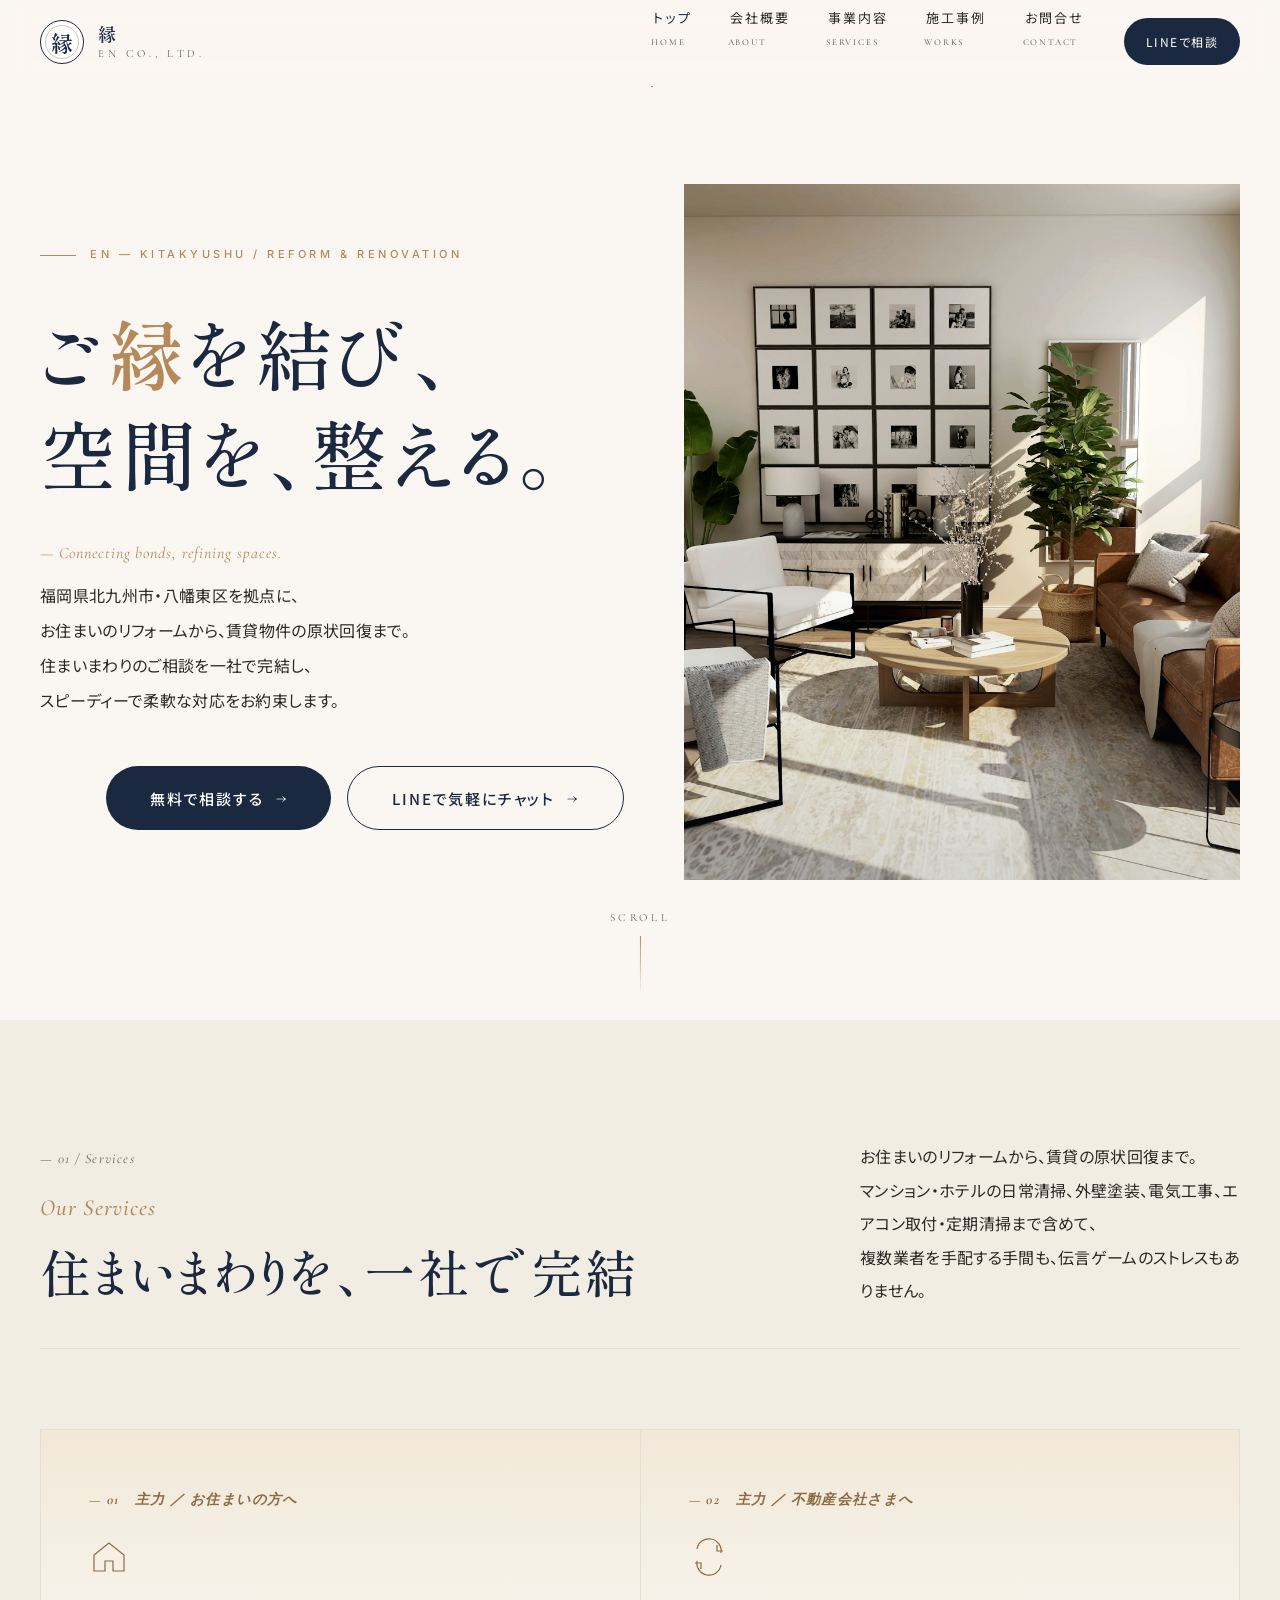
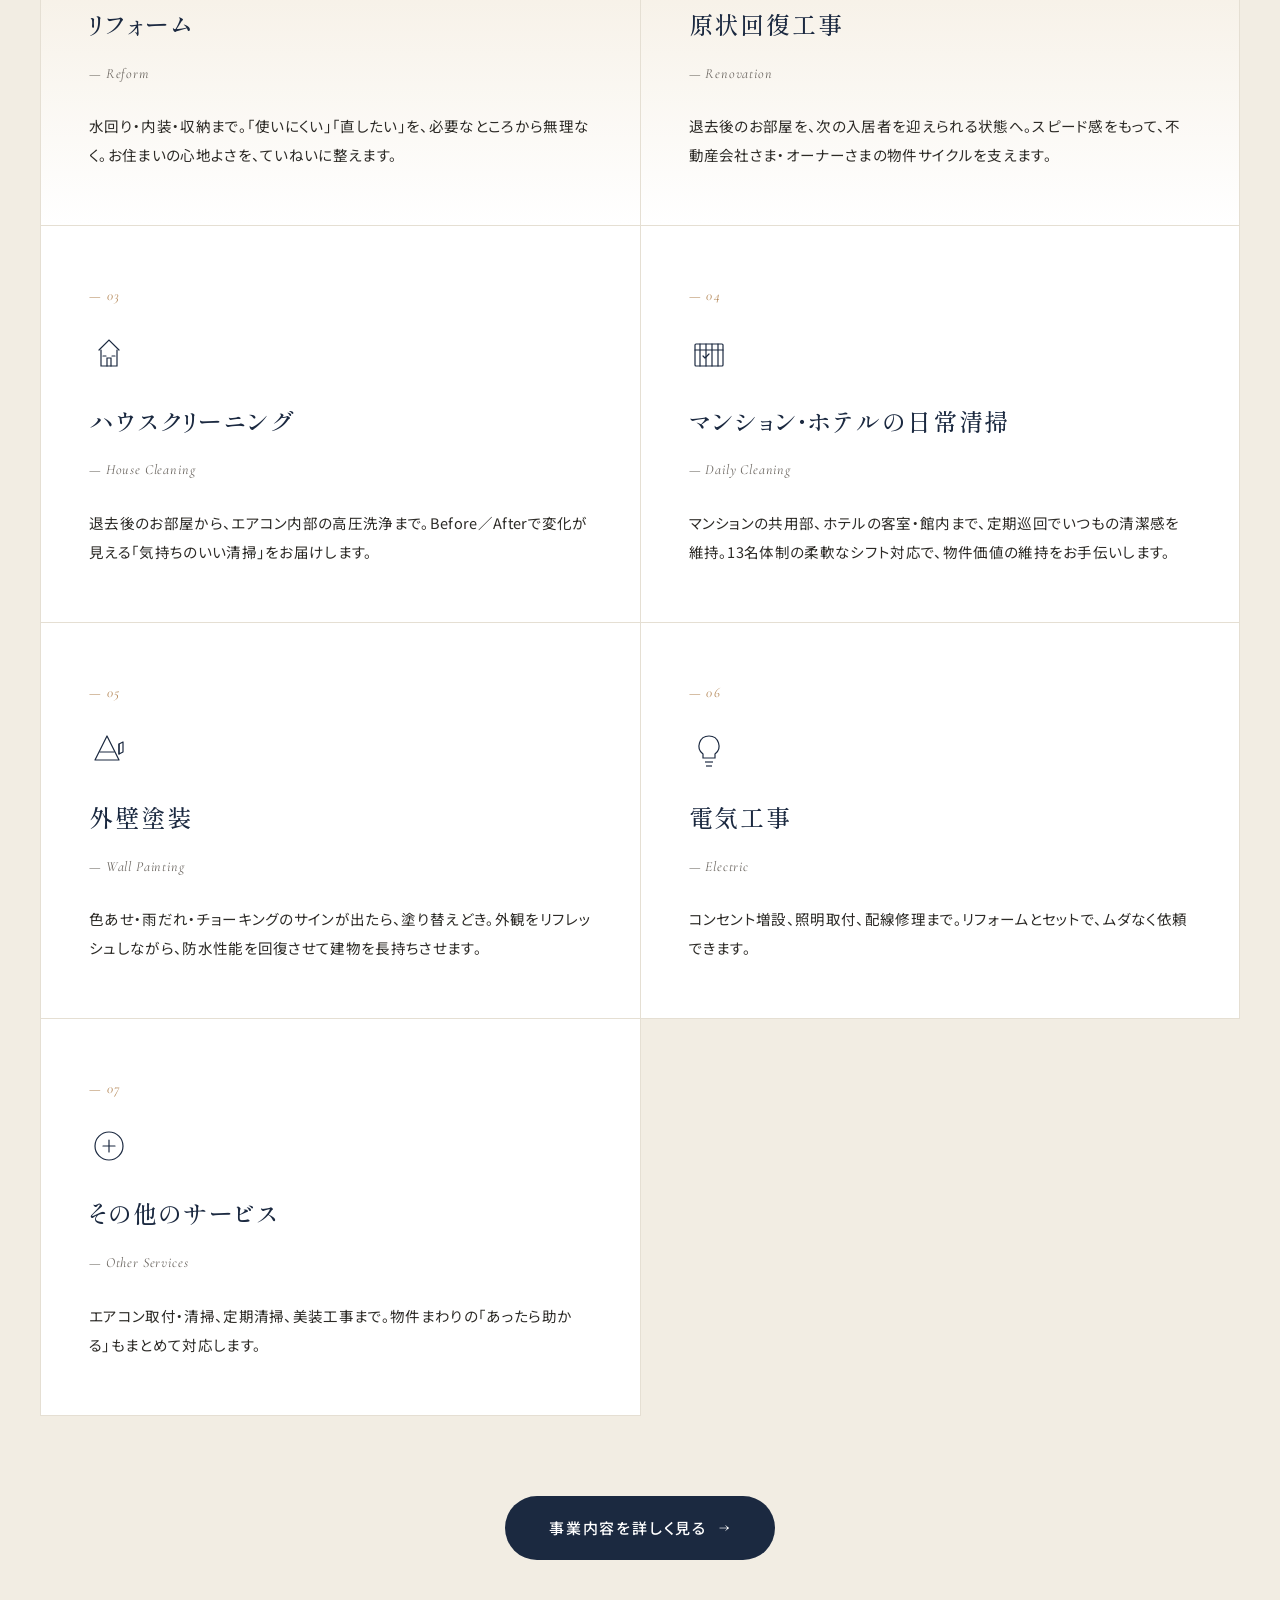
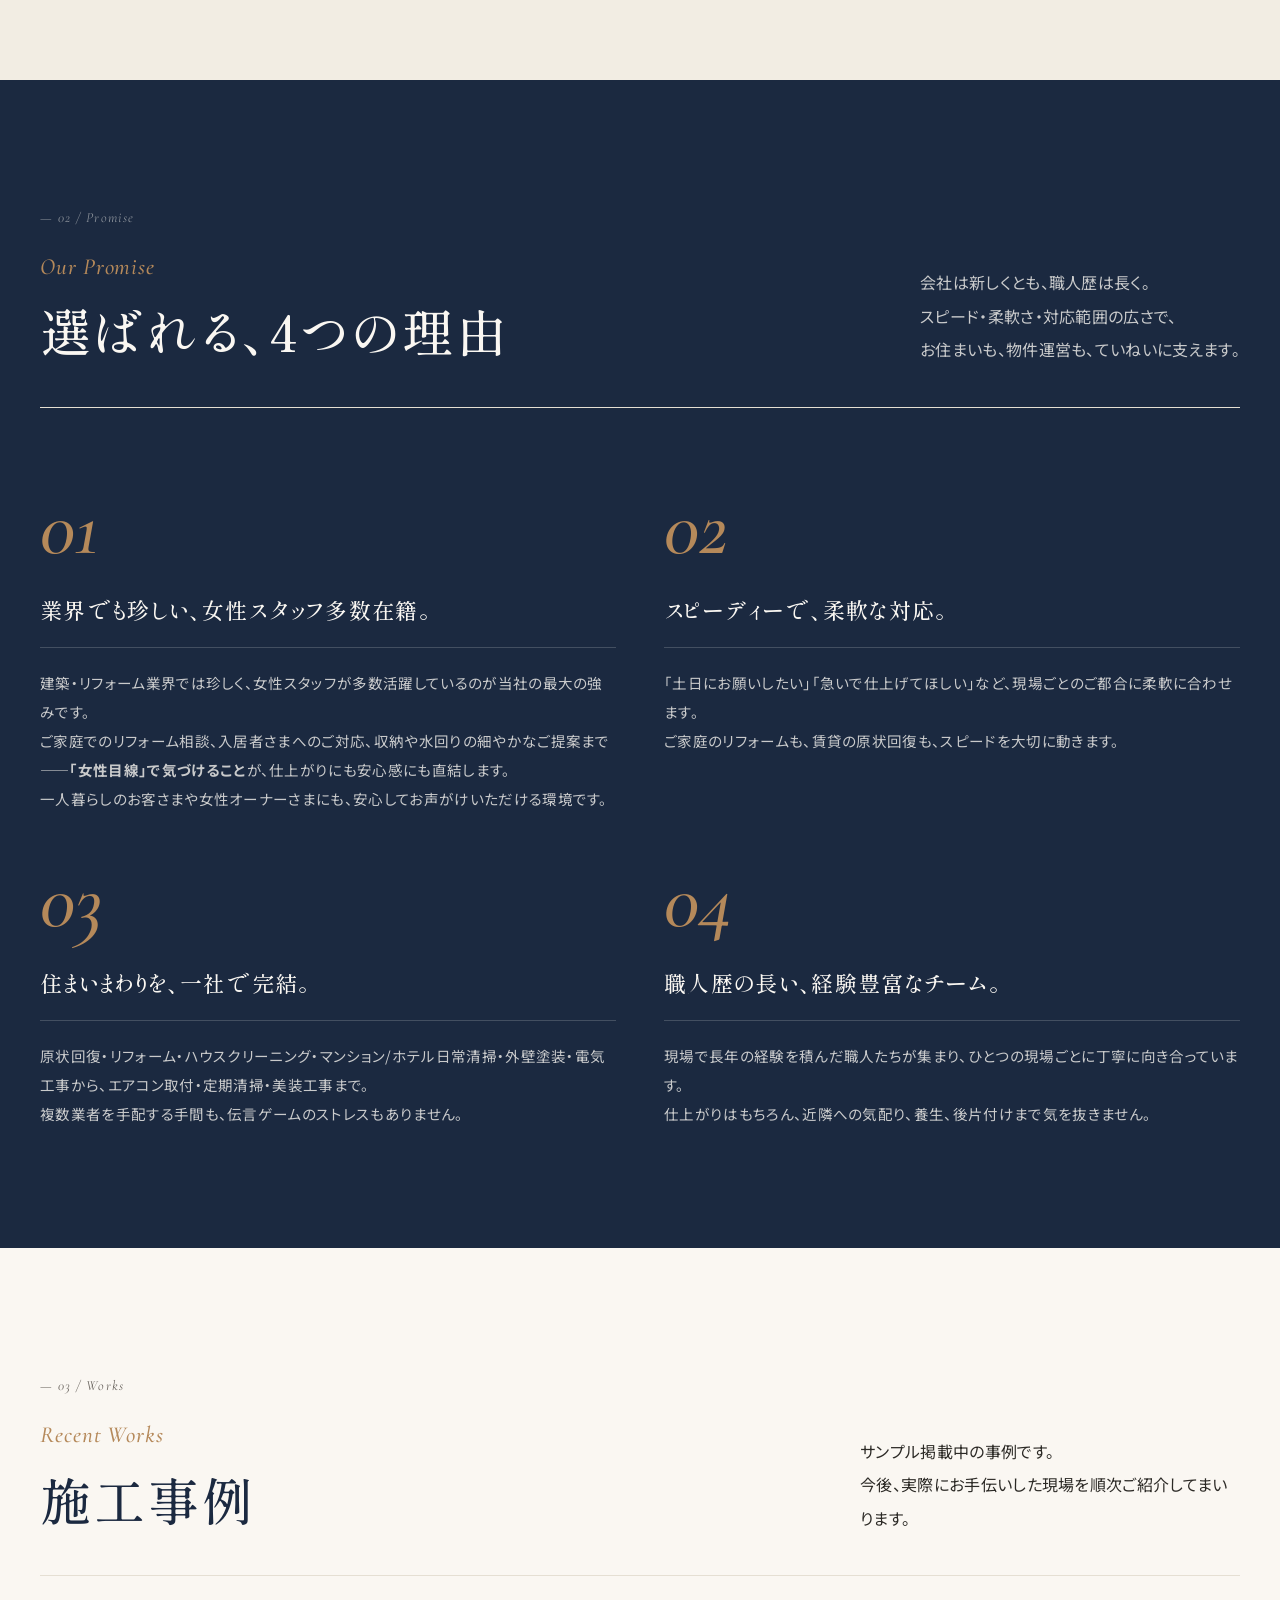
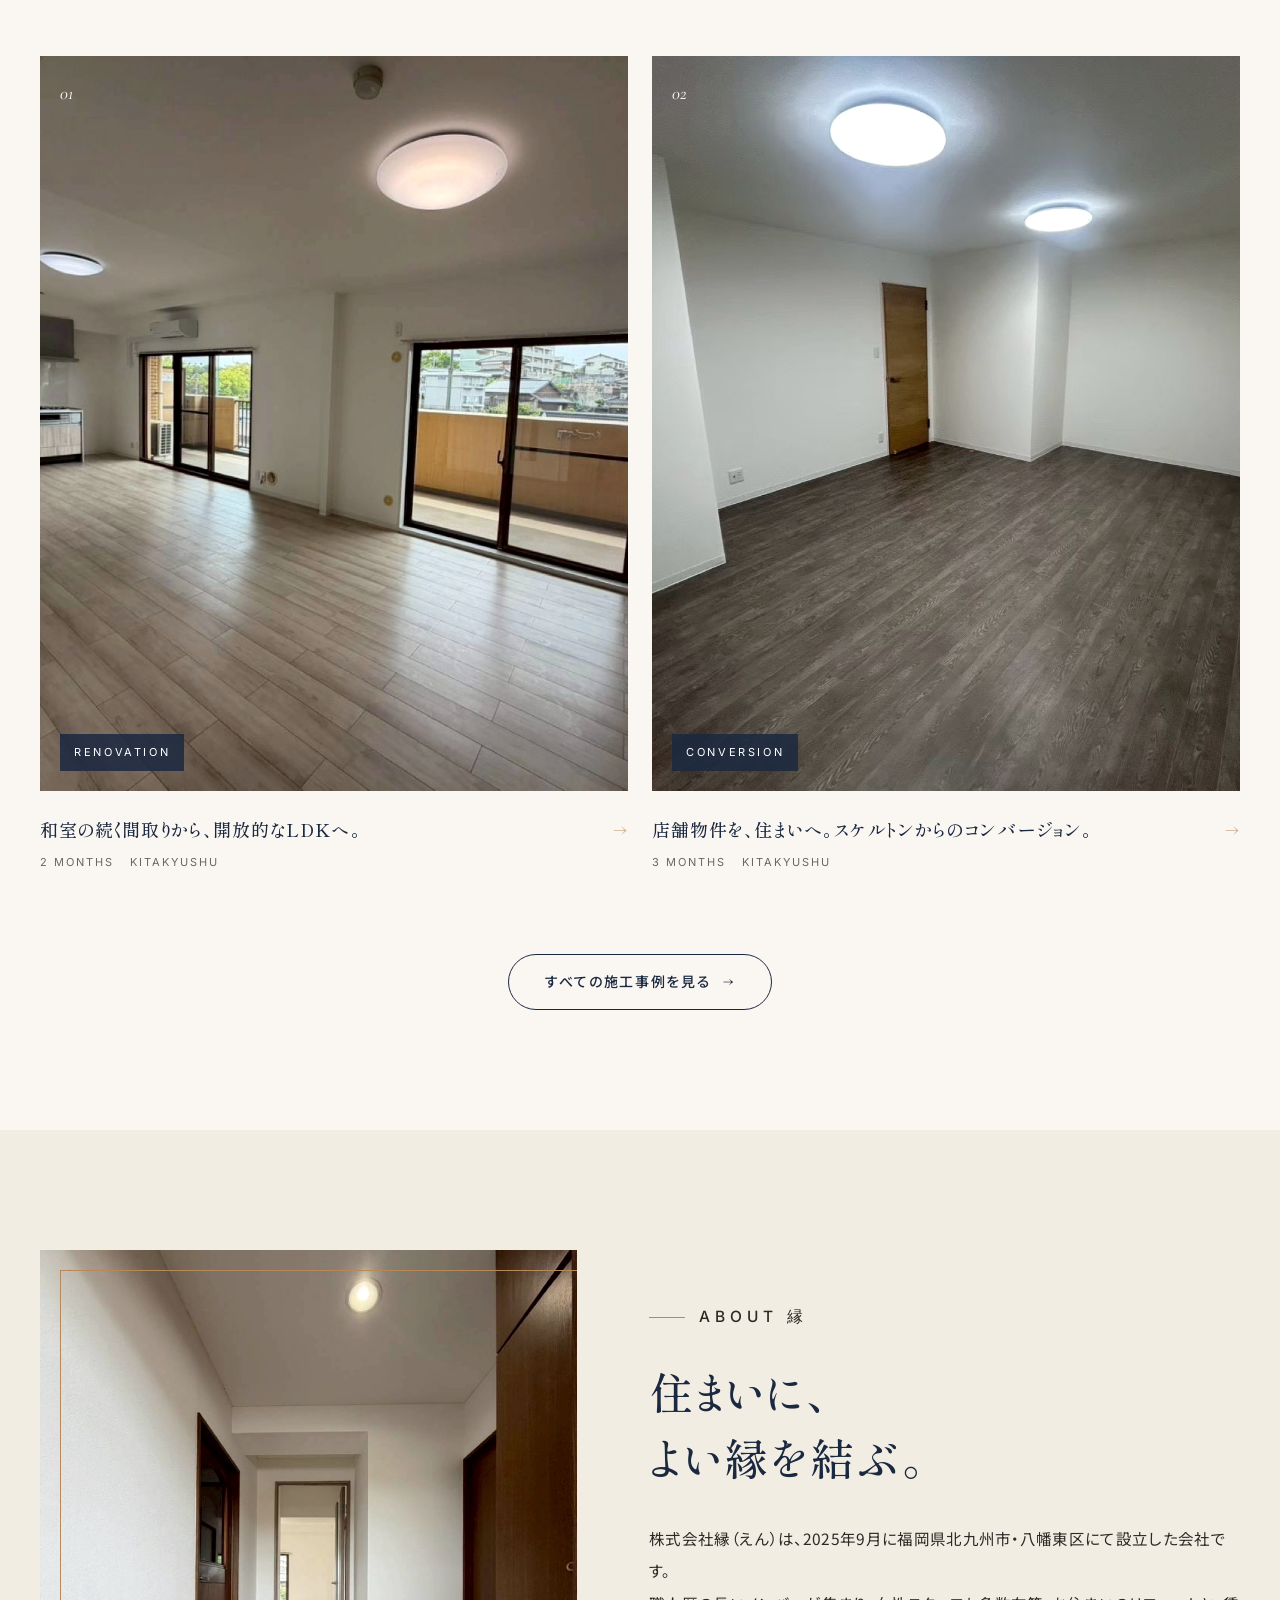
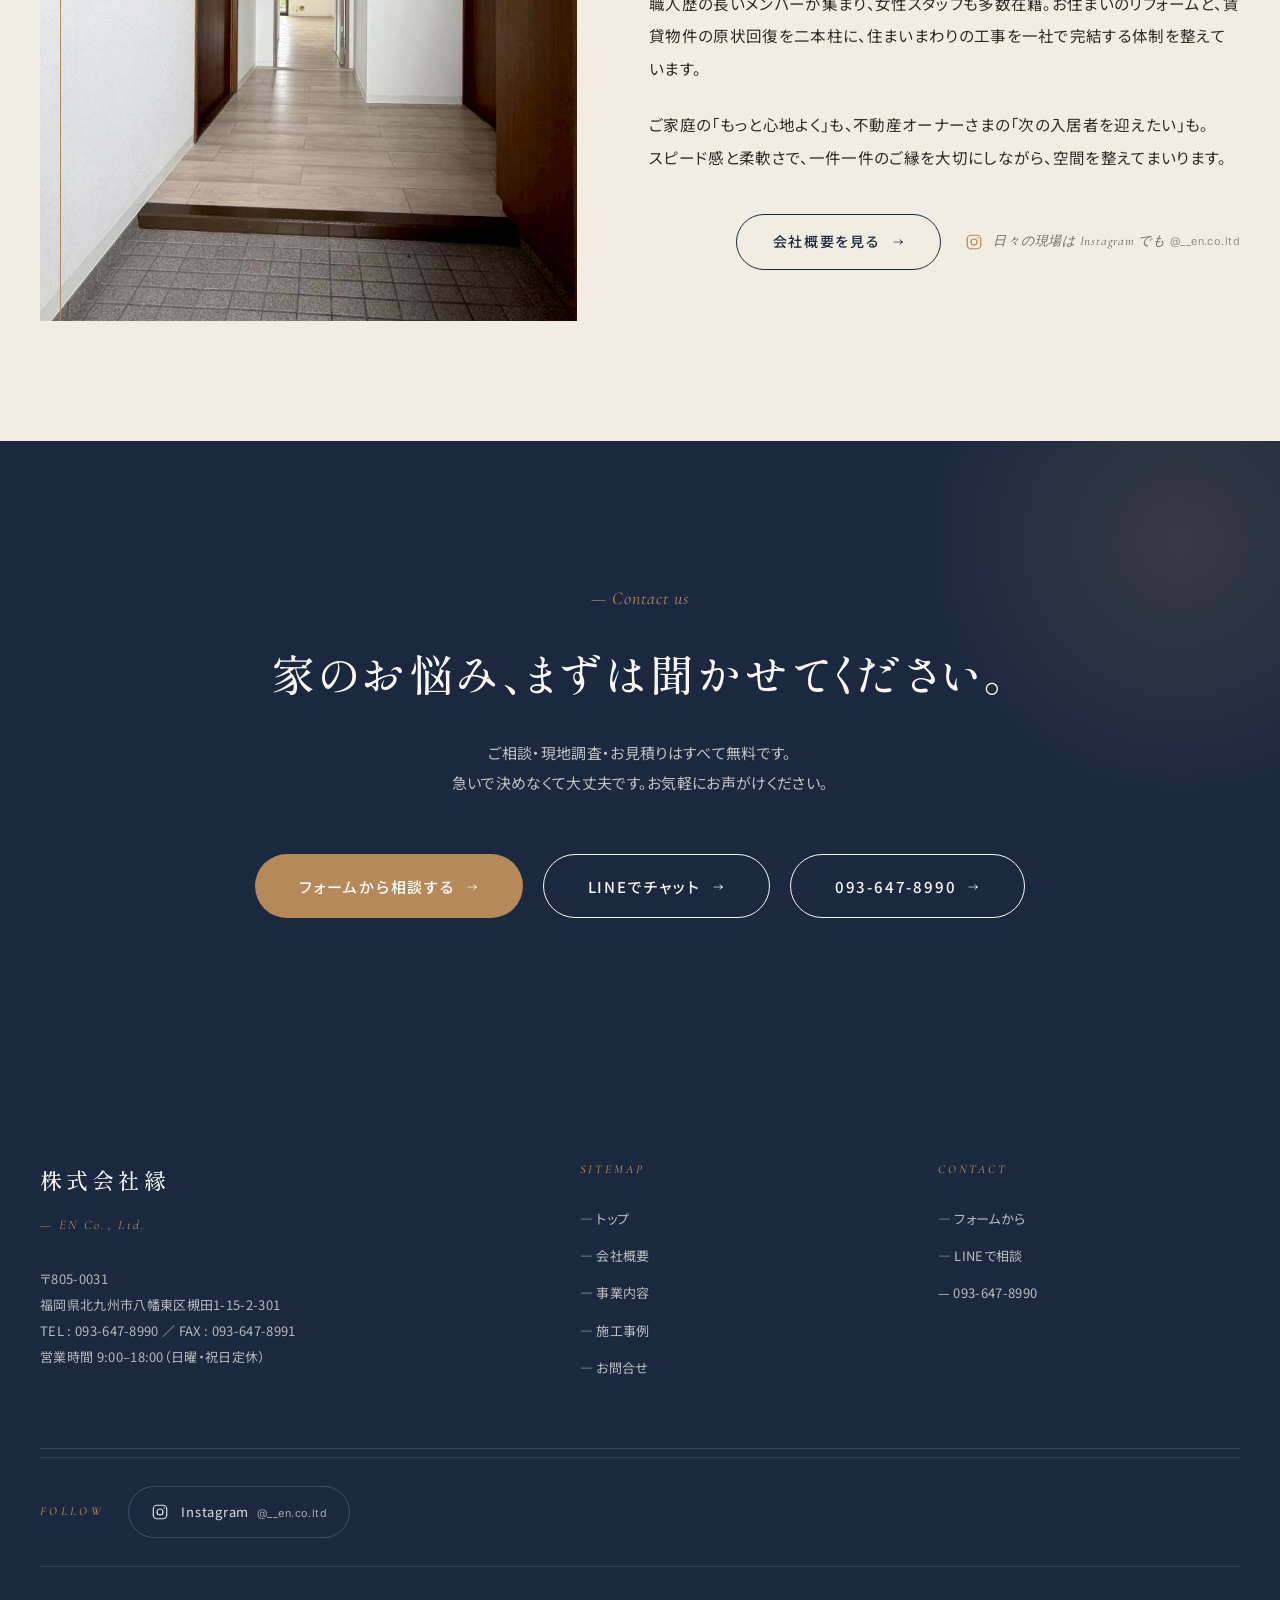
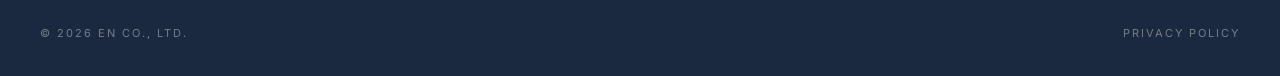
==== commit 359932f6: "Reshuffle services + add CEO photo + temp free-stock hero Per client direction (2026-06-26): - Drop " ====
--- a/index.html
+++ b/index.html
@@ -3,8 +3,8 @@
 <head>
 <meta charset="UTF-8">
 <meta name="viewport" content="width=device-width, initial-scale=1">
-<title>株式会社縁（えん）｜ 北九州のリフォーム・原状回復・ハウスクリーニング・外壁洗浄</title>
-<meta name="description" content="ご縁を結び、空間を整える。福岡県北九州市八幡東区の株式会社縁（えん）です。お住まいのリフォーム、賃貸の原状回復、ハウスクリーニング、外壁洗浄、電気工事まで、住まいまわりを一社で完結。スピーディーで柔軟な対応をお約束します。">
+<title>株式会社縁（えん）｜ 北九州のリフォーム・原状回復・ハウスクリーニング・外壁塗装</title>
+<meta name="description" content="ご縁を結び、空間を整える。福岡県北九州市八幡東区の株式会社縁（えん）です。お住まいのリフォーム、賃貸の原状回復、ハウスクリーニング、マンション・ホテルの日常清掃、外壁塗装、電気工事まで、住まいまわりを一社で完結。スピーディーで柔軟な対応をお約束します。">
 <link rel="preconnect" href="https://fonts.googleapis.com">
 <link rel="preconnect" href="https://fonts.gstatic.com" crossorigin>
 <link href="https://fonts.googleapis.com/css2?family=Cormorant+Garamond:ital,wght@0,500;1,500;1,600&family=Inter:wght@400;500;600&family=Noto+Sans+JP:wght@300;400;500;700&family=Shippori+Mincho+B1:wght@400;500;600;700&display=swap" rel="stylesheet">
@@ -30,7 +30,7 @@
         <li><a href="works.html">施工事例<small>WORKS</small></a></li>
         <li><a href="contact.html">お問合せ<small>CONTACT</small></a></li>
       </ul>
-      <a href="#" class="gnav__cta">LINEで相談</a>
+      <a href="https://line.me/ti/p/b95CALSYRF" class="gnav__cta" target="_blank" rel="noopener">LINEで相談</a>
       <button class="menu-toggle" aria-label="メニュー">
         <span></span><span></span><span></span>
       </button>
@@ -57,7 +57,7 @@
         </p>
         <div class="hero__ctas">
           <a href="contact.html" class="btn btn--ink btn--lg">無料で相談する</a>
-          <a href="#" class="btn btn--ghost btn--lg">LINEで気軽にチャット</a>
+          <a href="https://line.me/ti/p/b95CALSYRF" class="btn btn--ghost btn--lg" target="_blank" rel="noopener">LINEで気軽にチャット</a>
         </div>
       </div>
       <div class="hero__visual" data-reveal></div>
@@ -79,7 +79,7 @@
       </div>
       <p class="section__lede">
         お住まいのリフォームから、賃貸の原状回復まで。<br>
-        外壁洗浄・電気・エアコン取付・定期清掃まで含めて、<br>
+        マンション・ホテルの日常清掃、外壁塗装、電気工事、エアコン取付・定期清掃まで含めて、<br>
         複数業者を手配する手間も、伝言ゲームのストレスもありません。
       </p>
     </header>
@@ -121,6 +121,18 @@
       <div class="svc-cell">
         <div class="svc-cell__num">— 04</div>
         <svg class="svc-cell__icon" viewBox="0 0 40 40" fill="none" stroke="currentColor" stroke-width="1.2" stroke-linecap="round" stroke-linejoin="round">
+          <rect x="6" y="10" width="28" height="22" rx="1"/>
+          <path d="M6 16 H34"/>
+          <path d="M11 10 V32 M17 10 V32 M23 10 V32 M29 10 V32"/>
+          <path d="M14 22 L16 24 L20 20"/>
+        </svg>
+        <h3 class="svc-cell__title">マンション・ホテルの日常清掃</h3>
+        <p class="svc-cell__title-en">— Daily Cleaning</p>
+        <p class="svc-cell__desc">マンションの共用部、ホテルの客室・館内まで、定期巡回でいつもの清潔感を維持。13名体制の柔軟なシフト対応で、物件価値の維持をお手伝いします。</p>
+      </div>
+      <div class="svc-cell">
+        <div class="svc-cell__num">— 05</div>
+        <svg class="svc-cell__icon" viewBox="0 0 40 40" fill="none" stroke="currentColor" stroke-width="1.2" stroke-linecap="round" stroke-linejoin="round">
           <path d="M6 30 L18 6 L30 30 Z"/>
           <path d="M11 22 H25"/>
           <path d="M30 14 L34 12 L34 22 L30 24 Z"/>
@@ -129,17 +141,6 @@
         <h3 class="svc-cell__title">外壁塗装</h3>
         <p class="svc-cell__title-en">— Wall Painting</p>
         <p class="svc-cell__desc">色あせ・雨だれ・チョーキングのサインが出たら、塗り替えどき。外観をリフレッシュしながら、防水性能を回復させて建物を長持ちさせます。</p>
-      </div>
-      <div class="svc-cell">
-        <div class="svc-cell__num">— 05</div>
-        <svg class="svc-cell__icon" viewBox="0 0 40 40" fill="none" stroke="currentColor" stroke-width="1.2" stroke-linecap="round" stroke-linejoin="round">
-          <path d="M22 6 L34 6 L34 12 L28 12 L26 18"/>
-          <path d="M24 18 L28 18 L26 28 L22 28 Z"/>
-          <path d="M10 26 L14 32 M8 30 L12 36 M6 34 L8 36"/>
-        </svg>
-        <h3 class="svc-cell__title">外壁洗浄</h3>
-        <p class="svc-cell__title-en">— Wall Cleaning</p>
-        <p class="svc-cell__desc">高圧洗浄でコケ・カビ・排ガス汚れを一気にリフレッシュ。塗り替え前の"洗う"という選択肢で、短期間・低コストの外観若返り。</p>
       </div>
       <div class="svc-cell">
         <div class="svc-cell__num">— 06</div>
@@ -211,7 +212,7 @@
         <div class="reason__num">03</div>
         <h3 class="reason__title">住まいまわりを、一社で完結。</h3>
         <p class="reason__desc">
-          原状回復・リフォーム・外壁洗浄・電気工事から、エアコン取付・定期清掃・美装工事まで。<br>
+          原状回復・リフォーム・ハウスクリーニング・マンション/ホテル日常清掃・外壁塗装・電気工事から、エアコン取付・定期清掃・美装工事まで。<br>
           複数業者を手配する手間も、伝言ゲームのストレスもありません。
         </p>
       </div>
@@ -314,7 +315,7 @@
       <p class="cta__sub">ご相談・現地調査・お見積りはすべて無料です。<br>急いで決めなくて大丈夫です。お気軽にお声がけください。</p>
       <div class="cta__btns">
         <a href="contact.html" class="btn btn--accent btn--lg">フォームから相談する</a>
-        <a href="#" class="btn btn--ghost btn--lg">LINEでチャット</a>
+        <a href="https://line.me/ti/p/b95CALSYRF" class="btn btn--ghost btn--lg" target="_blank" rel="noopener">LINEでチャット</a>
         <a href="tel:0936478990" class="btn btn--ghost btn--lg">093-647-8990</a>
       </div>
     </div>
@@ -349,7 +350,7 @@
         <p class="footer__nav-title">Contact</p>
         <ul class="footer__nav-list">
           <li><a href="contact.html">— フォームから</a></li>
-          <li><a href="#">— LINEで相談</a></li>
+          <li><a href="https://line.me/ti/p/b95CALSYRF" target="_blank" rel="noopener">— LINEで相談</a></li>
           <li><a href="tel:0936478990">— 093-647-8990</a></li>
         </ul>
       </div>
@@ -383,7 +384,7 @@
     </svg>
     <span>無料相談</span>
   </a>
-  <a href="#" class="sticky-cta__btn sticky-cta__btn--line" aria-label="LINEで相談" target="_blank" rel="noopener">
+  <a href="https://line.me/ti/p/b95CALSYRF" class="sticky-cta__btn sticky-cta__btn--line" aria-label="LINEで相談" target="_blank" rel="noopener">
     <svg viewBox="0 0 24 24" fill="currentColor" aria-hidden="true">
       <path d="M19 4H5a3 3 0 0 0-3 3v8a3 3 0 0 0 3 3h3v4l4-4h7a3 3 0 0 0 3-3V7a3 3 0 0 0-3-3zm-9 9.5H8.5v-3H7v3H5.5v-4H7v-.5h1.5v.5H10v4zm3-2c0 .3-.2.5-.5.5h-2v.5h2.5v1H11.5c-.3 0-.5-.2-.5-.5v-2c0-.3.2-.5.5-.5h2v-.5H11v-1h2.5c.3 0 .5.2.5.5v2zm5 0c0 .3-.2.5-.5.5H17l1.5 1.5h-1L16 12v1.5h-1V9.5h1V11l1.5-1.5h1L17 11l1.5.5c.3 0 .5.2.5.5v1z"/>
     </svg>
--- a/assets/css/style.css
+++ b/assets/css/style.css
@@ -314,7 +314,7 @@
   content: "";
   position: absolute;
   inset: 0;
-  background: url('../img/works/case01/after-02-ldk-wide.jpg') center/cover;
+  background: url('../img/hero/hero-en.jpg') center/cover;
   filter: saturate(0.85) contrast(1.05);
 }
 .hero__visual::after {
@@ -938,7 +938,15 @@
   background: var(--bg-alt);
   overflow: hidden;
 }
-.greeting__photo::before {
+.greeting__photo img {
+  width: 100%;
+  height: 100%;
+  object-fit: cover;
+  object-position: center 22%;
+  filter: saturate(0.92) contrast(1.04);
+  display: block;
+}
+.greeting__photo:not(:has(img))::before {
   content: "PHOTO\AComing soon";
   white-space: pre;
   position: absolute;
@@ -1602,6 +1610,56 @@
 .form__check input[type="checkbox"] { width: 18px; height: 18px; accent-color: var(--accent-dk); margin: 0; }
 .form__submit { display: flex; justify-content: center; margin-top: 56px; }
 .form-note { font-family: var(--ff-en); font-style: italic; font-size: 13px; color: var(--text-mute); text-align: center; margin-top: 24px; letter-spacing: 0.04em; }
+.form__hp {
+  position: absolute !important;
+  width: 1px; height: 1px;
+  padding: 0; margin: -1px; overflow: hidden;
+  clip: rect(0, 0, 0, 0);
+  white-space: nowrap; border: 0;
+}
+.form-complete {
+  background: var(--paper);
+  padding: 96px 80px;
+  border: 1px solid var(--line);
+  text-align: center;
+  position: relative;
+}
+.form-complete::after {
+  content: "";
+  position: absolute;
+  inset: 0;
+  border: 1px solid var(--accent);
+  transform: translate(12px, 12px);
+  pointer-events: none;
+}
+.form-complete__eyebrow {
+  font-family: var(--ff-en);
+  font-style: italic;
+  font-size: 13px;
+  letter-spacing: 0.24em;
+  color: var(--accent-dk);
+  margin-bottom: 20px;
+  text-transform: uppercase;
+}
+.form-complete__title {
+  font-family: var(--ff-serif);
+  font-size: clamp(22px, 2.6vw, 30px);
+  font-weight: 500;
+  color: var(--ink);
+  margin-bottom: 24px;
+  letter-spacing: 0.04em;
+}
+.form-complete__desc {
+  font-size: 15px;
+  line-height: 2.1;
+  color: var(--text);
+  letter-spacing: 0.04em;
+}
+.form-complete__desc a { color: var(--accent-dk); border-bottom: 1px solid currentColor; }
+@media (max-width: 720px) {
+  .form-complete { padding: 56px 24px; }
+  .form-complete__desc { font-size: 14px; line-height: 2; }
+}
 
 /* ---------- Sticky mobile CTA ---------- */
 .sticky-cta {
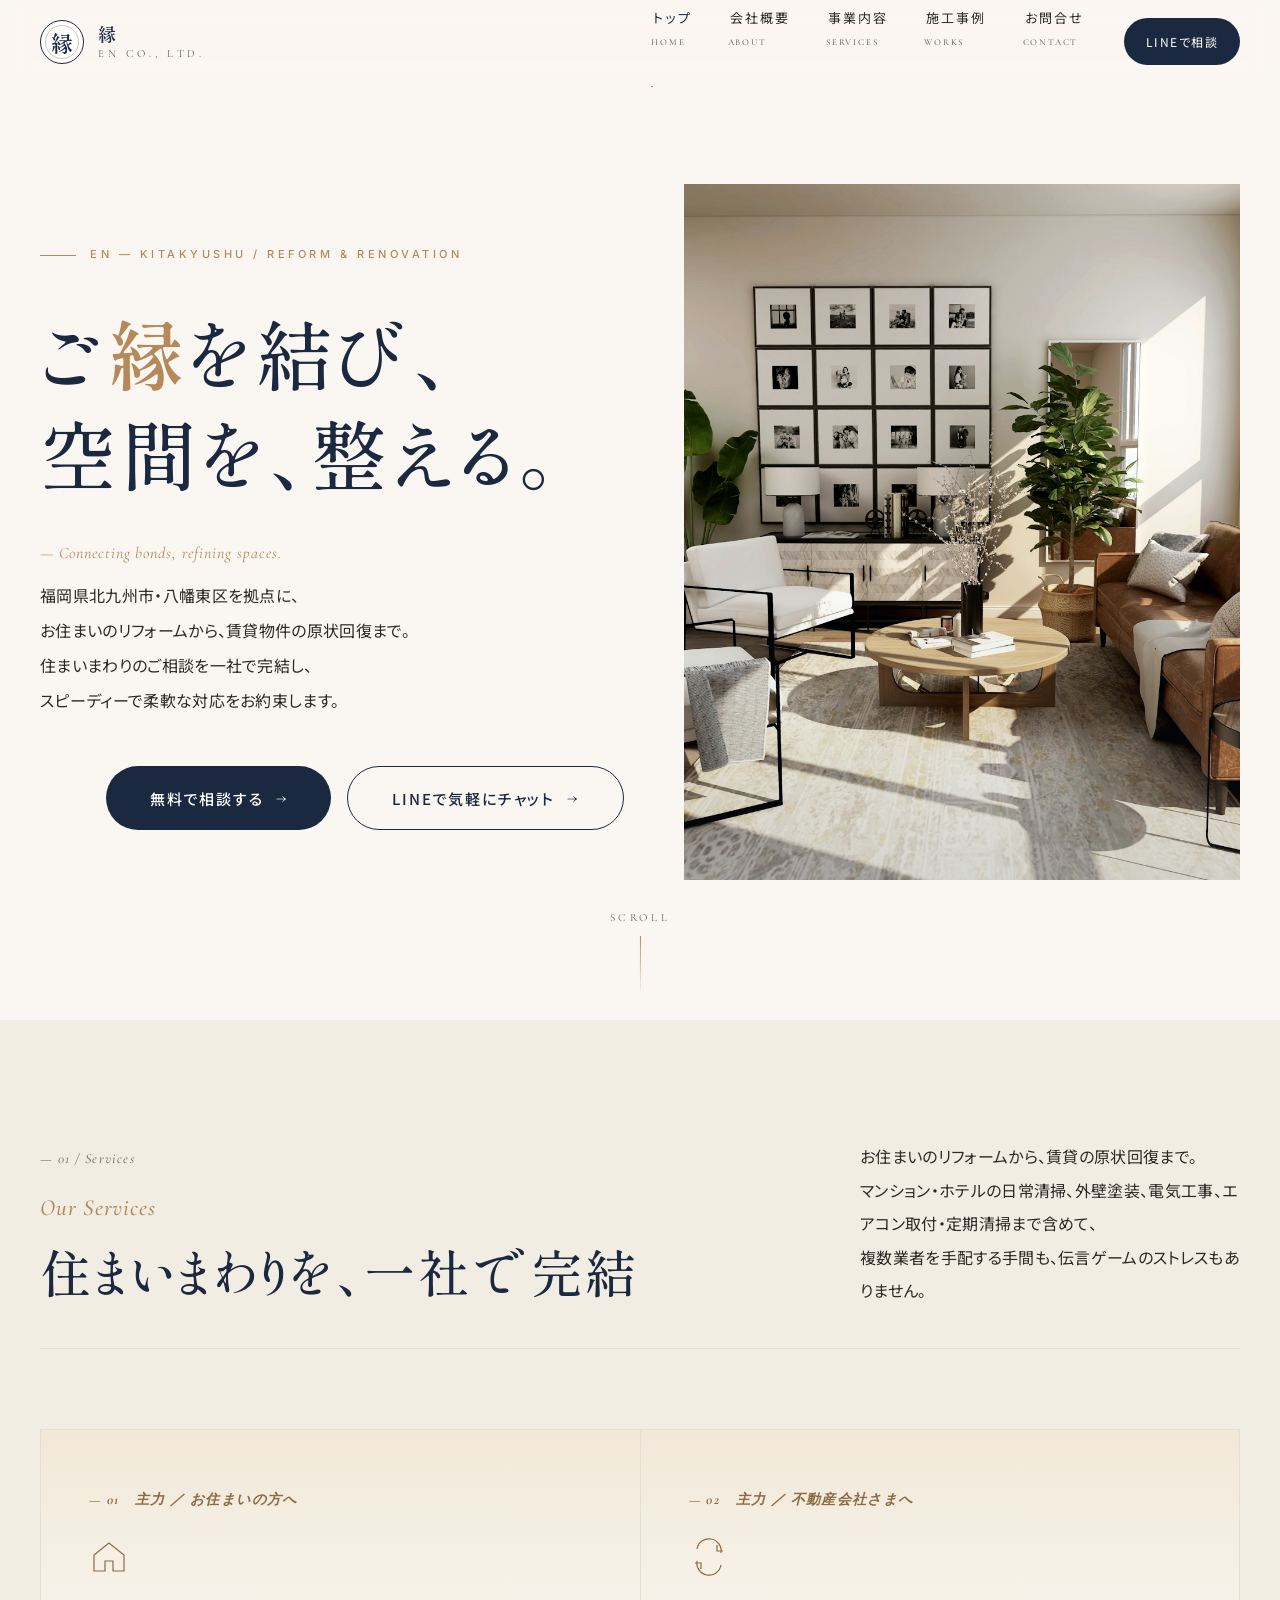
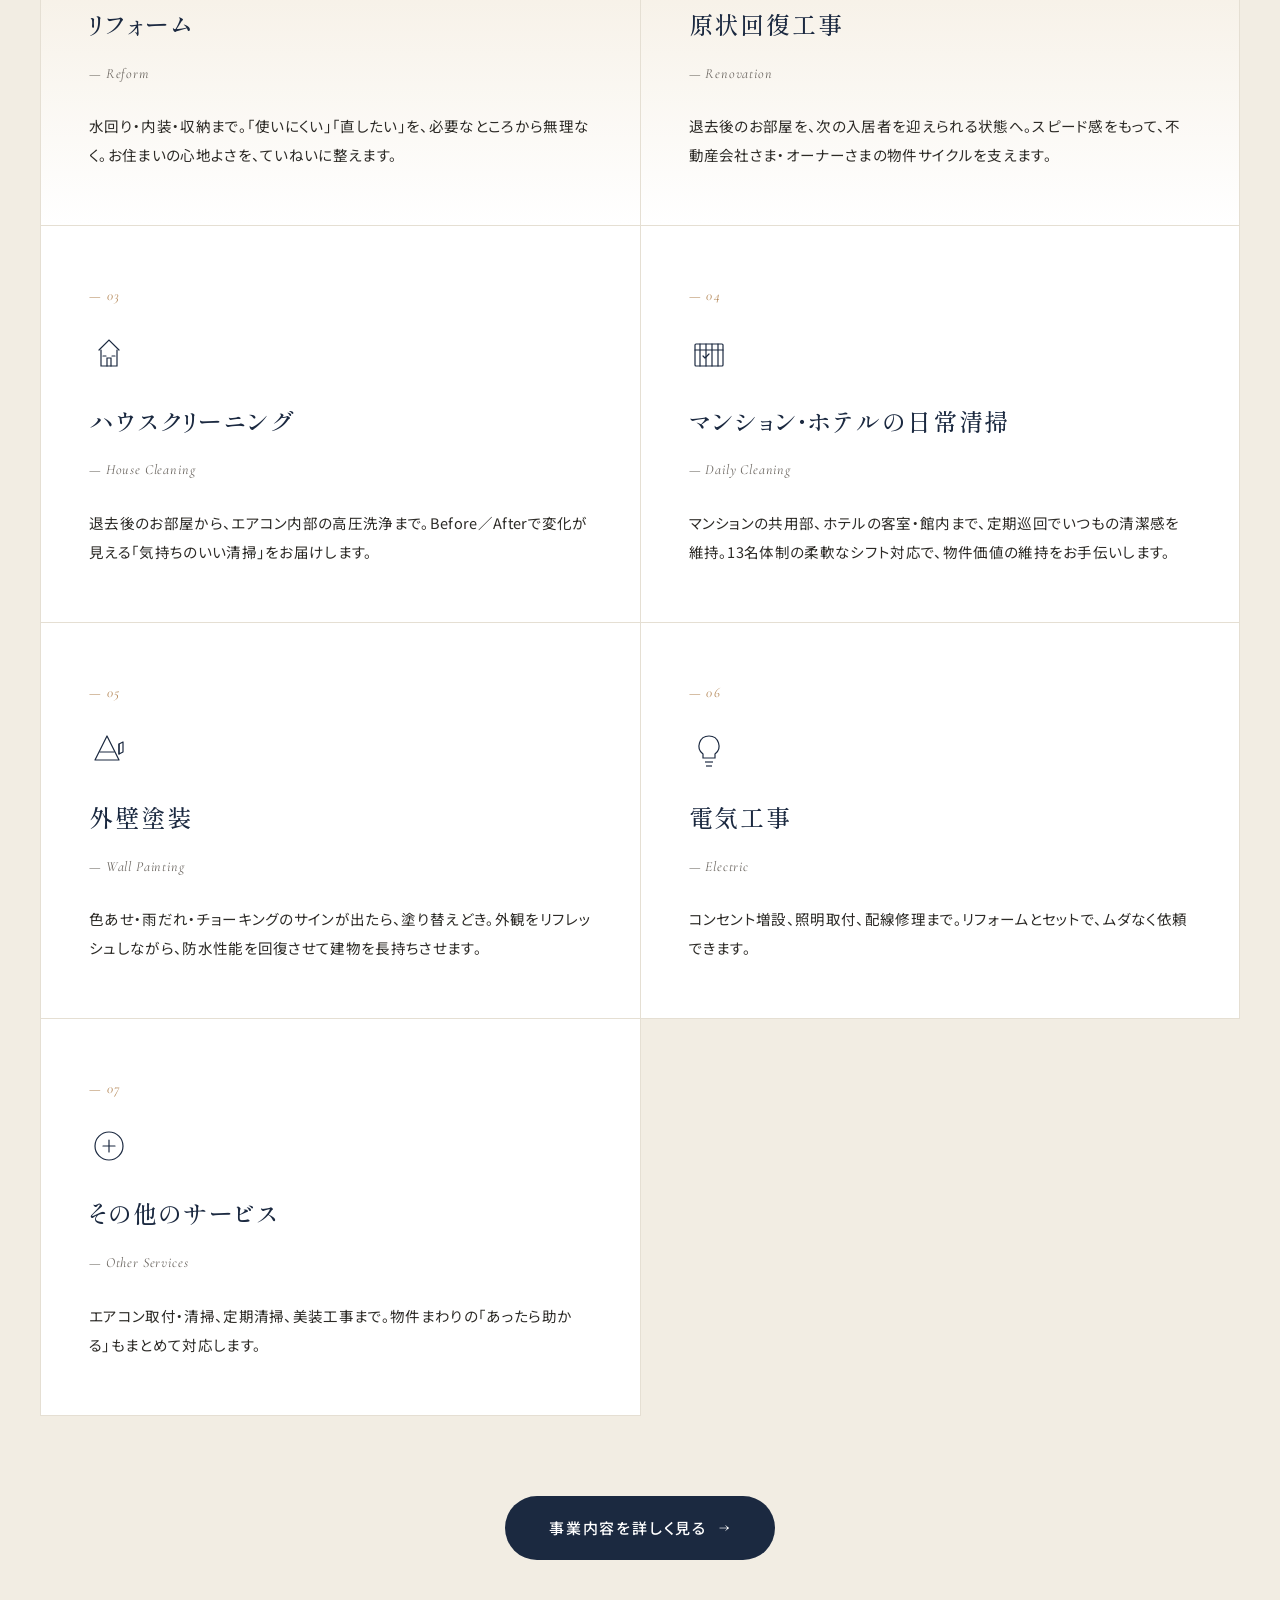
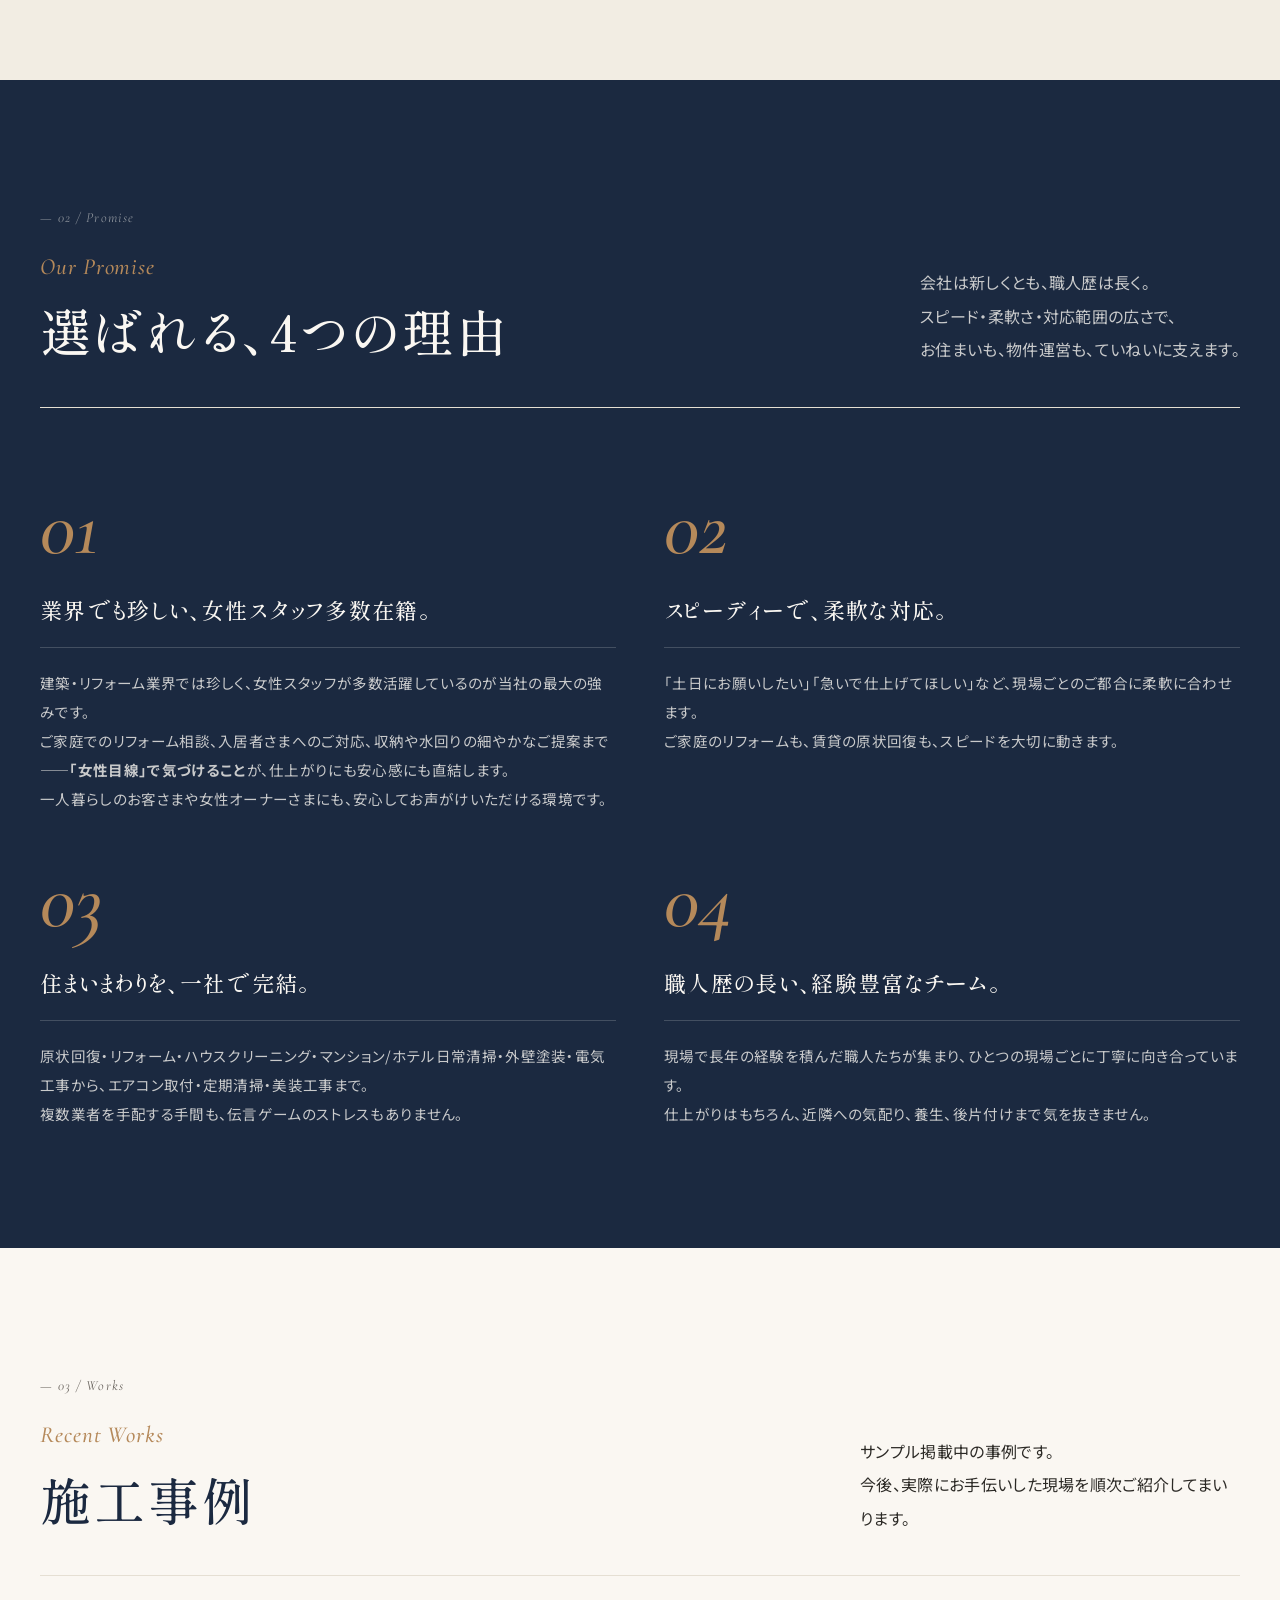
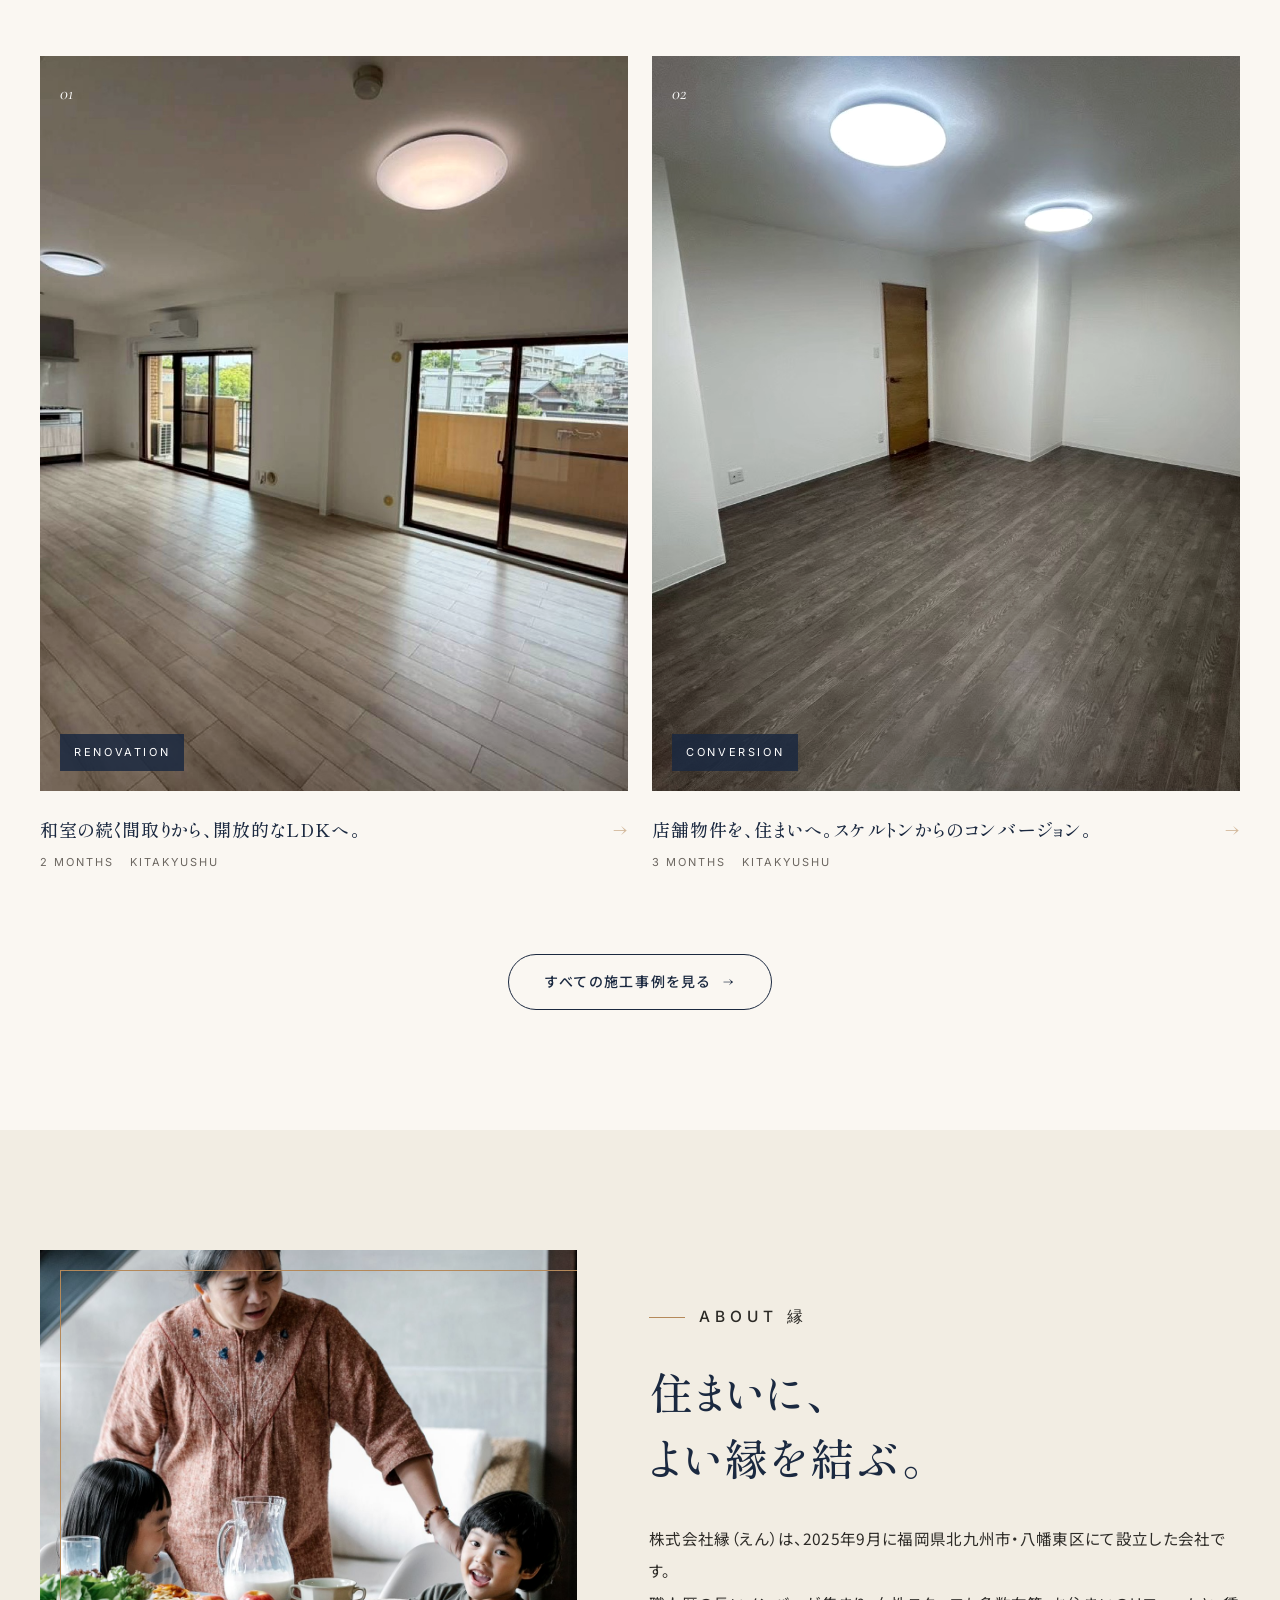
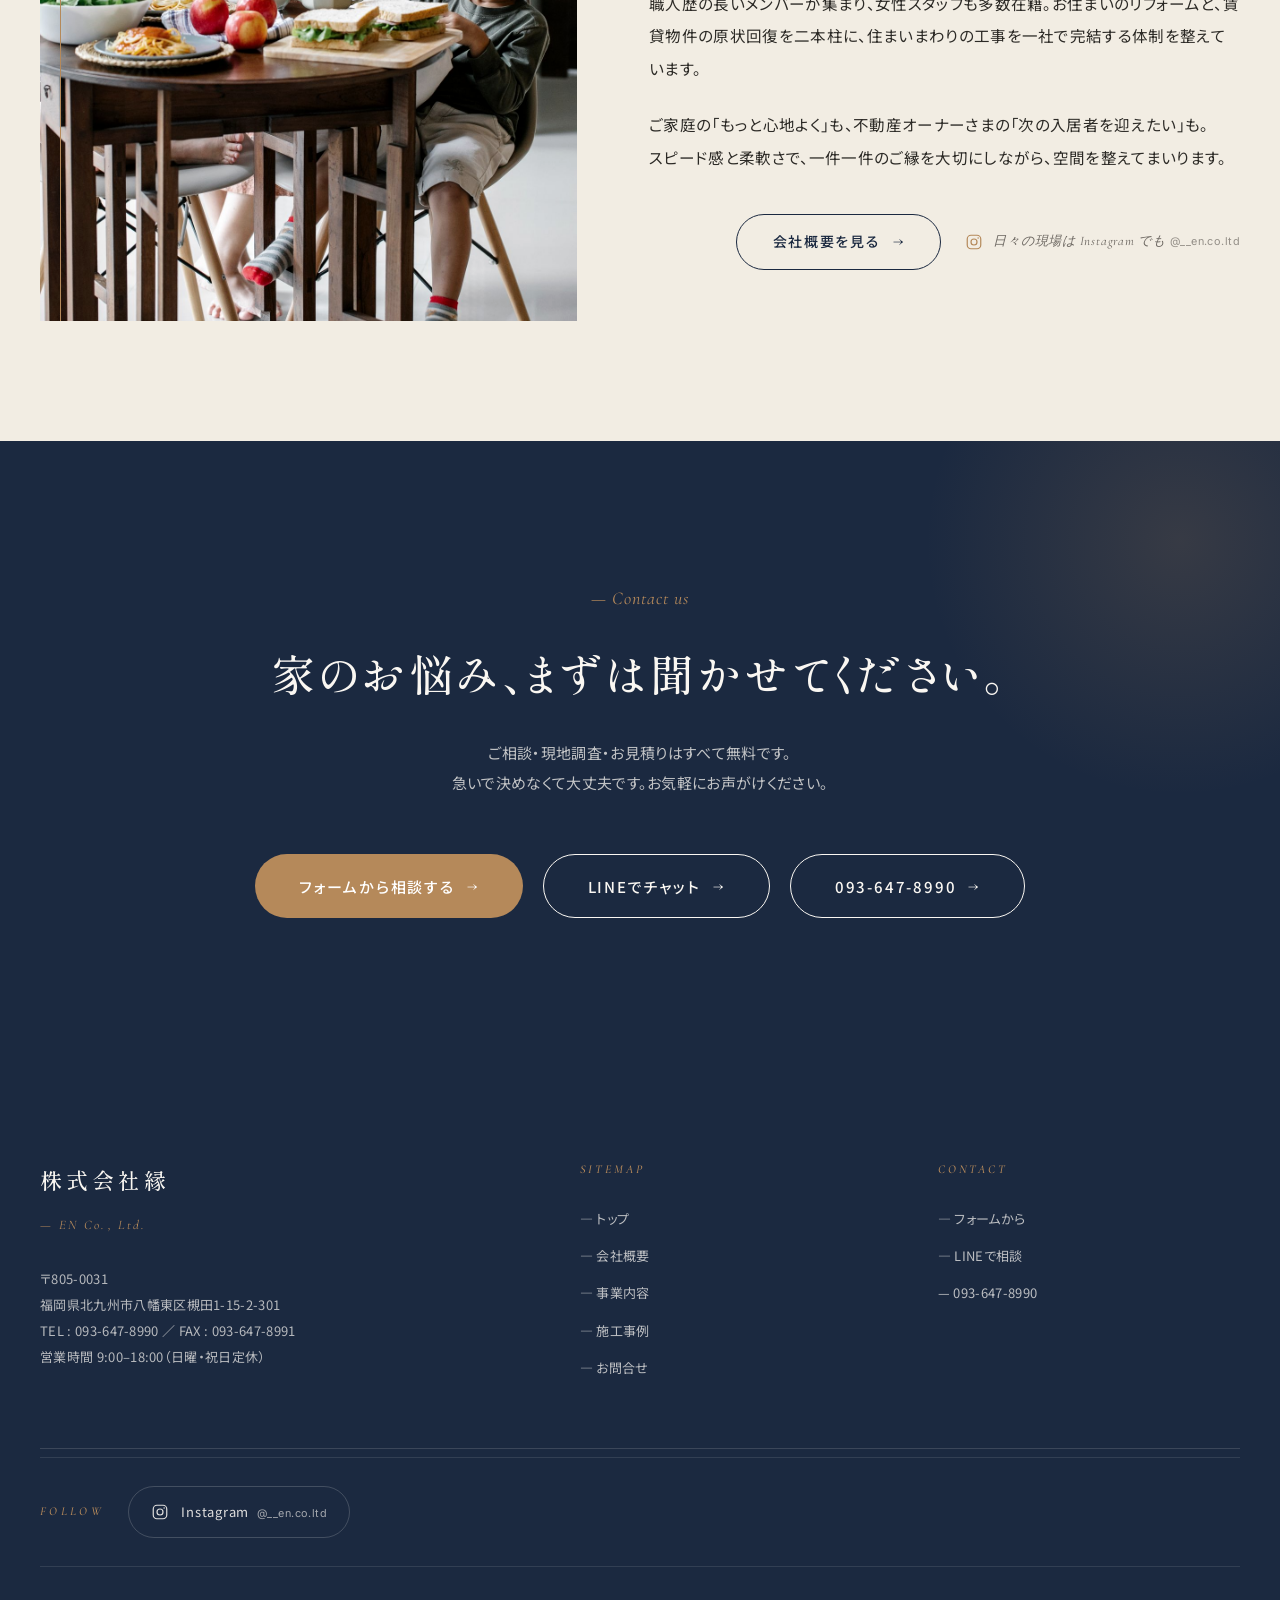
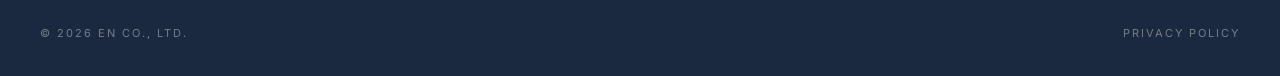
==== commit 8f14e75f: "Top about-preview: swap LDK photo for warm Asian family scene (Pexels)" ====
--- a/index.html
+++ b/index.html
@@ -277,7 +277,7 @@
   <div class="container">
     <div class="about-preview">
       <div class="about-preview__visual" data-reveal>
-        <img src="assets/img/works/case01/after-08-entrance.jpg" alt="リノベーション後、玄関から廊下を望む明るい空間">
+        <img src="assets/img/home/about-family.jpg" alt="ダイニングテーブルで笑顔を交わす家族（イメージ）">
       </div>
       <div class="about-preview__copy" data-reveal>
         <p class="eyebrow"><span class="line"></span>About 縁</p>
